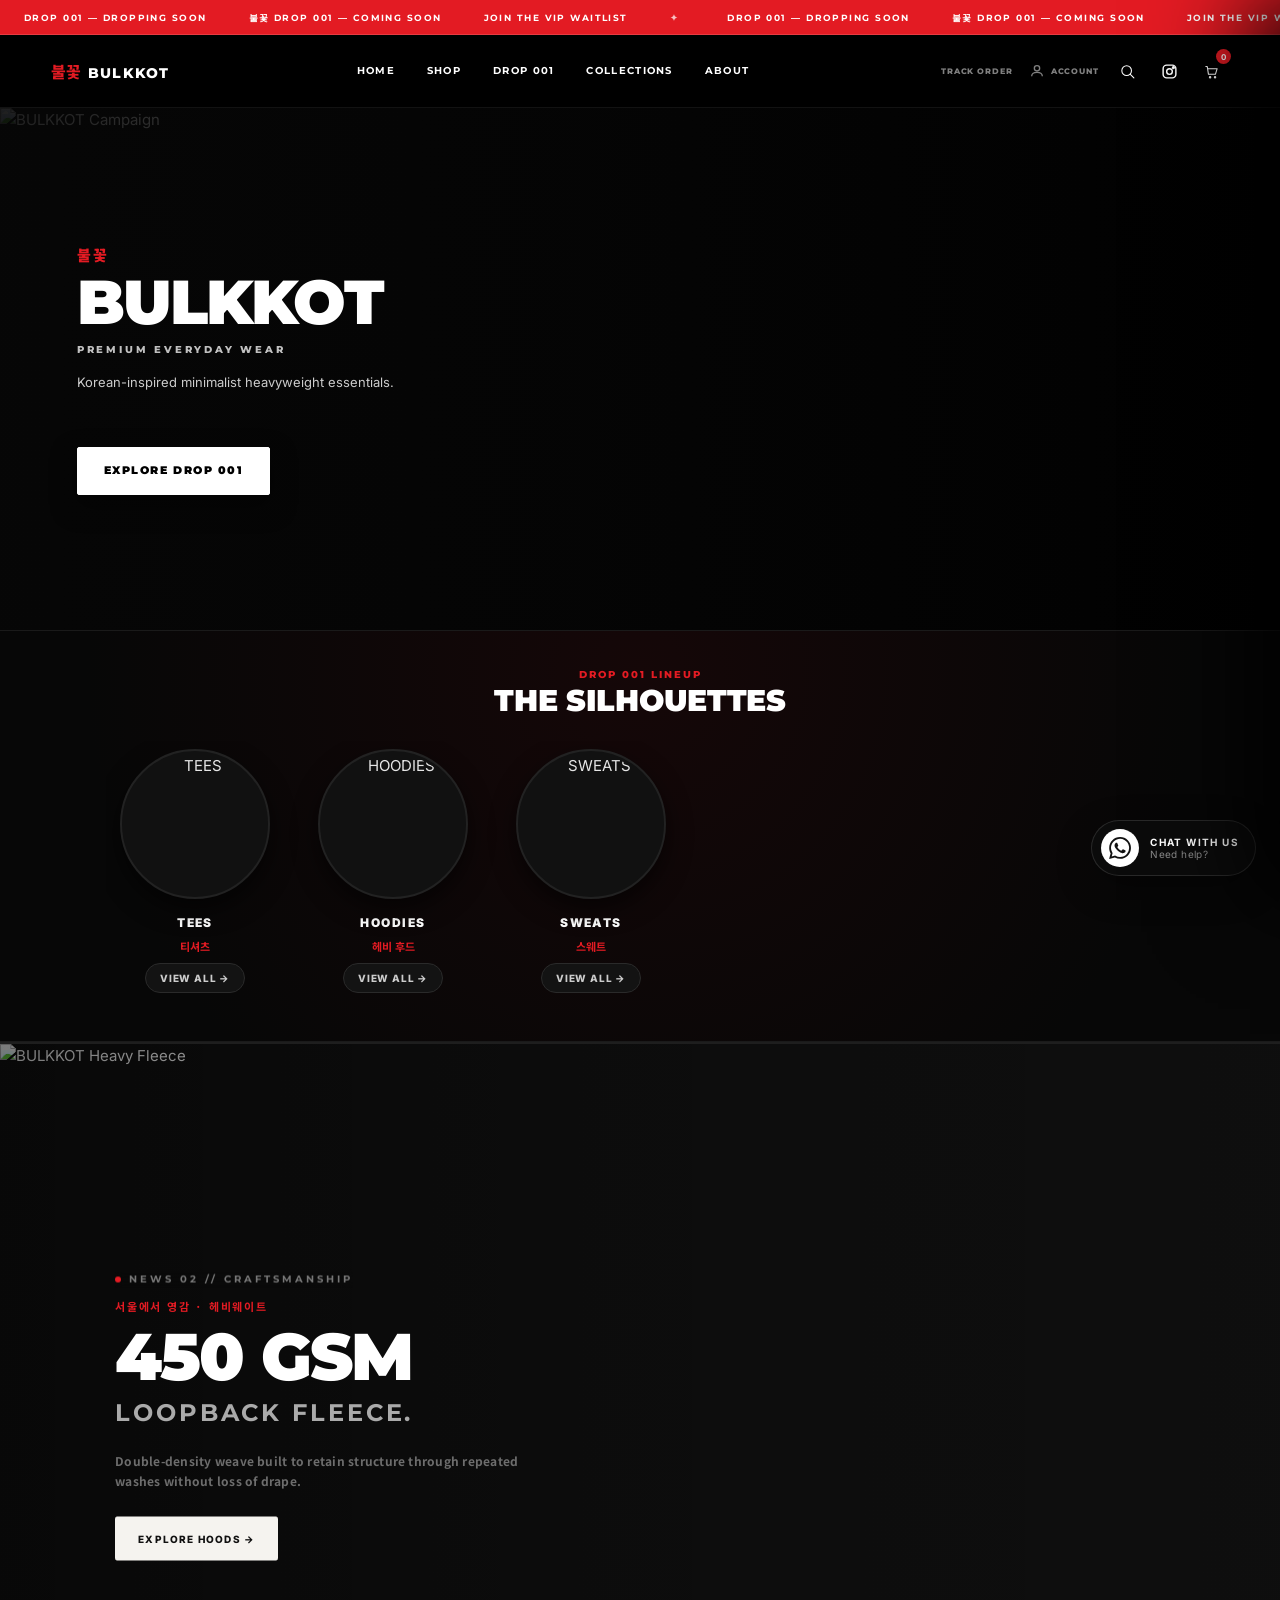
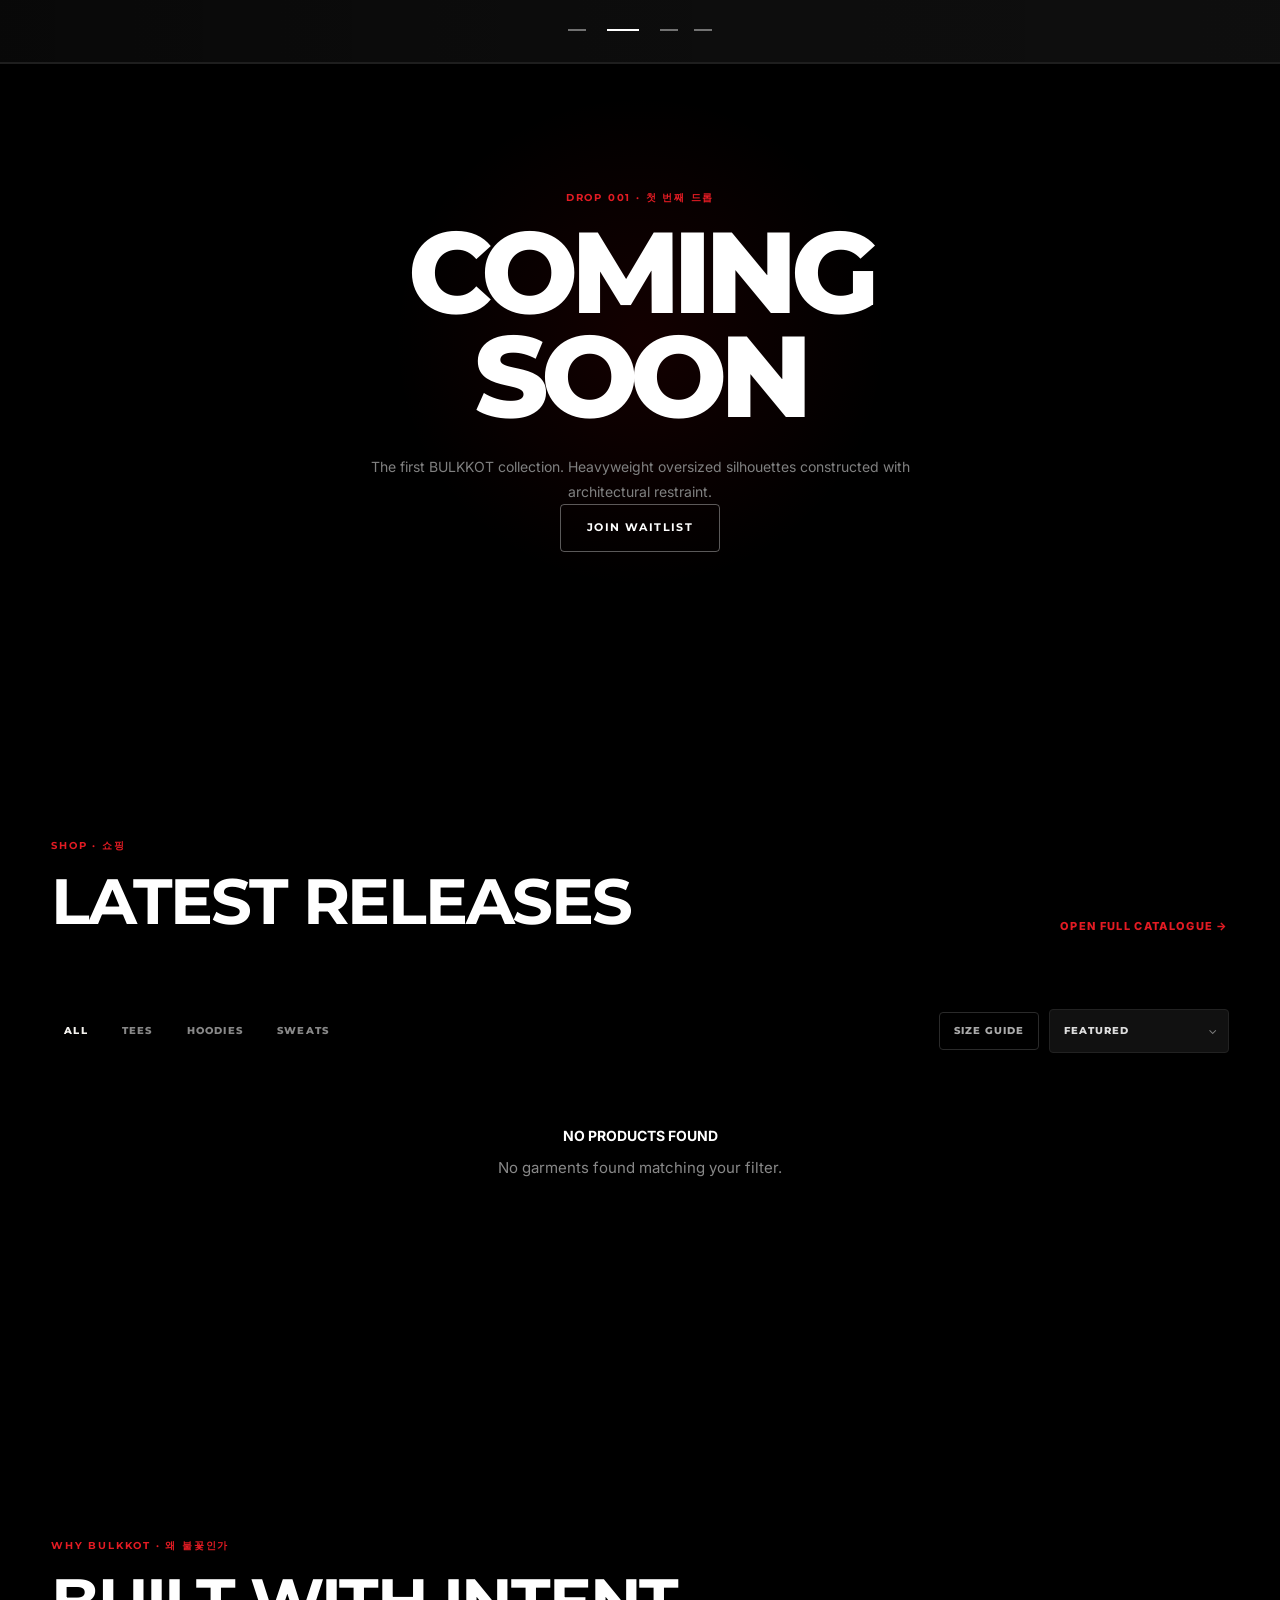
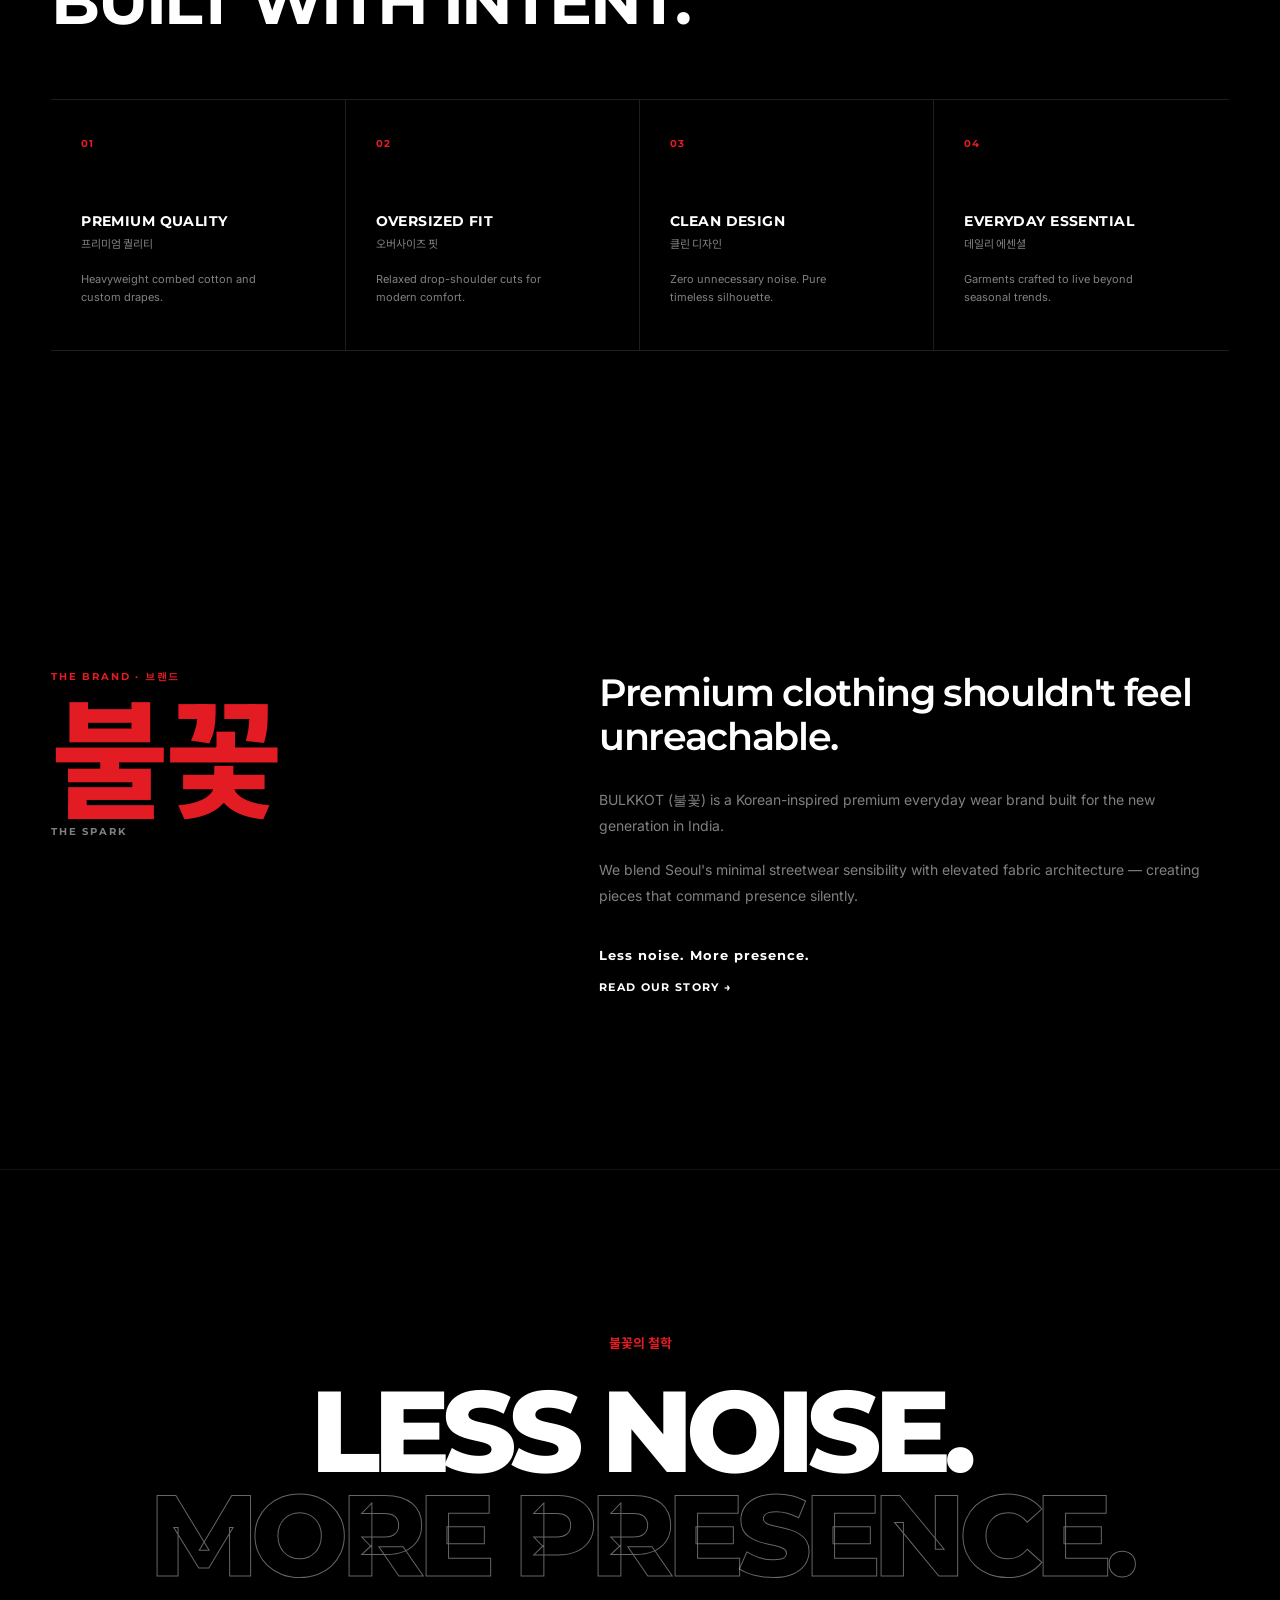
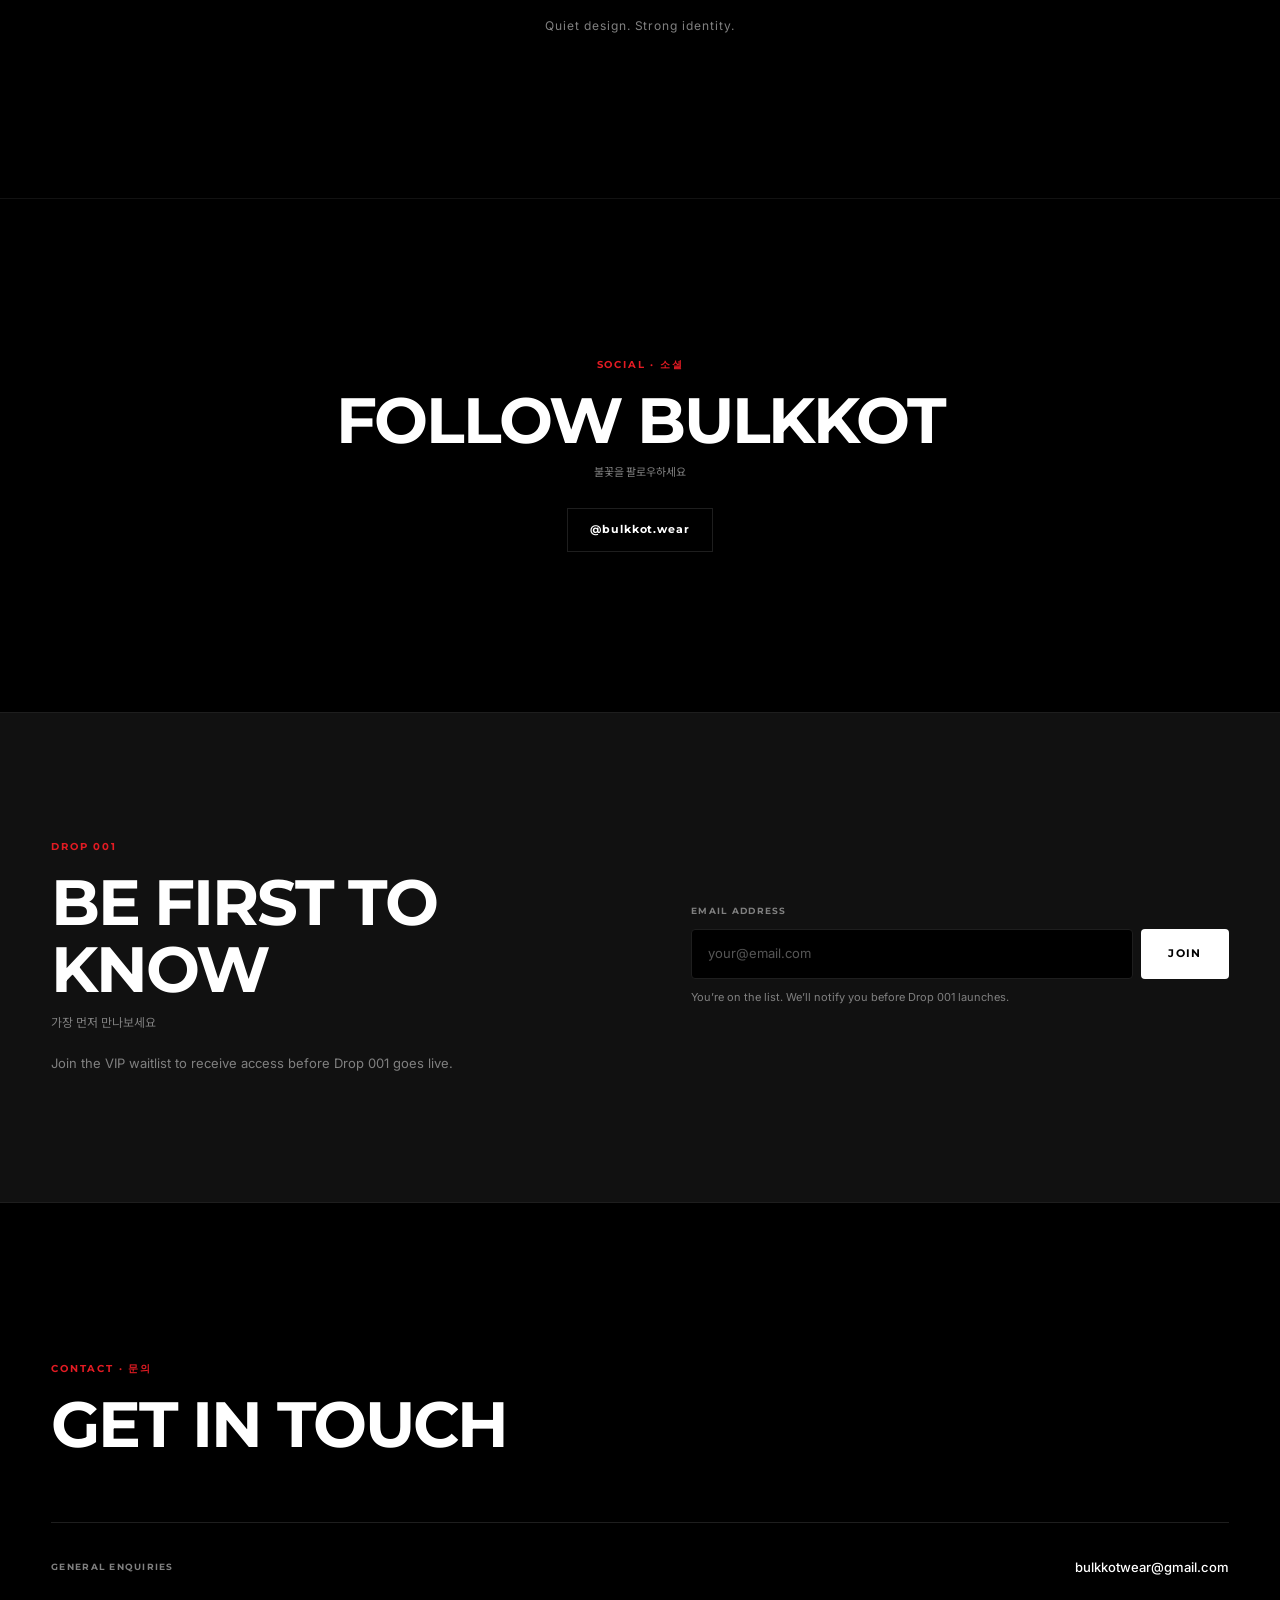
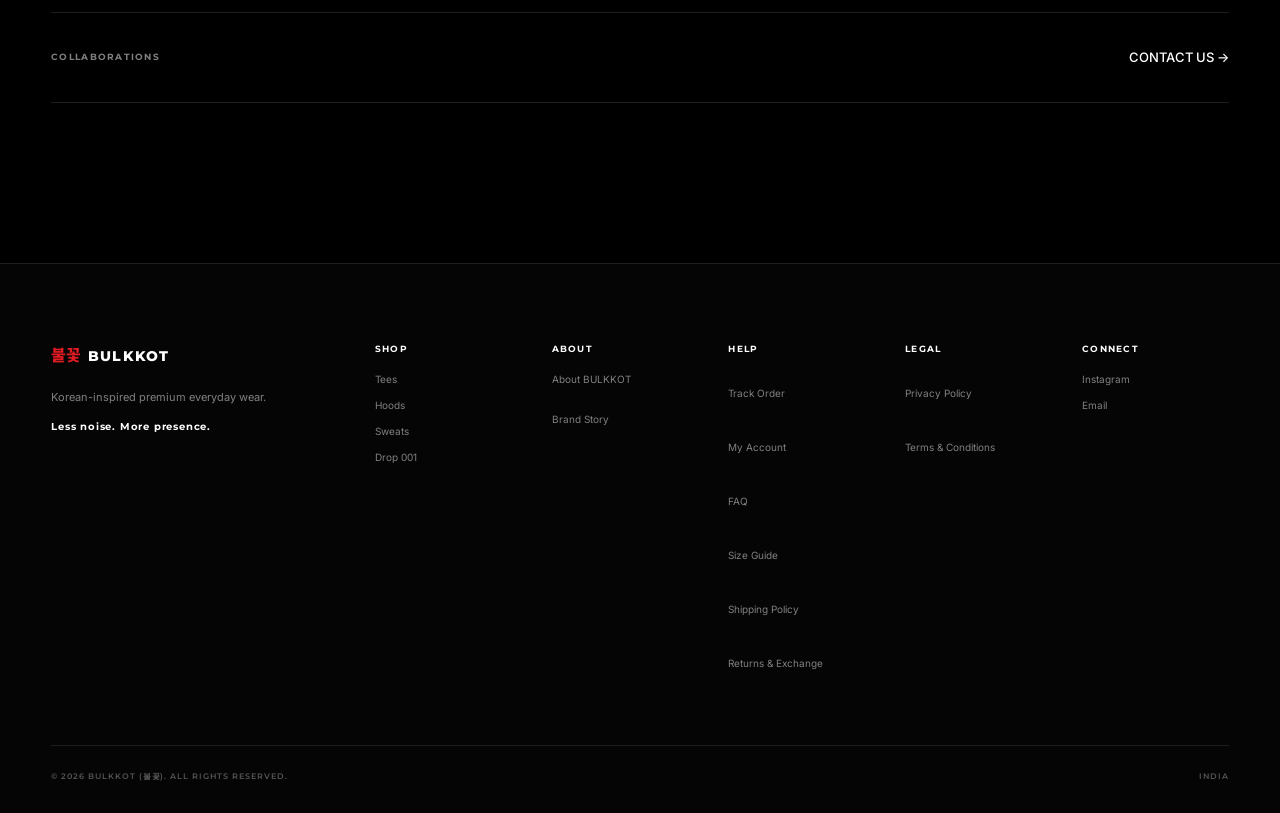
==== index.html @ c8d732d6 "Refresh storefront footer controls cache" ====
<!DOCTYPE html>
<html lang="en">
<head>
  <meta charset="UTF-8">
  <meta name="viewport" content="width=device-width, initial-scale=1.0, viewport-fit=cover">
  <meta name="description" content="BULKKOT (불꽃) — Korean-inspired premium everyday wear. Drop 001 coming soon.">
  <meta name="theme-color" content="#000000">

  <title>BULKKOT (불꽃) — Premium Everyday Wear</title>

  <link rel="icon" href="https://raw.githubusercontent.com/Bulkkotwear/bulkkot/main/logo.png">

  <!-- Google Fonts -->
  <link rel="preconnect" href="https://fonts.googleapis.com">
  <link rel="preconnect" href="https://fonts.gstatic.com" crossorigin>
  <link href="https://fonts.googleapis.com/css2?family=Inter:wght@400;500;600;700;800;900&family=Montserrat:wght@500;600;700;800&family=Noto+Sans+KR:wght@400;500;700;900&display=swap" rel="stylesheet">

  <!-- Core Styles -->
  <link rel="stylesheet" href="css/global.css">
  <link rel="stylesheet" href="css/components.css?v=20261013-slider-scrollfix3">

  <!-- Supabase CDN -->
  <script src="https://cdn.jsdelivr.net/npm/@supabase/supabase-js@2"></script>

  <style>
    /* Inline Essential Polish for Circles & Clean Mobile Alignment */
    .circle-collections-section {
      padding: 38px 0 34px !important;
      background: radial-gradient(circle at 50% 10%, #150708 0%, #070707 75%);
      border-top: 1px solid #1a1a1a;
      border-bottom: 1px solid #1a1a1a;
    }

    .circle-collections-inner {
      max-width: 1100px;
      margin: 0 auto;
      padding: 0 16px;
      text-align: center;
    }

    .circle-collections-head {
      margin-bottom: 24px;
    }

    .circle-collections-head .eyebrow {
      color: var(--bk-red, #e31b23);
      font-size: 10px;
      letter-spacing: 0.2em;
      font-weight: 800;
      margin-bottom: 4px;
      text-transform: uppercase;
    }

    .circle-collections-head h2 {
      font-size: clamp(20px, 3.5vw, 30px);
      font-weight: 900;
      letter-spacing: -0.01em;
      margin: 0;
      color: #fff;
    }

    .circle-items-row.is-loading { visibility: hidden; }
    .circle-items-row.is-ready { visibility: visible; }

    .circle-items-row {
      display: flex;
      justify-content: flex-start;
      align-items: stretch;
      gap: 28px;
      margin-top: 10px;
      overflow-x: auto;
      overflow-y: hidden;
      padding: 8px 4px 14px;
      scroll-snap-type: x mandatory;
      overscroll-behavior-x: contain;
      -webkit-overflow-scrolling: touch;
      scrollbar-width: thin;
      scrollbar-color: #383838 transparent;
    }
    .circle-items-row::-webkit-scrollbar { height: 4px; }
    .circle-items-row::-webkit-scrollbar-thumb { background: #383838; border-radius: 999px; }
    .circle-items-row .collection-circle-card { flex: 0 0 170px; scroll-snap-align: start; }

    .collection-circle-card {
      display: flex;
      flex-direction: column;
      align-items: center;
      text-decoration: none;
      group: focus;
      width: 170px;
      transition: transform 0.25s ease;
    }

    .collection-circle-card:hover {
      transform: translateY(-4px);
    }

    .circle-frame {
      width: 150px;
      height: 150px;
      border-radius: 50%;
      overflow: hidden;
      border: 2px solid #222;
      background: #111;
      padding: 3px;
      position: relative;
      box-shadow: 0 10px 25px rgba(0,0,0,0.6);
      transition: all 0.25s ease;
    }

    .circle-frame img {
      width: 100%;
      height: 100%;
      object-fit: cover;
      border-radius: 50%;
      display: block;
      transition: transform 0.4s ease, filter 0.3s ease;
      filter: brightness(0.9);
    }

    .collection-circle-card:hover .circle-frame {
      border-color: var(--bk-red, #e31b23);
      box-shadow: 0 0 20px rgba(227, 27, 35, 0.35);
    }

    .collection-circle-card:hover .circle-frame img {
      transform: scale(1.08);
      filter: brightness(1.05);
    }

    .circle-meta {
      margin-top: 14px;
      display: flex;
      flex-direction: column;
      align-items: center;
      gap: 6px;
      width: 100%;
    }

    .circle-label {
      font-size: 12px;
      font-weight: 900;
      color: #fff;
      letter-spacing: 0.12em;
      text-transform: uppercase;
    }

    .circle-korean {
      font-size: 11px;
      font-weight: 700;
      color: var(--bk-red, #e31b23);
      font-family: 'Noto Sans KR', sans-serif;
    }

    .circle-action-btn {
      background: #131313;
      border: 1px solid #2a2a2a;
      color: #ccc;
      font-size: 10px;
      font-weight: 800;
      letter-spacing: 0.08em;
      padding: 6px 14px;
      border-radius: 999px;
      transition: all 0.2s;
      margin-top: 2px;
    }

    .collection-circle-card:hover .circle-action-btn {
      background: #fff;
      color: #000;
      border-color: #fff;
    }

    @media (max-width: 768px) {
      .circle-collections-section {
        padding: 26px 0 22px !important;
      }

      .circle-items-row {
        gap: 14px !important;
        justify-content: flex-start !important;
        margin-left: -2px;
        margin-right: -2px;
        padding: 6px 2px 12px;
      }

      .circle-items-row .collection-circle-card,
      .collection-circle-card {
        width: 105px !important;
        flex: 0 0 105px !important;
      }

      .circle-frame {
        width: 88px !important;
        height: 88px !important;
        padding: 2px !important;
      }

      .circle-label {
        font-size: 10px !important;
        letter-spacing: 0.06em !important;
      }

      .circle-korean {
        font-size: 9px !important;
      }

      .circle-action-btn {
        font-size: 8px !important;
        padding: 4px 8px !important;
      }
    }

  </style>

  <!-- ACCOUNT MODAL VISUAL THEME ONLY -->
  <style>
    /* These rules only change the appearance of the existing My Profile modal. */
    .account-modal .account-panel {
      width: min(92vw, 540px) !important;
      max-height: 88vh !important;
      overflow-y: auto !important;
      background: #090909 !important;
      border: 1px solid #242424 !important;
      border-radius: 16px !important;
      box-shadow: 0 28px 90px rgba(0,0,0,.72) !important;
      padding: 0 !important;
    }

    .account-modal .account-backdrop {
      background: rgba(0,0,0,.78) !important;
      backdrop-filter: blur(7px);
      -webkit-backdrop-filter: blur(7px);
    }

    .account-modal .account-user-view {
      padding: 28px !important;
    }

    .account-modal .account-close {
      top: 16px !important;
      right: 16px !important;
      width: 34px !important;
      height: 34px !important;
      border: 1px solid #2b2b2b !important;
      border-radius: 50% !important;
      background: #111 !important;
      color: #aaa !important;
      z-index: 5;
      transition: .2s ease;
    }

    .account-modal .account-close:hover {
      color: #fff !important;
      border-color: #555 !important;
      background: #181818 !important;
    }

    .account-modal .account-header {
      padding: 2px 44px 22px 2px !important;
      margin-bottom: 22px !important;
      border-bottom: 1px solid #202020 !important;
    }

    .account-modal .account-header .eyebrow {
      color: #e31b23 !important;
      letter-spacing: .18em !important;
      font-size: 9px !important;
    }

    .account-modal .account-header h2 {
      font-family: 'Montserrat', 'Inter', sans-serif !important;
      font-size: 25px !important;
      font-weight: 800 !important;
      letter-spacing: -.03em !important;
      color: #fff !important;
    }

    .account-modal .account-header p[data-account-user-email] {
      color: #777 !important;
      margin-top: 6px !important;
    }

    .account-modal .account-section {
      background: #0d0d0d !important;
      border: 1px solid #1d1d1d !important;
      border-radius: 12px !important;
      padding: 20px !important;
      margin-bottom: 14px !important;
    }

    .account-modal .account-section-head {
      padding-bottom: 13px !important;
      border-bottom: 1px solid #1d1d1d !important;
    }

    .account-modal .account-section-head .eyebrow {
      color: #666 !important;
      letter-spacing: .16em !important;
    }

    .account-modal .account-section-head h3 {
      color: #f4f4f4 !important;
      font-family: 'Montserrat', 'Inter', sans-serif !important;
      font-weight: 800 !important;
      letter-spacing: -.01em !important;
    }

    .account-modal .account-profile-form {
      padding-top: 3px;
    }

    .account-modal .account-profile-form .bk-input,
    .account-modal .account-profile-form textarea.bk-input {
      width: 100% !important;
      box-sizing: border-box !important;
      background: #111 !important;
      border: 1px solid #252525 !important;
      border-radius: 8px !important;
      color: #f2f2f2 !important;
      outline: none !important;
      transition: border-color .2s ease, background .2s ease, box-shadow .2s ease !important;
    }

    .account-modal .account-profile-form .bk-input::placeholder {
      color: #555 !important;
    }

    .account-modal .account-profile-form .bk-input:focus {
      background: #141414 !important;
      border-color: #555 !important;
      box-shadow: 0 0 0 2px rgba(227,27,35,.08) !important;
    }

    .account-modal .account-profile-form .bk-input-group {
      margin-bottom: 10px !important;
    }

    .account-modal .account-profile-form > div[style*="grid-template-columns"] {
      margin-top: 0 !important;
    }

    .account-modal .account-profile-form > div[style*="grid-template-columns"] .bk-input {
      min-width: 0 !important;
    }

    .account-modal .account-profile-form .bk-btn-primary {
      min-height: 48px !important;
      border: 1px solid #e31b23 !important;
      border-radius: 8px !important;
      background: #e31b23 !important;
      color: #fff !important;
      font-family: 'Montserrat', 'Inter', sans-serif !important;
      font-size: 11px !important;
      font-weight: 800 !important;
      letter-spacing: .1em !important;
      transition: .2s ease !important;
    }

    .account-modal .account-profile-form .bk-btn-primary:hover {
      background: #ff2a32 !important;
      border-color: #ff2a32 !important;
      transform: translateY(-1px);
    }

    .account-modal .account-orders {
      padding-top: 3px;
    }

    .account-modal .account-orders > * {
      border-color: #242424 !important;
    }

    .account-modal .account-orders-loading {
      padding: 18px 4px !important;
      color: #666 !important;
      text-align: center !important;
    }

    .account-modal .account-signout {
      height: 46px !important;
      padding: 0 14px !important;
      margin-top: 18px !important;
      border: 1px solid #292929 !important;
      border-radius: 8px !important;
      background: transparent !important;
      color: #777 !important;
      letter-spacing: .12em !important;
      transition: .2s ease !important;
    }

    .account-modal .account-signout:hover {
      color: #fff !important;
      border-color: #e31b23 !important;
      background: rgba(227,27,35,.06) !important;
    }

    @media (max-width: 600px) {
      .account-modal .account-panel {
        width: calc(100vw - 24px) !important;
        max-height: 90vh !important;
        border-radius: 14px !important;
      }

      .account-modal .account-user-view {
        padding: 20px 14px !important;
      }

      .account-modal .account-header {
        padding: 4px 42px 18px 2px !important;
      }

      .account-modal .account-header h2 {
        font-size: 22px !important;
      }

      .account-modal .account-section {
        padding: 15px !important;
        border-radius: 10px !important;
      }

      .account-modal .account-profile-form > div[style*="grid-template-columns"] {
        grid-template-columns: 1fr 1fr 1fr !important;
        gap: 6px !important;
      }

      .account-modal .account-profile-form > div[style*="grid-template-columns"] .bk-input {
        padding-left: 10px !important;
        padding-right: 8px !important;
        font-size: 12px !important;
      }
    }
  </style>
</head>

<body>

  <!-- ANNOUNCEMENT TICKER -->
  <div class="announcement-bar" aria-label="Announcement">
    <div class="announcement-track">
      <div class="announcement-content">
        <span data-cms-key="announcement_1">DROP 001 — DROPPING SOON</span>
        <span data-cms-key="announcement_2">불꽃 DROP 001 — COMING SOON</span>
        <span data-cms-key="announcement_3">JOIN THE VIP WAITLIST</span>
      </div>
      <div class="announcement-content" aria-hidden="true">
        <span data-cms-key="announcement_1">DROP 001 — DROPPING SOON</span>
        <span data-cms-key="announcement_2">불꽃 DROP 001 — COMING SOON</span>
        <span data-cms-key="announcement_3">JOIN THE VIP WAITLIST</span>
      </div>
    </div>
  </div>

  <!-- HEADER -->
  <header class="site-header" style="position: relative;">
    <div class="header-inner">
      <button class="header-menu" type="button" aria-label="Open menu" aria-controls="mobile-drawer" data-open-drawer>
        <span></span>
        <span></span>
      </button>

      <a href="#top" class="brand" aria-label="BULKKOT home">
        <img src="https://raw.githubusercontent.com/Bulkkotwear/bulkkot/main/logo.png" alt="BULKKOT logo" class="brand-logo" onerror="this.style.display='none'">
        <span class="brand-name">
          <span class="brand-korean" data-cms-key="footer_brand_korean">불꽃</span>
          <span class="brand-english" data-cms-key="footer_brand_name">BULKKOT</span>
        </span>
      </a>

      <nav class="desktop-navigation" aria-label="Primary navigation">
        <a href="#top">HOME</a>
        <a href="shop.html">SHOP</a>
        <a href="#drop-001">DROP 001</a>
        <a href="#collections">COLLECTIONS</a>
        <a href="#about">ABOUT</a>
      </nav>

      <div class="header-actions">
        <button type="button" class="header-track-order" data-open-track-order aria-label="Track your order">TRACK ORDER</button>

        <button type="button" class="header-account" data-open-account aria-label="Open account" style="display:inline-flex; align-items:center; gap:6px;">
          <svg viewBox="0 0 24 24" width="16" height="16" fill="none" stroke="currentColor" stroke-width="2" aria-hidden="true">
            <circle cx="12" cy="8" r="4"/>
            <path d="M4 20c0-4 4-6 8-6s8 2 8 6"/>
          </svg>
          <span data-account-label>ACCOUNT</span>
        </button>

        <button type="button" class="header-action" aria-label="Search" id="headerSearchToggle">
          <svg viewBox="0 0 24 24" aria-hidden="true"><circle cx="10.8" cy="10.8" r="6.8"/><path d="M16 16L21 21"/></svg>
        </button>

        <a href="https://www.instagram.com/bulkkot.wear/" data-cms-href="instagram" target="_blank" rel="noopener noreferrer" class="header-action instagram-action" aria-label="BULKKOT Instagram">
          <svg viewBox="0 0 24 24" aria-hidden="true"><rect x="3" y="3" width="18" height="18" rx="5" fill="none" stroke="currentColor" stroke-width="2"/><path d="M12 8a4 4 0 1 0 0 8 4 4 0 0 0 0-8z" fill="none" stroke="currentColor" stroke-width="2"/><circle cx="17.5" cy="6.5" r="1.5" fill="currentColor"/></svg>
        </a>

        <button type="button" class="header-action cart-action" aria-label="Open cart" data-open-cart>
          <svg viewBox="0 0 24 24" aria-hidden="true"><path d="M4 5h2l1.7 11h9.8L20 8H7"/><circle cx="10" cy="20" r="1"/><circle cx="17" cy="20" r="1"/></svg>
          <span class="cart-count" data-cart-count hidden>0</span>
        </button>
      </div>
    </div>

    <div class="header-search-bar" id="headerSearchBar">
      <div class="header-search-input-wrap">
        <svg viewBox="0 0 24 24" width="18" height="18" fill="none" stroke="#777" stroke-width="2"><circle cx="10.8" cy="10.8" r="6.8"/><path d="M16 16L21 21"/></svg>
        <input type="text" id="liveSearchInput" placeholder="SEARCH HEAVYWEIGHT TEES, HOODIES, SILHOUETTES..." autocomplete="off">
        <button type="button" class="header-search-close" id="headerSearchClose" aria-label="Close search">×</button>
      </div>
      <div class="search-trending-tags">
        <span>TRENDING:</span>
        <button type="button" class="search-tag-btn" data-search-tag="OVERSIZED">OVERSIZED</button>
        <button type="button" class="search-tag-btn" data-search-tag="HEAVYWEIGHT">HEAVYWEIGHT</button>
        <button type="button" class="search-tag-btn" data-search-tag="TEE">TEES</button>
        <button type="button" class="search-tag-btn" data-search-tag="HOOD">HOODIES</button>
      </div>
    </div>
  </header>

  <!-- MOBILE DRAWER BACKDROP & PANEL -->
  <div class="drawer-overlay" data-mobile-overlay></div>

  <aside class="mobile-drawer" id="mobile-drawer" data-mobile-drawer aria-hidden="true">
    <div class="mobile-drawer__header">
      <a href="#top" class="brand">
        <span class="brand-name">
          <span class="brand-korean">불꽃</span>
          <span class="brand-english">BULKKOT</span>
        </span>
      </a>
      <button type="button" class="drawer-close" aria-label="Close menu" data-close-drawer>×</button>
    </div>

    <nav class="mobile-navigation" aria-label="Mobile navigation">
      <a href="#top" data-close-drawer><span>HOME</span><small>홈</small></a>
      <a href="shop.html" data-close-drawer><span>SHOP</span><small>쇼핑</small></a>
      <a href="#drop-001" data-close-drawer><span>DROP 001</span><small>첫 번째 드롭</small></a>
      <a href="#collections" data-close-drawer><span>COLLECTIONS</span><small>컬렉션</small></a>
      <a href="#about" data-close-drawer><span>ABOUT</span><small>브랜드 소개</small></a>
      <button type="button" class="mobile-nav-track" data-size-guide-open data-close-drawer><span>SIZE GUIDE</span><small>사이즈 가이드</small></button>
      <button type="button" class="mobile-nav-track" data-open-track-order data-close-drawer><span>TRACK ORDER</span><small>주문 배송 조회</small></button>
      <button type="button" class="mobile-nav-track" data-open-account data-close-drawer><span>ACCOUNT</span><small>계정 및 로그인</small></button>
      <a href="#contact" data-close-drawer><span>CONTACT</span><small>문의</small></a>
    </nav>

    <div class="mobile-drawer__footer">
      <a href="https://www.instagram.com/bulkkot.wear/" data-cms-href="instagram" target="_blank" rel="noopener noreferrer">@bulkkot.wear</a>
      <a href="mailto:bulkkotwear@gmail.com">bulkkotwear@gmail.com</a>
    </div>
  </aside>

  <main id="top">

<section class="hero" data-cms-section="hero">
      <div class="hero-media">
        <img src="https://raw.githubusercontent.com/Bulkkotwear/bulkkot/main/13575.png" alt="BULKKOT Campaign" class="hero-image" data-cms-key="hero_image">
      </div>
      <div class="hero-overlay"></div>

      <div class="hero-content">
        <p class="hero-korean" data-cms-key="hero_korean">불꽃</p>
        <h1 data-cms-key="hero_title">BULKKOT</h1>
        <p class="hero-label" data-cms-key="hero_label">PREMIUM EVERYDAY WEAR</p>
        <p class="hero-description" data-cms-key="hero_subtitle">Korean-inspired minimalist heavyweight essentials.</p>
        <a href="#drop-001" class="button button--primary" data-cms-key="hero_button_text" data-cms-href="hero_button_url">EXPLORE DROP 001</a>
      </div>
    </section>

<section class="circle-collections-section" id="collections" data-cms-section="collections">
      <div class="circle-collections-inner">
        <div class="circle-collections-head">
          <p class="eyebrow" data-cms-key="collections_eyebrow">DROP 001 LINEUP</p>
          <h2 data-cms-key="collections_title">THE SILHOUETTES</h2>
        </div>

        <div class="circle-items-row is-loading" id="homeCategoryCarousel" aria-label="Shop categories"></div>
      </div>
    </section>

<section class="editorial-section" aria-label="Latest News & Editorial" data-cms-section="editorial">
      <div class="editorial-carousel" data-carousel id="editorialCarousel">
        <div class="editorial-track" data-carousel-track>

          <article class="editorial-slide is-active" data-slide="0">
            <img src="https://raw.githubusercontent.com/Bulkkotwear/bulkkot/main/13575.png" alt="BULKKOT Drop 001 Editorial" loading="lazy">
            <div class="editorial-slide__overlay"></div>
            <div class="editorial-slide__content">
              <span class="slide-badge">NEWS 01 // DROP 001</span>
              <p class="slide-korean">불꽃 · 001</p>
              <h2>LESS NOISE.</h2>
              <span class="slide-sub">MORE PRESENCE.</span>
              <p class="slide-desc">Architectural drop shoulders with pure matte combed yarn. Engineered for elevated movement.</p>
              <a href="#drop-001" class="slide-cta">DISCOVER DROP 001 →</a>
            </div>
          </article>

          <article class="editorial-slide" data-slide="1">
            <img src="https://raw.githubusercontent.com/Bulkkotwear/bulkkot/main/13579.png" alt="BULKKOT Heavy Fleece" loading="lazy">
            <div class="editorial-slide__overlay"></div>
            <div class="editorial-slide__content">
              <span class="slide-badge">NEWS 02 // CRAFTSMANSHIP</span>
              <p class="slide-korean">서울에서 영감 · 헤비웨이트</p>
              <h2>450 GSM</h2>
              <span class="slide-sub">LOOPBACK FLEECE.</span>
              <p class="slide-desc">Double-density weave built to retain structure through repeated washes without loss of drape.</p>
              <a href="shop.html?category=hoods" class="slide-cta">EXPLORE HOODS →</a>
            </div>
          </article>

          <article class="editorial-slide" data-slide="2">
            <img src="https://raw.githubusercontent.com/Bulkkotwear/bulkkot/main/13577.png" alt="BULKKOT Silhouette" loading="lazy">
            <div class="editorial-slide__overlay"></div>
            <div class="editorial-slide__content">
              <span class="slide-badge">NEWS 03 // SILHOUETTES</span>
              <p class="slide-korean">디자인 미학 · SEOUL TO WORLD</p>
              <h2>QUIETLY</h2>
              <span class="slide-sub">DISTINCT.</span>
              <p class="slide-desc">No loud exterior billboards. The garment commands attention through silhouette and proportion.</p>
              <a href="shop.html?category=sweats" class="slide-cta">EXPLORE SWEATS →</a>
            </div>
          </article>

          <article class="editorial-slide" data-slide="3">
            <img src="https://raw.githubusercontent.com/Bulkkotwear/bulkkot/main/13581.png" alt="BULKKOT Limited Tees" loading="lazy">
            <div class="editorial-slide__overlay"></div>
            <div class="editorial-slide__content">
              <span class="slide-badge">NEWS 04 // LIMITED SUPPLY</span>
              <p class="slide-korean">한정판 수량 · 150 PCS</p>
              <h2>STRICTLY 150</h2>
              <span class="slide-sub">PIECES PER CUT.</span>
              <p class="slide-desc">Zero mass-production restocking. Every unit serialized and dispatched in custom matte black boxing.</p>
              <a href="shop.html?category=tees" class="slide-cta">EXPLORE TEES →</a>
            </div>
          </article>

        </div>

        <div class="carousel-indicators" role="tablist" aria-label="Slider Indicators">
          <button type="button" class="carousel-indicator is-active" data-slide-indicator="0" aria-label="Slide 1"><span class="indicator-bar"></span></button>
          <button type="button" class="carousel-indicator" data-slide-indicator="1" aria-label="Slide 2"><span class="indicator-bar"></span></button>
          <button type="button" class="carousel-indicator" data-slide-indicator="2" aria-label="Slide 3"><span class="indicator-bar"></span></button>
          <button type="button" class="carousel-indicator" data-slide-indicator="3" aria-label="Slide 4"><span class="indicator-bar"></span></button>
        </div>
      </div>
    </section>

<section class="drop-section" id="drop-001" data-cms-section="drop">
      <div class="drop-content">
        <p class="eyebrow" data-cms-key="drop_eyebrow">DROP 001 · 첫 번째 드롭</p>
        <h2 data-cms-key="drop_title">COMING SOON</h2>
        <p data-cms-key="drop_description">The first BULKKOT collection. Heavyweight oversized silhouettes constructed with architectural restraint.</p>
        <a href="#waitlist" class="button button--outline" data-cms-key="drop_button_text" data-cms-href="drop_button_url">JOIN WAITLIST</a>
      </div>
    </section>

<section class="shop-section" id="shop" data-cms-latest-release data-cms-section="latest_release">
      <div class="section-heading section-heading--split">
        <div>
          <p class="eyebrow" data-cms-key="latest_release_eyebrow">SHOP · 쇼핑</p>
          <h2 id="homeProductsHeading" data-cms-key="latest_release_title">LATEST RELEASES</h2>
        </div>
        <a href="shop.html" class="section-status" data-cms-key="latest_release_link_text" data-cms-href="latest_release_link_url" style="color:var(--bk-red); text-decoration:none; font-weight:800;">OPEN FULL CATALOGUE →</a>
      </div>

      <div class="shop-toolbar">
        <div class="shop-filters" role="group" aria-label="Product categories">
          <button type="button" class="shop-filter is-active" data-shop-category="all">ALL</button>
          <button type="button" class="shop-filter" data-shop-category="tees">TEES</button>
          <button type="button" class="shop-filter" data-shop-category="hoods">HOODS</button>
          <button type="button" class="shop-filter" data-shop-category="sweats">SWEATS</button>
        </div>

        <div class="shop-toolbar__actions">
          <button type="button" class="size-guide-trigger" data-size-guide-open>SIZE GUIDE</button>

          <label class="shop-sort">
            <span class="sr-only">Sort products</span>
            <select id="shop-sort" aria-label="Sort products">
              <option value="featured">FEATURED</option>
              <option value="newest">NEWEST</option>
              <option value="price-low">PRICE: LOW TO HIGH</option>
              <option value="price-high">PRICE: HIGH TO LOW</option>
            </select>
          </label>
        </div>
      </div>

      <div class="product-grid" id="products-grid" aria-live="polite">
        <p class="catalog-message">Loading catalog...</p>
      </div>
    </section>

<section class="values-section" data-cms-section="why_bulkkot">
      <div class="section-heading">
        <p class="eyebrow" data-cms-key="why_eyebrow">WHY BULKKOT · 왜 불꽃인가</p>
        <h2 data-cms-key="why_title">BUILT WITH INTENT.</h2>
      </div>

      <div class="values-grid">
        <article class="value-block">
          <span>01</span>
          <h3 data-cms-key="why_1_title">PREMIUM QUALITY</h3>
          <p data-cms-key="why_1_korean">프리미엄 퀄리티</p>
          <small data-cms-key="why_1_description">Heavyweight combed cotton and custom drapes.</small>
        </article>

        <article class="value-block">
          <span>02</span>
          <h3 data-cms-key="why_2_title">OVERSIZED FIT</h3>
          <p data-cms-key="why_2_korean">오버사이즈 핏</p>
          <small data-cms-key="why_2_description">Relaxed drop-shoulder cuts for modern comfort.</small>
        </article>

        <article class="value-block">
          <span>03</span>
          <h3 data-cms-key="why_3_title">CLEAN DESIGN</h3>
          <p data-cms-key="why_3_korean">클린 디자인</p>
          <small data-cms-key="why_3_description">Zero unnecessary noise. Pure timeless silhouette.</small>
        </article>

        <article class="value-block">
          <span>04</span>
          <h3 data-cms-key="why_4_title">EVERYDAY ESSENTIAL</h3>
          <p data-cms-key="why_4_korean">데일리 에센셜</p>
          <small data-cms-key="why_4_description">Garments crafted to live beyond seasonal trends.</small>
        </article>
      </div>
    </section>

<section class="about-section" id="about" data-cms-section="about">
      <div class="about-grid">
        <div class="about-intro">
          <p class="eyebrow" data-cms-key="about_eyebrow">THE BRAND · 브랜드</p>
          <h2 data-cms-key="about_title">불꽃</h2>
          <span data-cms-key="about_subtitle">THE SPARK</span>
        </div>

        <div class="about-copy">
          <p class="about-lead" data-cms-key="about_text">Premium clothing shouldn't feel unreachable.</p>
          <p data-cms-key="about_paragraph_1">BULKKOT (불꽃) is a Korean-inspired premium everyday wear brand built for the new generation in India.</p>
          <p data-cms-key="about_paragraph_2">We blend Seoul's minimal streetwear sensibility with elevated fabric architecture — creating pieces that command presence silently.</p>
          <p class="about-signature" data-cms-key="about_signature">Less noise. More presence.</p>
          <button type="button" class="text-button" data-open-about data-cms-key="story_button_text">READ OUR STORY →</button>
        </div>
      </div>
    </section>

<section class="philosophy-section" data-cms-section="philosophy">
      <p class="philosophy-korean" data-cms-key="philosophy_korean">불꽃의 철학</p>
      <h2 data-cms-key="philosophy_title">LESS NOISE.</h2>
      <h3 data-cms-key="philosophy_subtitle">MORE PRESENCE.</h3>
      <p data-cms-key="philosophy_description">Quiet design. Strong identity.</p>
    </section>

<section class="instagram-section" data-cms-section="instagram">
      <div class="section-heading section-heading--center">
        <p class="eyebrow" data-cms-key="instagram_eyebrow">SOCIAL · 소셜</p>
        <h2 data-cms-key="instagram_title">FOLLOW BULKKOT</h2>
        <span data-cms-key="instagram_subtitle">불꽃을 팔로우하세요</span>
      </div>

      <a href="https://www.instagram.com/bulkkot.wear/" data-cms-href="instagram" target="_blank" rel="noopener noreferrer" class="instagram-handle" data-cms-key="instagram_handle">@bulkkot.wear</a>
    </section>

<section class="waitlist-section" id="waitlist" data-cms-waitlist data-cms-section="waitlist">
      <div class="waitlist-inner">
        <div class="waitlist-copy">
          <p class="eyebrow" data-cms-key="waitlist_eyebrow">DROP 001</p>
          <h2 data-cms-key="waitlist_title">BE FIRST TO KNOW</h2>
          <span data-cms-key="waitlist_korean">가장 먼저 만나보세요</span>
          <p data-cms-key="waitlist_description">Join the VIP waitlist to receive access before Drop 001 goes live.</p>
        </div>

        <form class="waitlist-form" data-waitlist-form novalidate>
          <label for="waitlist-email" data-cms-key="waitlist_label">EMAIL ADDRESS</label>

          <div class="waitlist-input-row">
            <input id="waitlist-email" name="email" type="email" autocomplete="email" placeholder="your@email.com" data-cms-placeholder="waitlist_placeholder" required>
            <button type="submit" class="button button--primary" data-cms-key="waitlist_button">JOIN</button>
          </div>

          <div class="waitlist-message" data-waitlist-message aria-live="polite" data-cms-key="waitlist_success">You’re on the list. We’ll notify you before Drop 001 launches.</div>
        </form>
      </div>
    </section>

<section class="contact-section" id="contact" data-cms-section="contact">
      <div class="section-heading">
        <p class="eyebrow" data-cms-key="contact_eyebrow">CONTACT · 문의</p>
        <h2 data-cms-key="contact_title">GET IN TOUCH</h2>
      </div>

      <div class="contact-list">
        <a href="mailto:bulkkotwear@gmail.com" class="contact-item">
          <span data-cms-key="contact_general_label">GENERAL ENQUIRIES</span>
          <strong data-cms-key="contact_email">bulkkotwear@gmail.com</strong>
        </a>

        <a href="mailto:bulkkotwear@gmail.com?subject=BULKKOT%20Collaboration" class="contact-item">
          <span data-cms-key="contact_collab_label">COLLABORATIONS</span>
          <strong data-cms-key="contact_collab_text">CONTACT US →</strong>
        </a>
      </div>
    </section>

</main>

  <!-- FOOTER -->
  <footer class="site-footer">
    <div class="footer-brand">
      <a href="#top" class="brand">
        <span class="brand-name">
          <span class="brand-korean">불꽃</span>
          <span class="brand-english">BULKKOT</span>
        </span>
      </a>

      <p data-cms-key="footer_text">Korean-inspired premium everyday wear.</p>
      <p class="footer-tagline" data-cms-key="tagline">Less noise. More presence.</p>
    </div>

    <div class="footer-column">
      <h3 data-cms-key="footer_shop_heading">SHOP</h3>
      <a href="shop.html?category=tees" data-cms-key="footer_shop_tees" data-cms-href="footer_shop_tees_url">Tees</a>
      <a href="shop.html?category=hoods" data-cms-key="footer_shop_hoods" data-cms-href="footer_shop_hoods_url">Hoods</a>
      <a href="shop.html?category=sweats" data-cms-key="footer_shop_sweats" data-cms-href="footer_shop_sweats_url">Sweats</a>
      <a href="#drop-001" data-cms-key="footer_shop_drop" data-cms-href="footer_shop_drop_url">Drop 001</a>
    </div>

    <div class="footer-column">
      <h3 data-cms-key="footer_about_heading">ABOUT</h3>
      <a href="#about" data-cms-key="footer_about_link" data-cms-href="footer_about_url">About BULKKOT</a>
      <button type="button" data-open-about data-cms-key="footer_story_link">Brand Story</button>
    </div>

    <div class="footer-column">
      <h3 data-cms-key="footer_help_heading">HELP</h3>
      <button type="button" data-open-track-order data-cms-key="footer_track_order">Track Order</button>
      <button type="button" data-open-account data-cms-key="footer_account">My Account</button>
      <button type="button" data-open-policy="faq" data-cms-key="footer_faq">FAQ</button>
      <button type="button" data-size-guide-open data-cms-key="footer_size_guide">Size Guide</button>
      <button type="button" data-open-policy="shipping" data-cms-key="footer_shipping">Shipping Policy</button>
      <button type="button" data-open-policy="returns" data-cms-key="footer_returns">Returns & Exchange</button>
    </div>

    <div class="footer-column">
      <h3 data-cms-key="footer_legal_heading">LEGAL</h3>
      <button type="button" data-open-policy="privacy" data-cms-key="footer_privacy">Privacy Policy</button>
      <button type="button" data-open-policy="terms" data-cms-key="footer_terms">Terms & Conditions</button>
    </div>

    <div class="footer-column">
      <h3 data-cms-key="footer_connect_heading">CONNECT</h3>
      <a href="https://www.instagram.com/bulkkot.wear/" data-cms-key="footer_instagram_text" data-cms-href="footer_instagram_url" target="_blank" rel="noopener noreferrer">Instagram</a>
      <a href="mailto:bulkkotwear@gmail.com" data-cms-key="footer_email_text" data-cms-href="footer_email_url">Email</a>
    </div>

    <div class="footer-bottom">
      <span data-cms-key="footer_copyright">© 2026 BULKKOT (불꽃). ALL RIGHTS RESERVED.</span>
      <span data-cms-key="footer_location">INDIA</span>
    </div>
  </footer>

  <!-- WHATSAPP FLOAT BUTTON -->
  <a href="https://wa.me/919876543210" class="whatsapp-float" target="_blank" rel="noopener noreferrer" aria-label="Chat with BULKKOT on WhatsApp">
    <span class="whatsapp-float__icon" aria-hidden="true">
      <svg viewBox="0 0 24 24" fill="none">
        <path d="M20.52 3.48A11.85 11.85 0 0 0 12.08 0C5.53 0 .2 5.32.2 11.88c0 2.1.55 4.15 1.6 5.96L.1 24l6.3-1.65a11.87 11.87 0 0 0 5.67 1.44h.01c6.55 0 11.88-5.33 11.88-11.89 0-3.17-1.23-6.15-3.44-8.42ZM12.08 21.76h-.01a9.85 9.85 0 0 1-5.02-1.37l-.36-.21-3.74.98 1-3.65-.23-.37a9.86 9.86 0 1 1 8.36 4.62Zm5.41-7.39c-.3-.15-1.76-.87-2.03-.97-.27-.1-.47-.15-.67.15-.2.3-.77.97-.94 1.17-.17.2-.35.22-.65.07-.3-.15-1.25-.46-2.38-1.47-.88-.78-1.48-1.75-1.65-2.05-.17-.3-.02-.46.13-.61.13-.13.3-.35.45-.52.15-.17.2-.3.3-.5.1-.2.05-.37-.02-.52-.07-.15-.67-1.61-.92-2.21-.24-.58-.49-.5-.67-.51h-.57c-.2 0-.52.07-.79.37-.27.3-1.04 1.02-1.04 2.48 0 1.46 1.07 2.87 1.22 3.07.15.2 2.1 3.21 5.08 4.5.71.31 1.26.49 1.69.63.71.23 1.35.2 1.86.12.57-.08 1.76-.72 2.01-1.41.25-.69.25-1.28.17-1.41-.07-.12-.27-.2-.57-.35Z" fill="currentColor"/>
      </svg>
    </span>

    <span class="whatsapp-float__text">
      <strong>CHAT WITH US</strong>
      <small>Need help?</small>
    </span>
  </a>

  <!-- FIRST-VISIT WELCOME POP-UP -->
  <div class="welcome-popup-modal" id="welcomePopupModal" aria-hidden="true">
    <div class="welcome-card">
      <button type="button" class="welcome-close" id="welcomePopupClose">×</button>

      <p class="eyebrow" style="color:var(--bk-red, #e31b23); margin-bottom:8px;">
        불꽃 · EXCLUSIVE ACCESS
      </p>

      <h2 style="font-size:22px; font-weight:900; margin:0 0 10px; color:#fff;">
        WELCOME TO BULKKOT
      </h2>

      <p style="font-size:12px; color:#aaa; line-height:1.6; margin:0 0 20px;">
        Sign in to save shipping addresses, track drop shipments in real time, and unlock Drop 001.
      </p>

      <a href="signin.html" class="button button--primary" style="width:100%; min-height:52px; box-sizing:border-box; margin-bottom:10px; display:flex; align-items:center; justify-content:center; padding:14px 18px; line-height:1.3; white-space:normal; text-align:center; text-decoration:none;" id="welcomeEmailBtn">
        SIGN IN / CREATE ACCOUNT
      </a>
    </div>
  </div>

  <!-- PRODUCT DETAIL MODAL -->
  <div class="pdp-modal" id="pdpModal" aria-hidden="true">
    <div class="pdp-backdrop" data-pdp-close></div>

    <div class="pdp-container" role="dialog" aria-modal="true">
      <button type="button" class="pdp-close-btn" data-pdp-close aria-label="Close product view">×</button>
      <div id="pdpContent"></div>
    </div>
  </div>

  <!-- CART DRAWER -->
  <div class="drawer-overlay" data-cart-overlay></div>

  <aside class="cart-drawer" id="cart-drawer" data-cart-drawer aria-hidden="true">
    <div class="cart-drawer__header">
      <div>
        <p class="eyebrow">BULKKOT</p>
        <h2>YOUR CART</h2>
      </div>

      <button type="button" class="drawer-close" data-close-cart aria-label="Close cart">×</button>
    </div>

    <div class="drawer__body" id="cart-content"></div>
  </aside>

  <!-- CUSTOMER ACCOUNT DASHBOARD MODAL -->
  <div class="account-modal" data-account-modal aria-hidden="true">
    <div class="account-backdrop" data-account-close></div>

    <section class="account-panel" role="dialog" aria-modal="true" aria-labelledby="account-title">
      <button type="button" class="account-close" data-account-close aria-label="Close account">×</button>

      <div class="account-user-view" data-account-user>
        <div class="account-header" style="margin-bottom:24px;">
          <p data-footer-text="footer_account_eyebrow" class="eyebrow" style="color:var(--bk-red); font-size:10px; margin:0 0 4px;">
            AUTHENTICATED
          </p>

          <h2 data-footer-text="footer_account_title" style="font-size:24px; margin:0 0 4px;">
            MY PROFILE
          </h2>

          <p data-account-user-email style="color:#888; font-size:12px; margin:0;">
            —
          </p>
        </div>

        <section class="account-section" style="margin-bottom:32px;">
          <div class="account-section-head" style="margin-bottom:16px;">
            <div>
              <span class="eyebrow" style="color:#888; font-size:10px;">SAVED DETAILS</span>
              <h3 style="font-size:14px; margin:2px 0 0;">SHIPPING ADDRESS</h3>
            </div>
          </div>

          <form class="account-profile-form" data-account-profile-form>
            <div class="bk-input-group">
              <input id="account-name" name="full_name" type="text" class="bk-input" autocomplete="name" placeholder="Full Name">
            </div>

            <div class="bk-input-group">
              <input id="account-phone" name="phone" type="tel" class="bk-input" autocomplete="tel" placeholder="Phone Number">
            </div>

            <div class="bk-input-group">
              <textarea id="account-address" name="shipping_address" class="bk-input" autocomplete="street-address" placeholder="House / street / area" rows="3"></textarea>
            </div>

            <div style="display:grid; grid-template-columns:1fr 1fr 1fr; gap:8px;">
              <input id="account-city" name="shipping_city" type="text" class="bk-input" autocomplete="address-level2" placeholder="City">
              <input id="account-state" name="shipping_state" type="text" class="bk-input" autocomplete="address-level1" placeholder="State">
              <input id="account-pincode" name="shipping_pincode" type="text" class="bk-input" inputmode="numeric" autocomplete="postal-code" placeholder="Pincode">
            </div>

            <button type="submit" class="bk-btn-primary" style="margin-top:16px;">
              SAVE PROFILE
            </button>

            <p class="account-message" data-profile-message aria-live="polite" style="color:#31c48d; font-size:11px; margin-top:8px; text-align:center; min-height:16px;"></p>
          </form>
        </section>

        <section class="account-section">
          <div class="account-section-head" style="margin-bottom:16px;"><div><span class="eyebrow" style="color:#888; font-size:10px;">LOG</span><h3 style="font-size:14px; margin:2px 0 0;">PAST ORDERS</h3></div></div>
          <div class="account-orders" data-account-orders><div class="account-orders-loading" style="color:#666; font-size:11px;">Loading orders...</div></div>
        </section>

        <button type="button" class="account-signout" data-account-signout style="width:100%; padding:14px; background:none; border:1px solid #333; color:#888; border-radius:4px; font-size:11px; font-weight:800; cursor:pointer; margin-top:32px; transition:all 0.2s;">SIGN OUT</button>
      </div>
    </section>
  </div>

  <!-- GUEST ORDER TRACKING MODAL -->
  <div class="track-order-modal" data-track-order-modal aria-hidden="true">
    <div class="track-order-backdrop" data-track-order-close></div>

    <section class="track-order-panel" role="dialog" aria-modal="true" aria-labelledby="track-order-title">
      <button type="button" class="track-order-close" data-track-order-close aria-label="Close order tracking">×</button>

      <div class="track-order-header">
        <p class="eyebrow">BULKKOT · FULFILMENT TRACKING</p>
        <h2 id="track-order-title" data-footer-text="footer_track_title">TRACK YOUR ORDER</h2>
        <p data-footer-text="footer_track_description">Enter your Order Number and phone provided at checkout.</p>
      </div>

      <form class="track-order-form" data-track-order-form novalidate>
        <div class="track-order-field">
          <label for="track-order-number" data-footer-text="footer_track_order_number_label">ORDER NUMBER</label>
          <input id="track-order-number" name="order_number" type="text" autocomplete="off" placeholder="e.g. BK-260909-A1B2" data-footer-placeholder="footer_track_order_number_placeholder" maxlength="24" required>
        </div>

        <div class="track-order-field">
          <label for="track-order-phone" data-footer-text="footer_track_phone_label">PHONE NUMBER</label>
          <input id="track-order-phone" name="phone" type="tel" autocomplete="tel" placeholder="10-digit mobile number" data-footer-placeholder="footer_track_phone_placeholder" maxlength="15" required>
        </div>

        <button type="submit" class="button button--primary track-order-submit">
          <span data-footer-text="footer_track_submit_text">LOOKUP SHIPMENT</span>
        </button>

        <p class="track-order-message" data-track-order-message aria-live="polite"></p>
      </form>

      <div class="track-order-result" data-track-order-result hidden>
        <div class="track-order-result-head">
          <div>
            <p class="eyebrow">ORDER REFERENCE</p>
            <strong data-track-result-number>—</strong>
          </div>

          <span class="track-order-status-badge" data-track-result-status>
            PLACED
          </span>
        </div>

        <div class="track-progress">
          <div class="track-progress-line" aria-hidden="true">
            <span data-track-progress-line></span>
          </div>

          <div class="track-progress-steps">
            <div class="track-step" data-track-step="PLACED"><span class="track-step-dot"></span><strong>PLACED</strong></div>
            <div class="track-step" data-track-step="PACKED"><span class="track-step-dot"></span><strong>PACKED</strong></div>
            <div class="track-step" data-track-step="SHIPPED"><span class="track-step-dot"></span><strong>SHIPPED</strong></div>
            <div class="track-step" data-track-step="OUT FOR DELIVERY"><span class="track-step-dot"></span><strong>OUT FOR DELIVERY</strong></div>
            <div class="track-step" data-track-step="DELIVERED"><span class="track-step-dot"></span><strong>DELIVERED</strong></div>
          </div>
        </div>

        <div class="track-shipping-card">
          <div class="track-info-row">
            <span>PAYMENT METHOD</span>
            <strong data-track-result-payment>CASH ON DELIVERY</strong>
          </div>

          <div class="track-info-row">
            <span>COURIER PARTNER</span>
            <strong data-track-result-courier>In Preparation</strong>
          </div>

          <div class="track-info-row">
            <span>AWB / TRACKING NO.</span>
            <strong data-track-result-tracking>Will update on dispatch</strong>
          </div>
        </div>

        <div class="track-order-footer">
          <button type="button" class="button button--outline" data-track-again>
            LOOKUP ANOTHER ORDER
          </button>
        </div>
      </div>
    </section>
  </div>

  <!-- ABOUT STORY MODAL -->
  <div class="content-modal" data-about-modal aria-hidden="true">
    <div class="content-modal__panel">
      <button type="button" class="drawer-close" data-close-about aria-label="Close story">×</button>

      <p class="eyebrow" data-cms-key="story_eyebrow">BULKKOT · 불꽃</p>
      <h2 data-cms-key="story_title">OUR STORY</h2>

      <div class="modal-copy">
        <p data-cms-key="story_paragraph_1">BULKKOT (불꽃) is a Korean-inspired premium everyday wear brand built for the new generation in India.</p>
        <p data-cms-key="story_paragraph_2">We believe premium clothing should not feel unreachable or overpriced. Our focus is clean design, heavy fabric weights, and oversized fits that stay timeless.</p>
        <p class="modal-signature" data-cms-key="story_signature">Less noise. More presence.</p>
      </div>
    </div>
  </div>

  <!-- POLICY MODAL -->
  <div class="content-modal" data-policy-modal aria-hidden="true">
    <div class="content-modal__panel content-modal__panel--large">
      <button type="button" class="drawer-close" data-close-policy aria-label="Close information">×</button>

      <p class="eyebrow" data-policy-eyebrow>BULKKOT</p>
      <h2 data-policy-title>INFORMATION</h2>

      <div class="modal-copy" data-policy-content></div>
    </div>
  </div>

  <!-- SIZE GUIDE MODAL -->
  <div class="size-guide-modal" data-size-guide-modal aria-hidden="true">
    <div class="size-guide-backdrop" data-size-guide-close></div>

    <div class="size-guide-panel" role="dialog" aria-modal="true" aria-labelledby="size-guide-title">
      <button type="button" class="size-guide-close" data-size-guide-close aria-label="Close size guide">×</button>

      <div class="size-guide-header">
        <span class="size-guide-eyebrow">BULKKOT / ARCHITECTURAL FIT</span>
        <h2 id="size-guide-title">SIZE GUIDE</h2>
        <p>Exact garment measurements in inches. Designed with an oversized drop-shoulder cut.</p>
      </div>

      <div class="size-guide-tabs" role="tablist" aria-label="Size categories">
        <button type="button" class="size-guide-tab is-active" data-size-tab="tees" role="tab" aria-selected="true">
          TEES
        </button>

        <button type="button" class="size-guide-tab" data-size-tab="hoodies" role="tab" aria-selected="false">
          HOODS & SWEATS
        </button>
      </div>

      <div class="size-guide-table-wrap is-active" data-size-panel="tees">
        <div class="size-guide-table-scroll">
          <table class="size-guide-table">
            <thead>
              <tr>
                <th>SIZE</th>
                <th>CHEST</th>
                <th>LENGTH</th>
                <th>SHOULDER</th>
                <th>SLEEVE</th>
              </tr>
            </thead>

            <tbody>
              <tr><th>S</th><td>42"</td><td>28.5"</td><td>20.5"</td><td>8.5"</td></tr>
              <tr><th>M</th><td>44"</td><td>29.5"</td><td>21.5"</td><td>9.0"</td></tr>
              <tr><th>L</th><td>46"</td><td>30.5"</td><td>22.5"</td><td>9.5"</td></tr>
              <tr><th>XL</th><td>48"</td><td>31.5"</td><td>23.5"</td><td>10.0"</td></tr>
            </tbody>
          </table>
        </div>
      </div>

      <div class="size-guide-table-wrap" data-size-panel="hoodies" hidden>
        <div class="size-guide-table-scroll">
          <table class="size-guide-table">
            <thead>
              <tr>
                <th>SIZE</th>
                <th>CHEST</th>
                <th>LENGTH</th>
                <th>SHOULDER</th>
                <th>SLEEVE</th>
              </tr>
            </thead>

            <tbody>
              <tr><th>S</th><td>44"</td><td>27.5"</td><td>22.0"</td><td>23.5"</td></tr>
              <tr><th>M</th><td>46"</td><td>28.5"</td><td>23.0"</td><td>24.0"</td></tr>
              <tr><th>L</th><td>48"</td><td>29.5"</td><td>24.0"</td><td>24.5"</td></tr>
              <tr><th>XL</th><td>50"</td><td>30.5"</td><td>25.0"</td><td>25.0"</td></tr>
            </tbody>
          </table>
        </div>
      </div>
    </div>
  </div>

  <!-- Core Scripts -->
  <script src="js/cart.js?v=20261009-variants" defer></script>
  <script src="js/main.js?v=20261015-footer-controls2" defer></script>

  <!-- BULKKOT AUTH/PROFILE BRIDGE -->
  <script>
    (function () {
      'use strict';

      const BULKKOT_SUPABASE_URL =
        'https://pgubjluqgqvrybvehzeh.supabase.co';

      const BULKKOT_SUPABASE_ANON_KEY =
        'sb_publishable_JczzlCxDhkDctBeTuGhEjg_mkOtJIyP';

      function startAccountBridge() {
        if (
          !window.supabase ||
          typeof window.supabase.createClient !== 'function'
        ) {
          return;
        }

        const client =
          window.bulkkotSupabase ||
          window.supabase.createClient(
            BULKKOT_SUPABASE_URL,
            BULKKOT_SUPABASE_ANON_KEY
          );

        window.bulkkotSupabase = client;

        const profileForm =
          document.querySelector('[data-account-profile-form]');

        const profileMessage =
          document.querySelector('[data-profile-message]');

        async function getCurrentUser() {
          const { data, error } = await client.auth.getUser();

          if (error) return null;

          return data?.user || null;
        }

        async function loadOwnProfile(user) {
          if (!user || !profileForm) return null;

          const { data, error } = await client
            .from('customer_profiles')
            .select(
              'auth_user_id, full_name, phone, shipping_address, shipping_city, shipping_state, shipping_pincode, email'
            )
            .eq('auth_user_id', user.id)
            .maybeSingle();

          if (error || !data) return null;

          const set = (selector, value) => {
            const element = profileForm.querySelector(selector);

            if (element) {
              element.value = value || '';
            }
          };

          set('#account-name', data.full_name);
          set('#account-phone', data.phone);
          set('#account-address', data.shipping_address);
          set('#account-city', data.shipping_city);
          set('#account-state', data.shipping_state);
          set('#account-pincode', data.shipping_pincode);

          const emailElement =
            document.querySelector('[data-account-user-email]');

          if (emailElement) {
            emailElement.textContent =
              user.email || data.email || '—';
          }

          const accountLabel =
            document.querySelector('[data-account-label]');

          const name =
            String(
              data.full_name ||
              user.user_metadata?.full_name ||
              ''
            ).trim();

          if (accountLabel) {
            accountLabel.textContent =
              name ? name.toUpperCase() : 'ACCOUNT';
          }

          return data;
        }

        async function refreshAccountProfile() {
          const user = await getCurrentUser();

          if (!user) return;

          await loadOwnProfile(user);
        }

        refreshAccountProfile();

        client.auth.onAuthStateChange((event, session) => {
          if (session?.user) {
            setTimeout(() => {
              loadOwnProfile(session.user);
            }, 0);
          }
        });

        profileForm?.addEventListener(
          'submit',
          async function (event) {
            event.preventDefault();
            event.stopImmediatePropagation();

            const user = await getCurrentUser();

            if (!user) {
              window.location.href = 'signin.html';
              return;
            }

            const value = (selector) => {
              return (
                profileForm
                  .querySelector(selector)
                  ?.value
                  .trim() || ''
              );
            };

            const fullName = value('#account-name');
            const phone = value('#account-phone');

            if (!fullName) {
              if (profileMessage) {
                profileMessage.style.color = '#ff7777';
                profileMessage.textContent =
                  'Please enter your full name.';
              }

              return;
            }

            const button =
              profileForm.querySelector(
                'button[type="submit"]'
              );

            if (button) {
              button.disabled = true;
              button.textContent = 'SAVING...';
            }

            if (profileMessage) {
              profileMessage.textContent = '';
            }

            try {
              const profile = {
                auth_user_id: user.id,
                email: user.email || '',
                full_name: fullName,
                phone: phone,
                shipping_address:
                  value('#account-address'),
                shipping_city:
                  value('#account-city'),
                shipping_state:
                  value('#account-state'),
                shipping_pincode:
                  value('#account-pincode'),
                updated_at:
                  new Date().toISOString()
              };

              const {
                error: profileError
              } = await client
                .from('customer_profiles')
                .upsert(
                  profile,
                  {
                    onConflict: 'auth_user_id'
                  }
                );

              if (profileError) {
                throw profileError;
              }

              const {
                error: authError
              } = await client.auth.updateUser({
                data: {
                  full_name: fullName,
                  phone: phone
                }
              });

              if (authError) {
                throw authError;
              }

              if (profileMessage) {
                profileMessage.style.color = '#31c48d';
                profileMessage.textContent =
                  'Profile saved successfully!';
              }

              const accountLabel =
                document.querySelector(
                  '[data-account-label]'
                );

              if (accountLabel) {
                accountLabel.textContent =
                  fullName.toUpperCase();
              }

              setTimeout(() => {
                if (profileMessage) {
                  profileMessage.textContent = '';
                }
              }, 3000);

            } catch (error) {
              if (profileMessage) {
                profileMessage.style.color = '#ff7777';
                profileMessage.textContent =
                  error?.message ||
                  'Failed to save profile.';
              }

            } finally {
              if (button) {
                button.disabled = false;
                button.textContent = 'SAVE PROFILE';
              }
            }
          },
          true
        );

        document
          .querySelectorAll('[data-open-account]')
          .forEach((button) => {
            button.addEventListener('click', () => {
              setTimeout(
                refreshAccountProfile,
                100
              );
            });
          });
      }

      if (document.readyState === 'complete') {
        startAccountBridge();
      } else {
        window.addEventListener(
          'load',
          startAccountBridge,
          { once: true }
        );
      }
    })();

      /* Category rendering is handled by js/main.js only to avoid duplicate async renders. */
  </script>


  <!-- BULKKOT_WAITLIST_HANDLER -->
  <script>
    (function () {
      'use strict';

      const form = document.querySelector('[data-waitlist-form]');
      if (!form) return;

      const emailInput = form.querySelector('input[name="email"]');
      const message = form.querySelector('[data-waitlist-message]');
      const submitButton = form.querySelector('button[type="submit"]');

      function showMessage(text, success) {
        if (!message) return;
        message.textContent = text;
        message.style.color = success ? '#31c48d' : '#ff7777';
      }

      function getSupabaseClient() {
        if (window.bulkkotSupabase) return window.bulkkotSupabase;
        if (window.supabase && typeof window.supabase.createClient === 'function') {
          window.bulkkotSupabase = window.supabase.createClient(
            'https://pgubjluqgqvrybvehzeh.supabase.co',
            'sb_publishable_JczzlCxDhkDctBeTuGhEjg_mkOtJIyP'
          );
          return window.bulkkotSupabase;
        }
        return null;
      }

      form.addEventListener('submit', async function (event) {
        event.preventDefault();

        const email = String(emailInput?.value || '').trim().toLowerCase();
        if (!email || !/^[^\s@]+@[^\s@]+\.[^\s@]+$/.test(email)) {
          showMessage('Please enter a valid email address.', false);
          emailInput?.focus();
          return;
        }

        const client = getSupabaseClient();
        if (!client) {
          showMessage('Connection is unavailable right now. Please try again.', false);
          return;
        }

        if (submitButton) {
          submitButton.disabled = true;
          submitButton.dataset.originalText = submitButton.textContent;
          submitButton.textContent = 'JOINING...';
        }
        showMessage('', false);

        try {
          const { error } = await client
            .from('newsletter')
            .insert([{ email: email, source: 'homepage_waitlist' }]);

          if (error) {
            const details = String(error.message || '').toLowerCase();
            if (error.code === '23505' || details.includes('duplicate') || details.includes('already exists')) {
              showMessage("You're already on the waitlist — we'll be in touch!", true);
            } else {
              console.error('BULKKOT waitlist submission failed:', error);
              showMessage('Could not join the waitlist right now. Please try again later.', false);
            }
            return;
          }

          showMessage("You're on the list. We'll notify you before Drop 001 launches.", true);
          form.reset();
        } catch (error) {
          console.error('BULKKOT waitlist submission failed:', error);
          showMessage('Could not join the waitlist right now. Please try again later.', false);
        } finally {
          if (submitButton) {
            submitButton.disabled = false;
            submitButton.textContent = submitButton.dataset.originalText || 'JOIN';
          }
        }
      });
    })();
  </script>

  <script>
    // Editorial carousel: initialize the built-in slides immediately, then replace
    // them with admin-managed slides when Supabase data is available.
    (function () {
      const SUPABASE_URL = "https://pgubjluqgqvrybvehzeh.supabase.co";
      const SUPABASE_KEY = "sb_publishable_JczzlCxDhkDctBeTuGhEjg_mkOtJIyP";
      const escHtml = value => String(value == null ? "" : value).replace(/[&<>"']/g, ch => ({"&":"&amp;","<":"&lt;",">":"&gt;",'"':"&quot;","'":"&#39;"}[ch]));
      const safeHref = value => { const url=String(value||"").trim(); return !url||/^javascript:/i.test(url)||/^data:/i.test(url) ? "#" : url; };

      function readBuiltInSlides(root) {
        const track = root.querySelector("[data-carousel-track]");
        if (!track) return [];
        return Array.from(track.querySelectorAll(".editorial-slide")).map(slide => {
          const img=slide.querySelector("img"), content=slide.querySelector(".editorial-slide__content");
          const text=selector => content?.querySelector(selector)?.textContent?.trim() || "";
          const cta=content?.querySelector(".slide-cta");
          return {
            image: img?.getAttribute("src") || "", alt: img?.getAttribute("alt") || "BULKKOT editorial slide",
            badge: text(".slide-badge"), korean: text(".slide-korean"), heading: text("h2"),
            subtitle: text(".slide-sub"), description: text(".slide-desc"),
            buttonText: cta?.textContent?.trim() || "", buttonUrl: cta?.getAttribute("href") || "#",
            imageX: 50, imageY: 25, overlayOpacity: 100, enabled: true
          };
        }).filter(slide => slide.image);
      }

      function setupCarousel(root, slides, settings = {}) {
        const track = root.querySelector("[data-carousel-track]");
        const indicators = root.querySelector(".carousel-indicators");
        if (!track || !indicators || !Array.isArray(slides) || slides.length < 2) return;
        if (root.__editorialCleanup) root.__editorialCleanup();

        const controller = new AbortController();
        const signal = controller.signal;
        const intervalMs = 5000; // Keep homepage autoplay fixed at five seconds.

        // Use the site's original stacked/fade layout. Only one slide is visible;
        // this avoids the legacy CSS positioning rules fighting horizontal scrolling.
        root.style.setProperty("position", "relative", "important");
        root.style.setProperty("overflow", "hidden", "important");
        track.style.setProperty("position", "relative", "important");
        track.style.setProperty("display", "block", "important");
        track.style.setProperty("width", "100%", "important");
        track.style.setProperty("height", "100%", "important");
        track.style.setProperty("overflow", "hidden", "important");
        track.style.setProperty("transform", "none", "important");
        track.style.setProperty("transition", "none", "important");

        track.innerHTML = slides.map((s, n) =>
          '<article class="editorial-slide' + (n === 0 ? ' is-active' : '') + '" data-slide="' + n + '">' +
          '<img src="' + escHtml(s.image) + '" alt="' + escHtml(s.alt || "BULKKOT editorial slide") + '" loading="' + (n === 0 ? 'eager' : 'lazy') + '">' +
          '<div class="editorial-slide__overlay"></div><div class="editorial-slide__content">' +
          (s.badge ? '<span class="slide-badge">' + escHtml(s.badge) + '</span>' : '') +
          (s.korean ? '<p class="slide-korean">' + escHtml(s.korean) + '</p>' : '') +
          (s.heading ? '<h2>' + escHtml(s.heading) + '</h2>' : '') +
          (s.subtitle ? '<span class="slide-sub">' + escHtml(s.subtitle) + '</span>' : '') +
          (s.description ? '<p class="slide-desc">' + escHtml(s.description) + '</p>' : '') +
          (s.buttonText ? '<a href="' + escHtml(safeHref(s.buttonUrl)) + '" class="slide-cta">' + escHtml(s.buttonText) + '</a>' : '') +
          '</div></article>'
        ).join("");
        indicators.innerHTML = slides.map((_, n) =>
          '<button type="button" class="carousel-indicator' + (n === 0 ? ' is-active' : '') +
          '" data-slide-indicator="' + n + '" aria-label="Slide ' + (n + 1) + '">' +
          '<span class="indicator-bar"></span></button>'
        ).join("");

        const slideEls = Array.from(track.querySelectorAll(".editorial-slide"));
        slideEls.forEach((el, j) => {
          el.style.setProperty("position", "absolute", "important");
          el.style.setProperty("inset", "0", "important");
          el.style.setProperty("width", "100%", "important");
          el.style.setProperty("height", "100%", "important");
          el.style.setProperty("min-height", "0", "important");
          el.style.setProperty("transition", "opacity 700ms cubic-bezier(0.16, 1, 0.3, 1)", "important");
          el.style.setProperty("z-index", j === 0 ? "2" : "1", "important");
          el.style.setProperty("opacity", j === 0 ? "1" : "0", "important");
          el.style.setProperty("visibility", j === 0 ? "visible" : "hidden", "important");
          el.style.setProperty("pointer-events", j === 0 ? "auto" : "none", "important");
          const img = el.querySelector("img");
          const overlay = el.querySelector(".editorial-slide__overlay");
          const slide = slides[j];
          if (img) img.style.setProperty("object-position", Number(slide.imageX ?? 50) + "% " + Number(slide.imageY ?? 25) + "%", "important");
          if (overlay) overlay.style.setProperty("opacity", String(Math.min(100, Math.max(0, Number(slide.overlayOpacity ?? 100))) / 100), "important");
        });

        let active = 0, autoTimer = null, touchStartX = 0, touchStartY = 0, pointerStartX = null;
        const show = n => {
          active = (n + slideEls.length) % slideEls.length;
          slideEls.forEach((el, j) => {
            const selected = j === active;
            el.classList.toggle("is-active", selected);
            el.setAttribute("aria-hidden", selected ? "false" : "true");
            el.style.setProperty("opacity", selected ? "1" : "0", "important");
            el.style.setProperty("visibility", selected ? "visible" : "hidden", "important");
            el.style.setProperty("pointer-events", selected ? "auto" : "none", "important");
            el.style.setProperty("z-index", selected ? "2" : "1", "important");
          });
          indicators.querySelectorAll("[data-slide-indicator]").forEach((el, j) => {
            el.classList.toggle("is-active", j === active);
            el.setAttribute("aria-current", j === active ? "true" : "false");
          });
        };
        const stopAuto = () => {
          if (autoTimer !== null) { window.clearInterval(autoTimer); autoTimer = null; }
        };
        const startAuto = () => {
          stopAuto();
          if (slideEls.length < 2 || signal.aborted) return;
          // Autoplay must continue even when the pointer is over the hero slider.
          autoTimer = window.setInterval(() => {
            if (!signal.aborted) show(active + 1);
          }, intervalMs);
        };

        indicators.addEventListener("click", event => {
          const button = event.target.closest("[data-slide-indicator]");
          if (button) { show(Number(button.dataset.slideIndicator)); startAuto(); }
        }, { signal });
        root.addEventListener("touchstart", event => {
          const t = event.changedTouches[0]; touchStartX = t.clientX; touchStartY = t.clientY;
        }, { passive: true, signal });
        root.addEventListener("touchend", event => {
          const t = event.changedTouches[0], dx = t.clientX - touchStartX, dy = t.clientY - touchStartY;
          if (Math.abs(dx) > 45 && Math.abs(dx) > Math.abs(dy) * 1.25) {
            show(active + (dx < 0 ? 1 : -1)); startAuto();
          }
        }, { passive: true, signal });
        root.addEventListener("pointerdown", event => {
          if (event.pointerType === "mouse") pointerStartX = event.clientX;
        }, { signal });
        root.addEventListener("pointerup", event => {
          if (pointerStartX === null || event.pointerType !== "mouse") return;
          const dx = event.clientX - pointerStartX; pointerStartX = null;
          if (Math.abs(dx) > 65) { show(active + (dx < 0 ? 1 : -1)); startAuto(); }
        }, { signal });
        document.addEventListener("visibilitychange", () => {
          if (!document.hidden) startAuto();
        }, { signal });
        indicators.hidden = settings.showIndicators === false;
        root.__editorialCleanup = () => { stopAuto(); controller.abort(); };
        show(0);
        startAuto();
      }

      async function loadAdminSlides(root) {
        if(!window.supabase||typeof window.supabase.createClient!=="function")return;
        try {
          const client=window.bulkkotSupabase||window.supabase.createClient(SUPABASE_URL,SUPABASE_KEY);
          window.bulkkotSupabase=client;
          const result=await client.from("site_content").select("*");
          if(result.error)throw result.error;
          const rows=result.data||[];
          const settingsRow=rows.find(r=>String(r.content_key??r.key??"")==="editorial_slider_settings");
          let settings={};try{settings=JSON.parse(settingsRow?.content_value??settingsRow?.value??"{}")||{};}catch(e){}
          const row=rows.find(r=>String(r.content_key??r.key??"")==="editorial_slides");
          if(!row){if(settingsRow)setupCarousel(root,readBuiltInSlides(root),settings);return;}
          const parsed=JSON.parse(row.content_value??row.value??"[]");
          if(!Array.isArray(parsed))throw new Error("Saved slider data is not a list");
          const enabled=parsed.filter(s=>s&&s.enabled!==false&&String(s.image||"").trim());
          // A carousel needs at least two valid slides to auto-advance. If the
          // admin data is empty/half-saved, keep the working built-in carousel.
          if(enabled.length>=2) {
            setupCarousel(root,enabled,settings);
          } else {
            console.warn("Editorial slider: fewer than two enabled admin slides; using built-in slides for autoplay.");
            const fallback=readBuiltInSlides(root);
            if(fallback.length)setupCarousel(root,fallback,settings);
          }
        } catch(error) {
          console.warn("Editorial slider: keeping built-in autoplay slides because admin settings could not be loaded.",error);
        }
      }

      function initEditorialCarousel() {
        const root=document.getElementById("editorialCarousel");
        if(!root)return;
        const builtIn=readBuiltInSlides(root);
        if(builtIn.length)setupCarousel(root,builtIn,{});
        loadAdminSlides(root);
      }
      if(document.readyState==="loading")document.addEventListener("DOMContentLoaded",initEditorialCarousel,{once:true});
      else initEditorialCarousel();
    })();
  </script>




</body>
</html>
---- css/global.css ----
/* =========================================================
   BULKKOT (불꽃)
   GLOBAL FOUNDATION
   Luxury Korean-Inspired Everyday Wear
========================================================= */


/* =========================================================
   ROOT VARIABLES
========================================================= */

:root {

  /* Core Colors */
  --bk-black: #000000;
  --bk-black-soft: #0a0a0a;
  --bk-black-light: #111111;

  --bk-white: #ffffff;
  --bk-white-soft: #f5f5f5;

  --bk-muted: #8e8e93;
  --bk-muted-light: #b5b5b8;

  --bk-red: #d60000;
  --bk-red-dark: #a90000;

  --bk-border: rgba(255, 255, 255, 0.12);
  --bk-border-soft: rgba(255, 255, 255, 0.07);

  --bk-overlay: rgba(0, 0, 0, 0.72);

  /* Typography */
  --bk-heading: "Montserrat", sans-serif;
  --bk-body: "Inter", sans-serif;
  --bk-korean: "Noto Sans KR", sans-serif;

  /* Layout */
  --container: 1440px;
  --container-wide: 1600px;

  --page-padding: clamp(20px, 4vw, 64px);

  /* Spacing */
  --space-1: 8px;
  --space-2: 12px;
  --space-3: 16px;
  --space-4: 24px;
  --space-5: 32px;
  --space-6: 48px;
  --space-7: 64px;
  --space-8: 96px;
  --space-9: 128px;
  --space-10: 160px;

  /* Radius */
  --radius-small: 4px;
  --radius-medium: 8px;
  --radius-large: 14px;
  --radius-round: 999px;

  /* Motion */
  --ease-luxury: cubic-bezier(0.22, 1, 0.36, 1);
  --ease-smooth: cubic-bezier(0.4, 0, 0.2, 1);

  --transition-fast: 180ms var(--ease-smooth);
  --transition-normal: 320ms var(--ease-luxury);
  --transition-slow: 600ms var(--ease-luxury);

}


/* =========================================================
   RESET
========================================================= */

*,
*::before,
*::after {
  box-sizing: border-box;
}


html {
  margin: 0;
  padding: 0;

  background: var(--bk-black);

  color-scheme: dark;

  scroll-behavior: smooth;

  scroll-padding-top: 90px;

  -webkit-text-size-adjust: 100%;
}


body {
  margin: 0;
  padding: 0;

  min-width: 320px;

  background: var(--bk-black);

  color: var(--bk-white);

  font-family: var(--bk-body);

  font-size: 15px;

  line-height: 1.6;

  font-weight: 400;

  -webkit-font-smoothing: antialiased;
  -moz-osx-font-smoothing: grayscale;

  overflow-x: hidden;
}


body.modal-open,
body.drawer-open {
  overflow: hidden;
}


img,
picture,
video,
canvas,
svg {
  display: block;

  max-width: 100%;
}


img {
  height: auto;
}


button,
input,
textarea,
select {
  font: inherit;
}


button {
  border: 0;

  margin: 0;

  padding: 0;

  background: none;

  color: inherit;

  cursor: pointer;
}


a {
  color: inherit;

  text-decoration: none;
}


ul,
ol {
  margin: 0;
  padding: 0;

  list-style: none;
}


h1,
h2,
h3,
h4,
h5,
h6,
p {
  margin: 0;
}


h1,
h2,
h3,
h4,
h5,
h6 {
  font-family: var(--bk-heading);

  font-weight: 700;

  line-height: 1.05;

  letter-spacing: -0.035em;
}


p {
  color: var(--bk-muted);
}


/* =========================================================
   ACCESSIBILITY
========================================================= */

:focus-visible {
  outline: 2px solid var(--bk-red);

  outline-offset: 4px;
}


.sr-only {
  position: absolute;

  width: 1px;
  height: 1px;

  padding: 0;
  margin: -1px;

  overflow: hidden;

  clip: rect(0, 0, 0, 0);

  white-space: nowrap;

  border: 0;
}


/* =========================================================
   SELECTION
========================================================= */

::selection {
  background: var(--bk-red);

  color: var(--bk-white);
}


/* =========================================================
   SCROLLBAR
========================================================= */

::-webkit-scrollbar {
  width: 7px;
}


::-webkit-scrollbar-track {
  background: var(--bk-black);
}


::-webkit-scrollbar-thumb {
  background: #2a2a2a;

  border-radius: var(--radius-round);
}


::-webkit-scrollbar-thumb:hover {
  background: #444444;
}


/* =========================================================
   GLOBAL CONTAINERS
========================================================= */

.container {
  width: min(
    calc(100% - (var(--page-padding) * 2)),
    var(--container)
  );

  margin-inline: auto;
}


.container--wide {
  width: min(
    calc(100% - (var(--page-padding) * 2)),
    var(--container-wide)
  );

  margin-inline: auto;
}


.full-width {
  width: 100%;
}


/* =========================================================
   SECTION FOUNDATION
========================================================= */

section {
  position: relative;

  width: 100%;

  background: var(--bk-black);
}


.section-heading {
  width: 100%;

  margin-bottom: var(--space-7);
}


.section-heading--center {
  text-align: center;
}


.section-heading--split {
  display: flex;

  align-items: flex-end;

  justify-content: space-between;

  gap: var(--space-5);
}


.eyebrow {
  margin-bottom: var(--space-3);

  color: var(--bk-red);

  font-family: var(--bk-heading);

  font-size: 10px;

  font-weight: 700;

  line-height: 1.2;

  letter-spacing: 0.18em;

  text-transform: uppercase;
}


.section-heading h2 {
  color: var(--bk-white);

  font-size: clamp(
    32px,
    5vw,
    68px
  );

  text-transform: uppercase;
}


.section-status {
  color: var(--bk-muted);

  font-size: 11px;

  font-weight: 600;

  letter-spacing: 0.12em;

  text-transform: uppercase;
}


/* =========================================================
   TYPOGRAPHY
========================================================= */

.display-xl {
  font-family: var(--bk-heading);

  font-size: clamp(
    52px,
    10vw,
    150px
  );

  font-weight: 800;

  line-height: 0.9;

  letter-spacing: -0.065em;
}


.display-lg {
  font-family: var(--bk-heading);

  font-size: clamp(
    44px,
    7vw,
    100px
  );

  font-weight: 800;

  line-height: 0.92;

  letter-spacing: -0.055em;
}


.display-md {
  font-family: var(--bk-heading);

  font-size: clamp(
    36px,
    5vw,
    72px
  );

  font-weight: 700;

  line-height: 0.95;

  letter-spacing: -0.045em;
}


.text-lg {
  font-size: clamp(
    18px,
    2vw,
    24px
  );

  line-height: 1.55;
}


.text-md {
  font-size: 16px;

  line-height: 1.7;
}


.text-sm {
  font-size: 13px;

  line-height: 1.6;
}


.korean {
  font-family: var(--bk-korean);

  letter-spacing: -0.025em;
}


/* =========================================================
   BUTTON FOUNDATION
========================================================= */

.button {
  display: inline-flex;

  align-items: center;

  justify-content: center;

  min-height: 48px;

  padding: 0 26px;

  border: 1px solid transparent;

  border-radius: var(--radius-small);

  font-family: var(--bk-heading);

  font-size: 11px;

  font-weight: 700;

  letter-spacing: 0.13em;

  text-transform: uppercase;

  white-space: nowrap;

  transition:
    background var(--transition-normal),
    border-color var(--transition-normal),
    color var(--transition-normal),
    transform var(--transition-normal);
}


.button:hover {
  transform: translateY(-2px);
}


.button--primary {
  background: var(--bk-white);

  color: var(--bk-black);
}


.button--primary:hover {
  background: var(--bk-red);

  color: var(--bk-white);
}


.button--outline {
  border-color: rgba(255, 255, 255, 0.35);

  background: transparent;

  color: var(--bk-white);
}


.button--outline:hover {
  border-color: var(--bk-white);

  background: var(--bk-white);

  color: var(--bk-black);
}


/* =========================================================
   TEXT BUTTON
========================================================= */

.text-button {
  display: inline-flex;

  align-items: center;

  gap: 10px;

  color: var(--bk-white);

  font-family: var(--bk-heading);

  font-size: 11px;

  font-weight: 700;

  letter-spacing: 0.12em;

  text-transform: uppercase;

  transition: color var(--transition-fast);
}


.text-button:hover {
  color: var(--bk-red);
}


/* =========================================================
   HEADER FOUNDATION
========================================================= */

.site-header {
  position: sticky;

  top: 0;

  z-index: 1000;

  width: 100%;

  background: rgba(0, 0, 0, 0.78);

  border-bottom: 1px solid var(--bk-border-soft);

  backdrop-filter: blur(18px);

  -webkit-backdrop-filter: blur(18px);
}


.header-inner {
  width: min(
    calc(100% - (var(--page-padding) * 2)),
    var(--container-wide)
  );

  min-height: 72px;

  margin-inline: auto;

  display: grid;

  grid-template-columns: auto 1fr auto;

  align-items: center;

  gap: var(--space-5);
}


/* =========================================================
   BRAND
========================================================= */

.brand {
  display: inline-flex;

  align-items: center;

  gap: 9px;

  width: fit-content;
}


.brand-logo {
  width: 28px;

  height: 28px;

  object-fit: contain;
}


.brand-name {
  display: flex;

  align-items: baseline;

  gap: 7px;

  white-space: nowrap;
}


.brand-korean {
  color: var(--bk-red);

  font-family: var(--bk-korean);

  font-size: 16px;

  font-weight: 800;

  line-height: 1;
}


.brand-english {
  color: var(--bk-white);

  font-family: var(--bk-heading);

  font-size: 14px;

  font-weight: 800;

  line-height: 1;

  letter-spacing: 0.08em;
}


/* =========================================================
   HEADER NAV
========================================================= */

.desktop-navigation {
  display: flex;

  align-items: center;

  justify-content: center;

  gap: clamp(
    18px,
    2.5vw,
    42px
  );
}


.desktop-navigation a {
  position: relative;

  padding: 6px 0;

  color: var(--bk-white);

  font-family: var(--bk-heading);

  font-size: 10px;

  font-weight: 700;

  letter-spacing: 0.13em;

  transition: color var(--transition-fast);
}


.desktop-navigation a::after {
  content: "";

  position: absolute;

  left: 0;

  bottom: 0;

  width: 0;

  height: 1px;

  background: var(--bk-red);

  transition: width var(--transition-normal);
}


.desktop-navigation a:hover {
  color: var(--bk-red);
}


.desktop-navigation a:hover::after {
  width: 100%;
}


/* =========================================================
   HEADER ACTIONS
========================================================= */

.header-actions {
  display: flex;

  align-items: center;

  justify-content: flex-end;

  gap: 8px;
}


.header-action {
  position: relative;

  width: 34px;

  height: 34px;

  display: grid;

  place-items: center;

  color: var(--bk-white);

  transition:
    color var(--transition-fast),
    background var(--transition-fast);
}


.header-action:hover {
  color: var(--bk-red);
}


.header-action svg {
  width: 17px;

  height: 17px;

  fill: none;

  stroke: currentColor;

  stroke-width: 1.5;

  stroke-linecap: round;

  stroke-linejoin: round;
}


.cart-count {
  position: absolute;

  top: 0;

  right: -2px;

  min-width: 15px;

  height: 15px;

  padding: 0 4px;

  display: grid;

  place-items: center;

  border-radius: var(--radius-round);

  background: var(--bk-red);

  color: var(--bk-white);

  font-size: 8px;

  font-weight: 700;

  line-height: 1;
}


.header-menu {
  display: none;
}


/* =========================================================
   HERO FOUNDATION
========================================================= */

.hero {
  position: relative;

  min-height: calc(100svh - 72px);

  overflow: hidden;

  background: var(--bk-black);
}


.hero-media,
.hero-image,
.hero-overlay {
  position: absolute;

  inset: 0;

  width: 100%;

  height: 100%;
}


.hero-image {
  object-fit: cover;

  object-position: center center;
}


.hero-overlay {
  background:
    linear-gradient(
      90deg,
      rgba(0, 0, 0, 0.76) 0%,
      rgba(0, 0, 0, 0.38) 42%,
      rgba(0, 0, 0, 0.18) 100%
    );
}


.hero-content {
  position: relative;

  z-index: 2;

  min-height: inherit;

  width: min(
    calc(100% - (var(--page-padding) * 2)),
    var(--container)
  );

  margin-inline: auto;

  display: flex;

  flex-direction: column;

  align-items: flex-start;

  justify-content: center;

  padding-block: var(--space-9);
}


.hero-korean {
  margin-bottom: 8px;

  color: var(--bk-red);

  font-family: var(--bk-korean);

  font-size: clamp(
    18px,
    2vw,
    28px
  );

  font-weight: 800;
}


.hero-content h1 {
  color: var(--bk-white);

  font-size: clamp(
    56px,
    10vw,
    150px
  );

  font-weight: 800;

  letter-spacing: -0.065em;
}


.hero-label {
  margin-top: 18px;

  color: var(--bk-white);

  font-family: var(--bk-heading);

  font-size: 11px;

  font-weight: 700;

  letter-spacing: 0.22em;
}


.hero-description {
  max-width: 430px;

  margin-top: 18px;

  color: rgba(255, 255, 255, 0.72);

  font-size: clamp(
    15px,
    1.5vw,
    19px
  );

  line-height: 1.6;
}


.hero-content .button {
  margin-top: 30px;
}


.hero-scroll {
  position: absolute;

  z-index: 3;

  right: var(--page-padding);

  bottom: 32px;

  display: flex;

  align-items: center;

  gap: 12px;

  color: rgba(255, 255, 255, 0.55);

  font-size: 9px;

  font-weight: 700;

  letter-spacing: 0.18em;
}


.hero-scroll i {
  display: block;

  width: 42px;

  height: 1px;

  background: rgba(255, 255, 255, 0.35);
}


/* =========================================================
   CATEGORY FOUNDATION
========================================================= */

.category-section,
.shop-section,
.values-section,
.about-section,
.instagram-section,
.contact-section {
  padding-block: var(--space-10);
}


.category-section {
  width: min(
    calc(100% - (var(--page-padding) * 2)),
    var(--container)
  );

  margin-inline: auto;
}


.category-row {
  display: grid;

  grid-template-columns: repeat(3, minmax(0, 1fr));

  align-items: start;

  gap: clamp(
    18px,
    5vw,
    72px
  );

  width: min(
    100%,
    760px
  );

  margin-inline: auto;
}


.category-card {
  display: flex;

  flex-direction: column;

  align-items: center;

  text-align: center;
}


.category-image {
  position: relative;

  width: clamp(
    90px,
    17vw,
    210px
  );

  aspect-ratio: 1;

  overflow: hidden;

  border-radius: 50%;

  background: var(--bk-black-light);

  border: 1px solid var(--bk-border);
}


.category-image img {
  width: 100%;

  height: 100%;

  object-fit: cover;

  transition:
    transform var(--transition-slow),
    filter var(--transition-slow);
}


.category-card:hover .category-image img {
  transform: scale(1.06);

  filter: brightness(1.08);
}


.category-name {
  margin-top: 16px;

  display: flex;

  flex-direction: column;

  gap: 3px;
}


.category-name strong {
  color: var(--bk-white);

  font-family: var(--bk-heading);

  font-size: 11px;

  font-weight: 700;

  letter-spacing: 0.12em;
}


.category-name span {
  color: var(--bk-muted);

  font-family: var(--bk-korean);

  font-size: 11px;

  font-weight: 500;
}


/* =========================================================
   PRODUCT FOUNDATION
========================================================= */

.shop-section {
  width: min(
    calc(100% - (var(--page-padding) * 2)),
    var(--container)
  );

  margin-inline: auto;
}


.product-grid {
  display: grid;

  grid-template-columns: repeat(4, minmax(0, 1fr));

  gap: 18px;
}


.product-card {
  min-width: 0;
}


.product-image {
  position: relative;

  aspect-ratio: 3 / 4;

  overflow: hidden;

  background: var(--bk-black-light);

  border: 1px solid var(--bk-border-soft);
}


.product-image img {
  width: 100%;

  height: 100%;

  object-fit: cover;

  transition:
    transform var(--transition-slow),
    opacity var(--transition-normal);
}


.product-card:hover .product-image img {
  transform: scale(1.035);
}


.product-status {
  position: absolute;

  top: 12px;

  left: 12px;

  padding: 6px 9px;

  background: rgba(0, 0, 0, 0.76);

  border: 1px solid var(--bk-border);

  color: var(--bk-white);

  font-family: var(--bk-heading);

  font-size: 8px;

  font-weight: 700;

  letter-spacing: 0.12em;
}


.product-information {
  display: flex;

  align-items: flex-start;

  justify-content: space-between;

  gap: 12px;

  padding-top: 14px;
}


.product-information h3 {
  color: var(--bk-white);

  font-size: 11px;

  font-weight: 700;

  letter-spacing: 0.05em;
}


.product-information p {
  margin-top: 4px;

  font-family: var(--bk-korean);

  font-size: 10px;
}


.product-information > span {
  color: var(--bk-muted);

  font-size: 9px;

  letter-spacing: 0.08em;

  white-space: nowrap;
}


/* =========================================================
   VALUES
========================================================= */

.values-section {
  width: min(
    calc(100% - (var(--page-padding) * 2)),
    var(--container)
  );

  margin-inline: auto;
}


.values-grid {
  display: grid;

  grid-template-columns: repeat(4, minmax(0, 1fr));

  border-top: 1px solid var(--bk-border);

  border-bottom: 1px solid var(--bk-border);
}


.value-block {
  min-height: 250px;

  padding: 30px;

  border-right: 1px solid var(--bk-border);
}


.value-block:last-child {
  border-right: 0;
}


.value-block > span {
  color: var(--bk-red);

  font-family: var(--bk-heading);

  font-size: 10px;

  font-weight: 700;

  letter-spacing: 0.1em;
}


.value-block h3 {
  margin-top: 60px;

  color: var(--bk-white);

  font-size: 14px;

  letter-spacing: 0.03em;
}


.value-block p {
  margin-top: 7px;

  font-family: var(--bk-korean);

  font-size: 11px;
}


.value-block small {
  display: block;

  max-width: 190px;

  margin-top: 18px;

  color: var(--bk-muted);

  font-size: 11px;

  line-height: 1.6;
}


/* =========================================================
   ABOUT
========================================================= */

.about-section {
  width: min(
    calc(100% - (var(--page-padding) * 2)),
    var(--container)
  );

  margin-inline: auto;
}


.about-grid {
  display: grid;

  grid-template-columns: 0.8fr 1.2fr;

  gap: clamp(
    50px,
    10vw,
    180px
  );
}


.about-intro h2 {
  color: var(--bk-red);

  font-family: var(--bk-korean);

  font-size: clamp(
    70px,
    10vw,
    150px
  );

  font-weight: 800;

  line-height: 0.85;
}


.about-intro span {
  display: block;

  margin-top: 16px;

  color: var(--bk-muted);

  font-family: var(--bk-heading);

  font-size: 10px;

  font-weight: 700;

  letter-spacing: 0.18em;
}


.about-copy {
  max-width: 650px;
}


.about-lead {
  margin-bottom: 28px;

  color: var(--bk-white);

  font-family: var(--bk-heading);

  font-size: clamp(
    24px,
    3vw,
    40px
  );

  font-weight: 600;

  line-height: 1.15;

  letter-spacing: -0.035em;
}


.about-copy > p:not(.about-lead):not(.about-signature) {
  margin-bottom: 18px;

  font-size: 14px;

  line-height: 1.85;
}


.about-signature {
  margin-top: 36px;

  color: var(--bk-white);

  font-family: var(--bk-heading);

  font-size: 13px;

  font-weight: 700;

  letter-spacing: 0.08em;
}


/* =========================================================
   PHILOSOPHY
========================================================= */

.philosophy-section {
  min-height: 70vh;

  padding: var(--space-10) var(--page-padding);

  display: flex;

  flex-direction: column;

  align-items: center;

  justify-content: center;

  text-align: center;

  border-top: 1px solid var(--bk-border-soft);

  border-bottom: 1px solid var(--bk-border-soft);
}


.philosophy-korean {
  margin-bottom: 25px;

  color: var(--bk-red);

  font-family: var(--bk-korean);

  font-size: 13px;

  font-weight: 700;
}


.philosophy-section h2,
.philosophy-section h3 {
  color: var(--bk-white);

  font-size: clamp(
    48px,
    9vw,
    130px
  );

  font-weight: 800;

  line-height: 0.9;

  letter-spacing: -0.065em;
}


.philosophy-section h3 {
  color: transparent;

  -webkit-text-stroke: 1px rgba(255, 255, 255, 0.4);
}


.philosophy-section > p:last-child {
  margin-top: 30px;

  font-size: 12px;

  letter-spacing: 0.08em;
}


/* =========================================================
   INSTAGRAM
========================================================= */

.instagram-section {
  width: min(
    calc(100% - (var(--page-padding) * 2)),
    var(--container)
  );

  margin-inline: auto;

  text-align: center;
}


.instagram-section .section-heading {
  margin-bottom: 28px;
}


.instagram-section .section-heading span {
  display: block;

  margin-top: 8px;

  color: var(--bk-muted);

  font-family: var(--bk-korean);

  font-size: 11px;
}


.instagram-handle {
  display: inline-flex;

  align-items: center;

  justify-content: center;

  min-height: 44px;

  padding-inline: 22px;

  border: 1px solid var(--bk-border);

  color: var(--bk-white);

  font-family: var(--bk-heading);

  font-size: 11px;

  font-weight: 700;

  letter-spacing: 0.08em;

  transition:
    background var(--transition-normal),
    border-color var(--transition-normal);
}


.instagram-handle:hover {
  border-color: var(--bk-red);

  background: var(--bk-red);
}


/* =========================================================
   WAITLIST
========================================================= */

.waitlist-section {
  padding: var(--space-9) var(--page-padding);

  background: var(--bk-black-light);

  border-top: 1px solid var(--bk-border);

  border-bottom: 1px solid var(--bk-border);
}


.waitlist-inner {
  width: min(
    100%,
    var(--container)
  );

  margin-inline: auto;

  display: grid;

  grid-template-columns: 1fr 1fr;

  gap: clamp(
    40px,
    8vw,
    130px
  );

  align-items: center;
}


.waitlist-copy h2 {
  color: var(--bk-white);

  font-size: clamp(
    36px,
    5vw,
    68px
  );
}


.waitlist-copy > span {
  display: block;

  margin-top: 8px;

  color: var(--bk-muted);

  font-family: var(--bk-korean);

  font-size: 12px;
}


.waitlist-copy > p:last-child {
  max-width: 450px;

  margin-top: 22px;

  font-size: 13px;
}


.waitlist-form label {
  display: block;

  margin-bottom: 10px;

  color: var(--bk-muted);

  font-family: var(--bk-heading);

  font-size: 9px;

  font-weight: 700;

  letter-spacing: 0.14em;
}


.waitlist-input-row {
  display: grid;

  grid-template-columns: 1fr auto;

  gap: 8px;
}


.waitlist-form input {
  width: 100%;

  min-height: 50px;

  padding-inline: 16px;

  border: 1px solid var(--bk-border);

  border-radius: var(--radius-small);

  outline: none;

  background: var(--bk-black);

  color: var(--bk-white);

  font-size: 13px;

  transition: border-color var(--transition-fast);
}


.waitlist-form input::placeholder {
  color: #555555;
}


.waitlist-form input:focus {
  border-color: var(--bk-red);
}


.waitlist-message {
  min-height: 22px;

  margin-top: 10px;

  color: var(--bk-muted);

  font-size: 11px;
}


/* =========================================================
   CONTACT
========================================================= */

.contact-section {
  width: min(
    calc(100% - (var(--page-padding) * 2)),
    var(--container)
  );

  margin-inline: auto;
}


.contact-list {
  border-top: 1px solid var(--bk-border);
}


.contact-item {
  min-height: 90px;

  display: flex;

  align-items: center;

  justify-content: space-between;

  gap: 20px;

  padding-block: 20px;

  border-bottom: 1px solid var(--bk-border);

  transition: padding var(--transition-normal);
}


.contact-item:hover {
  padding-inline: 12px;
}


.contact-item span {
  color: var(--bk-muted);

  font-family: var(--bk-heading);

  font-size: 9px;

  font-weight: 700;

  letter-spacing: 0.14em;
}


.contact-item strong {
  color: var(--bk-white);

  font-size: 13px;

  font-weight: 500;
}


.contact-item:hover strong {
  color: var(--bk-red);
}


/* =========================================================
   FOOTER
========================================================= */

.site-footer {
  padding:
    80px
    var(--page-padding)
    30px;

  background: #050505;

  border-top: 1px solid var(--bk-border);

  display: grid;

  grid-template-columns:
    2fr
    repeat(5, 1fr);

  column-gap: 30px;

  row-gap: 60px;
}


.footer-brand {
  padding-right: 30px;
}


.footer-brand > p {
  max-width: 230px;

  margin-top: 20px;

  font-size: 11px;

  line-height: 1.7;
}


.footer-brand .footer-tagline {
  margin-top: 12px;

  color: var(--bk-white);

  font-family: var(--bk-heading);

  font-size: 10px;

  font-weight: 700;

  letter-spacing: 0.08em;
}


.footer-column {
  display: flex;

  flex-direction: column;

  align-items: flex-start;

  gap: 10px;
}


.footer-column h3 {
  margin-bottom: 8px;

  color: var(--bk-white);

  font-size: 9px;

  letter-spacing: 0.14em;
}


.footer-column a,
.footer-column button {
  color: var(--bk-muted);

  font-size: 10px;

  text-align: left;

  transition: color var(--transition-fast);
}


.footer-column a:hover,
.footer-column button:hover {
  color: var(--bk-white);
}


.footer-bottom {
  grid-column: 1 / -1;

  padding-top: 24px;

  border-top: 1px solid var(--bk-border);

  display: flex;

  justify-content: space-between;

  gap: 20px;

  color: #555555;

  font-family: var(--bk-heading);

  font-size: 8px;

  font-weight: 600;

  letter-spacing: 0.12em;
}


/* =========================================================
   MOBILE DRAWER FOUNDATION
========================================================= */

.mobile-drawer {
  position: fixed;

  z-index: 2000;

  top: 0;

  left: 0;

  width: min(
    88vw,
    390px
  );

  height: 100svh;

  padding: 24px;

  background: var(--bk-black);

  border-right: 1px solid var(--bk-border);

  transform: translateX(-100%);

  visibility: hidden;

  transition:
    transform var(--transition-normal),
    visibility var(--transition-normal);

  display: flex;

  flex-direction: column;
}


.mobile-drawer.is-open {
  transform: translateX(0);

  visibility: visible;
}


.mobile-drawer__header {
  display: flex;

  align-items: center;

  justify-content: space-between;

  padding-bottom: 25px;

  border-bottom: 1px solid var(--bk-border);
}


.drawer-close {
  width: 38px;

  height: 38px;

  display: grid;

  place-items: center;

  color: var(--bk-white);

  font-size: 26px;

  line-height: 1;

  transition: color var(--transition-fast);
}


.drawer-close:hover {
  color: var(--bk-red);
}


.mobile-navigation {
  display: flex;

  flex-direction: column;

  margin-top: 25px;
}


.mobile-navigation a {
  display: flex;

  align-items: center;

  justify-content: space-between;

  padding: 17px 0;

  border-bottom: 1px solid var(--bk-border-soft);

  color: var(--bk-white);

  font-family: var(--bk-heading);

  font-size: 14px;

  font-weight: 700;

  letter-spacing: 0.06em;
}


.mobile-navigation a small {
  color: var(--bk-muted);

  font-family: var(--bk-korean);

  font-size: 10px;

  font-weight: 500;
}


.mobile-drawer__footer {
  margin-top: auto;

  padding-top: 25px;

  border-top: 1px solid var(--bk-border);

  display: flex;

  flex-direction: column;

  gap: 8px;
}


.mobile-drawer__footer a {
  color: var(--bk-muted);

  font-size: 10px;
}


.drawer-overlay {
  position: fixed;

  z-index: 1500;

  inset: 0;

  background: rgba(0, 0, 0, 0.72);

  opacity: 0;

  visibility: hidden;

  transition:
    opacity var(--transition-normal),
    visibility var(--transition-normal);
}


.drawer-overlay.is-visible {
  opacity: 1;

  visibility: visible;
}


/* =========================================================
   RESPONSIVE — TABLET
========================================================= */

@media (max-width: 1000px) {

  .desktop-navigation {
    display: none;
  }


  .header-inner {
    grid-template-columns: auto 1fr auto;
  }


  .header-menu {
    width: 34px;

    height: 34px;

    display: flex;

    flex-direction: column;

    justify-content: center;

    gap: 5px;
  }


  .header-menu span {
    display: block;

    width: 18px;

    height: 1px;

    background: var(--bk-white);
  }


  .header-menu span:last-child {
    width: 12px;
  }


  .brand {
    justify-self: center;
  }


  .header-actions {
    gap: 2px;
  }


  .product-grid {
    grid-template-columns: repeat(2, minmax(0, 1fr));
  }


  .values-grid {
    grid-template-columns: repeat(2, minmax(0, 1fr));
  }


  .value-block:nth-child(2) {
    border-right: 0;
  }


  .value-block:nth-child(-n + 2) {
    border-bottom: 1px solid var(--bk-border);
  }


  .about-grid {
    grid-template-columns: 1fr 1.5fr;

    gap: 60px;
  }


  .site-footer {
    grid-template-columns:
      repeat(3, 1fr);
  }


  .footer-brand {
    grid-column: 1 / -1;
  }

}


/* =========================================================
   RESPONSIVE — MOBILE
========================================================= */

@media (max-width: 640px) {

  :root {
    --page-padding: 16px;

    --space-8: 72px;
    --space-9: 90px;
    --space-10: 100px;
  }


  html {
    scroll-padding-top: 64px;
  }


  body {
    font-size: 14px;
  }


  /* Header */

  .site-header {
    background: rgba(0, 0, 0, 0.92);

    backdrop-filter: blur(20px);

    -webkit-backdrop-filter: blur(20px);
  }


  .header-inner {
    min-height: 64px;

    width: calc(100% - 24px);

    gap: 4px;
  }


  .brand-logo {
    width: 24px;

    height: 24px;
  }


  .brand-name {
    gap: 5px;
  }


  .brand-korean {
    font-size: 13px;
  }


  .brand-english {
    font-size: 11px;
  }


  .header-action {
    width: 30px;

    height: 30px;
  }


  .header-action svg {
    width: 16px;

    height: 16px;
  }


  /* Instagram MUST remain visible */

  .instagram-action {
    display: grid;
  }


  .header-account {
    display: none;
  }


  /* Hero */

  .hero {
    min-height: calc(100svh - 64px);
  }


  .hero-overlay {
    background:
      linear-gradient(
        180deg,
        rgba(0, 0, 0, 0.18) 0%,
        rgba(0, 0, 0, 0.36) 42%,
        rgba(0, 0, 0, 0.88) 100%
      );
  }


  .hero-image {
    object-position: 62% center;
  }


  .hero-content {
    justify-content: flex-end;

    padding-bottom: 90px;
  }


  .hero-content h1 {
    font-size: clamp(
      48px,
      16vw,
      78px
    );
  }


  .hero-label {
    font-size: 9px;

    letter-spacing: 0.16em;
  }


  .hero-description {
    max-width: 300px;

    font-size: 14px;
  }


  .hero-content .button {
    width: 100%;

    margin-top: 24px;
  }


  .hero-scroll {
    display: none;
  }


  /* Section headings */

  .section-heading {
    margin-bottom: 38px;
  }


  .section-heading--split {
    display: block;
  }


  .section-status {
    display: block;

    margin-top: 12px;
  }


  .section-heading h2 {
    font-size: 36px;
  }


  /* Categories */

  .category-section,
  .shop-section,
  .values-section,
  .about-section,
  .instagram-section,
  .contact-section {
    padding-block: 80px;
  }


  .category-row {
    width: 100%;

    gap: 10px;
  }


  .category-image {
    width: clamp(
      82px,
      27vw,
      115px
    );
  }


  .category-name {
    margin-top: 11px;
  }


  .category-name strong {
    font-size: 9px;
  }


  .category-name span {
    font-size: 9px;
  }


  /* Products */

  .product-grid {
    grid-template-columns: repeat(2, minmax(0, 1fr));

    gap: 12px;
  }


  .product-information {
    display: block;

    padding-top: 11px;
  }


  .product-information > span {
    display: block;

    margin-top: 5px;
  }


  .product-information h3 {
    font-size: 9px;
  }


  .product-information p {
    font-size: 9px;
  }


  /* Values */

  .values-grid {
    grid-template-columns: 1fr;
  }


  .value-block {
    min-height: auto;

    padding: 25px 0;

    border-right: 0;

    border-bottom: 1px solid var(--bk-border);
  }


  .value-block:last-child {
    border-bottom: 0;
  }


  .value-block h3 {
    margin-top: 35px;
  }


  /* About */

  .about-grid {
    grid-template-columns: 1fr;

    gap: 45px;
  }


  .about-intro h2 {
    font-size: 90px;
  }


  .about-copy > p:not(.about-lead):not(.about-signature) {
    font-size: 13px;

    line-height: 1.8;
  }


  /* Philosophy */

  .philosophy-section {
    min-height: 60vh;

    padding-block: 90px;
  }


  .philosophy-section h2,
  .philosophy-section h3 {
    font-size: clamp(
      44px,
      13vw,
      72px
    );
  }


  /* Waitlist */

  .waitlist-section {
    padding-block: 75px;
  }


  .waitlist-inner {
    grid-template-columns: 1fr;

    gap: 40px;
  }


  .waitlist-copy h2 {
    font-size: 38px;
  }


  .waitlist-input-row {
    grid-template-columns: 1fr;
  }


  .waitlist-form .button {
    width: 100%;
  }


  /* Contact */

  .contact-item {
    min-height: 75px;

    align-items: flex-start;

    flex-direction: column;

    justify-content: center;

    gap: 5px;
  }


  .contact-item strong {
    font-size: 12px;
  }


  /* Footer */

  .site-footer {
    padding-top: 65px;

    grid-template-columns:
      repeat(2, 1fr);

    row-gap: 45px;
  }


  .footer-brand {
    grid-column: 1 / -1;

    padding-right: 0;
  }


  .footer-bottom {
    flex-direction: column;

    gap: 8px;
  }

}


/* =========================================================
   RESPONSIVE — VERY SMALL DEVICES
========================================================= */

@media (max-width: 380px) {

  .header-actions {
    gap: 0;
  }


  .header-action {
    width: 27px;

    height: 27px;
  }


  .brand-name {
    gap: 3px;
  }


  .brand-korean {
    font-size: 12px;
  }


  .brand-english {
    font-size: 10px;
  }


  .category-row {
    gap: 5px;
  }


  .category-image {
    width: 80px;
  }


  .category-name strong,
  .category-name span {
    font-size: 8px;
  }

}


/* =========================================================
   REDUCED MOTION
========================================================= */

@media (prefers-reduced-motion: reduce) {

  html {
    scroll-behavior: auto;
  }


  *,
  *::before,
  *::after {
    animation-duration: 0.01ms !important;

    animation-iteration-count: 1 !important;

    transition-duration: 0.01ms !important;

    scroll-behavior: auto !important;
  }

}
/* =========================================================
   BULKKOT — MOBILE HEADER DE-CLUTTER & POLISH
   ========================================================= */

@media (max-width: 768px) {
  .site-header {
    height: 60px;
    padding: 0 14px;
  }

  .header-inner {
    display: flex;
    align-items: center;
    justify-content: space-between;
    gap: 8px;
  }

  /* Hide long text buttons on small mobile bar to prevent crowding */
  .header-track-order {
    display: none !important;
  }

  /* Compact Account icon only, hide text label */
  .header-account span {
    display: none !important;
  }

  .header-account svg {
    width: 20px;
    height: 20px;
  }

  /* Instagram can live inside mobile drawer footer */
  .instagram-action {
    display: none !important;
  }

  .header-actions {
    display: flex;
    align-items: center;
    gap: 12px;
  }

  .header-action svg {
    width: 20px;
    height: 20px;
  }

  .brand-name .brand-english {
    font-size: 14px;
    letter-spacing: 0.15em;
  }
}

/* Luxury Touch Target Size Standards */
button, a, input {
  -webkit-tap-highlight-color: transparent;
}
---- css/components.css ----
/* =========================================================
   BULKKOT (불꽃) — COMPONENTS
   Production UI Layer
   Works with: css/global.css
========================================================= */

/* =========================================================
   01. ANNOUNCEMENT / TICKER
========================================================= */
.announcement-bar {
  position: relative;
  z-index: 1100;
  width: 100%;
  overflow: hidden;
  background: var(--bk-red);
  color: var(--bk-white);
  border-bottom: 1px solid rgba(255, 255, 255, 0.14);
}

.announcement-track {
  display: flex;
  width: max-content;
  min-width: 100%;
  animation: bkTicker 24s linear infinite;
  will-change: transform;
}

.announcement-content {
  display: flex;
  align-items: center;
  flex-shrink: 0;
  gap: 42px;
  min-height: 34px;
  padding-inline: 24px;
  font-family: var(--bk-heading);
  font-size: 9px;
  font-weight: 700;
  letter-spacing: 0.16em;
  line-height: 1;
  text-transform: uppercase;
  white-space: nowrap;
}

.announcement-content::after {
  content: "✦";
  opacity: 0.72;
}

.announcement-bar:hover .announcement-track {
  animation-play-state: paused;
}

@keyframes bkTicker {
  from { transform: translate3d(0, 0, 0); }
  to { transform: translate3d(-50%, 0, 0); }
}

/* =========================================================
   02. EDITORIAL CAROUSEL
========================================================= */
.editorial-section {
  position: relative;
  width: 100%;
  padding-block: 0;
  background: var(--bk-black);
}

.editorial-carousel {
  position: relative;
  width: 100%;
  overflow: hidden;
  background: var(--bk-black-light);
  border-top: 1px solid var(--bk-border);
  border-bottom: 1px solid var(--bk-border);
}

.editorial-track {
  display: flex;
  width: 100%;
  transition: transform 700ms var(--ease-luxury);
  will-change: transform;
}

.editorial-slide {
  position: relative;
  flex: 0 0 100%;
  width: 100%;
  min-height: min(72vh, 820px);
  overflow: hidden;
  background: var(--bk-black-light);
}

.editorial-slide > img {
  position: absolute;
  inset: 0;
  width: 100%;
  height: 100%;
  object-fit: cover;
  filter: brightness(0.72) contrast(1.04);
  transform: scale(1.01);
  transition: transform 1.2s var(--ease-luxury), filter 700ms var(--ease-luxury);
}

.editorial-slide__overlay {
  position: absolute;
  inset: 0;
  background:
    linear-gradient(90deg, rgba(0, 0, 0, 0.78) 0%, rgba(0, 0, 0, 0.40) 42%, rgba(0, 0, 0, 0.12) 100%),
    linear-gradient(0deg, rgba(0, 0, 0, 0.52) 0%, transparent 55%);
  pointer-events: none;
}

.editorial-slide__content {
  position: absolute;
  z-index: 2;
  left: var(--page-padding);
  bottom: clamp(72px, 10vw, 130px);
  max-width: 760px;
  color: var(--bk-white);
}

.editorial-slide__content p {
  margin-bottom: 15px;
  color: var(--bk-red);
  font-family: var(--bk-korean);
  font-size: 11px;
  font-weight: 700;
  letter-spacing: 0.08em;
}

.editorial-slide__content h2 {
  color: var(--bk-white);
  font-family: var(--bk-heading);
  font-size: clamp(52px, 9vw, 128px);
  font-weight: 800;
  line-height: 0.88;
  letter-spacing: -0.065em;
  text-transform: uppercase;
}

.editorial-slide__content span {
  display: block;
  margin-top: 9px;
  color: rgba(255, 255, 255, 0.76);
  font-family: var(--bk-heading);
  font-size: clamp(14px, 2vw, 23px);
  font-weight: 700;
  letter-spacing: 0.15em;
  text-transform: uppercase;
}

.carousel-control {
  position: absolute;
  z-index: 5;
  top: 50%;
  transform: translateY(-50%);
  width: 52px;
  height: 52px;
  display: grid;
  place-items: center;
  border: 1px solid rgba(255, 255, 255, 0.32);
  border-radius: 50%;
  background: rgba(0, 0, 0, 0.30);
  color: var(--bk-white);
  font-family: var(--bk-heading);
  font-size: 18px;
  backdrop-filter: blur(8px);
  -webkit-backdrop-filter: blur(8px);
  transition: all var(--transition-normal);
}

.carousel-control:hover {
  background: var(--bk-white);
  border-color: var(--bk-white);
  color: var(--bk-black);
}

.carousel-control--prev { left: clamp(18px, 3vw, 48px); }
.carousel-control--next { right: clamp(18px, 3vw, 48px); }

.carousel-indicators {
  position: absolute;
  z-index: 5;
  left: 50%;
  bottom: 28px;
  display: flex;
  align-items: center;
  gap: 8px;
  transform: translateX(-50%);
}

.carousel-indicators button {
  width: 28px;
  height: 2px;
  background: rgba(255, 255, 255, 0.32);
  transition: all var(--transition-normal);
}

.carousel-indicators button.is-active {
  width: 52px;
  background: var(--bk-white);
}

/* =========================================================
   03. DROP SECTION
========================================================= */
.drop-section {
  position: relative;
  min-height: 520px;
  padding: clamp(80px, 10vw, 150px) var(--page-padding);
  display: grid;
  place-items: center;
  overflow: hidden;
  background: radial-gradient(circle at 50% 45%, rgba(214, 0, 0, 0.09), transparent 34%), var(--bk-black);
}

.drop-content {
  position: relative;
  z-index: 2;
  width: min(100%, 760px);
  text-align: center;
}

.drop-content h2 {
  margin-top: 8px;
  color: var(--bk-white);
  font-size: clamp(50px, 9vw, 120px);
  font-weight: 800;
  line-height: 0.9;
  letter-spacing: -0.065em;
}

.drop-content > p:not(.eyebrow) {
  width: min(100%, 540px);
  margin: 26px auto 0;
  color: var(--bk-muted);
  font-size: 14px;
  line-height: 1.8;
}

/* =========================================================
   04. SHOP TOOLBAR & SIZE GUIDE TRIGGER
========================================================= */
.shop-toolbar {
  display: flex;
  align-items: center;
  justify-content: space-between;
  gap: 24px;
  margin-bottom: 28px;
  padding-block: 16px;
  border-top: 1px solid var(--bk-border);
  border-bottom: 1px solid var(--bk-border);
}

.shop-filters {
  display: flex;
  align-items: center;
  flex-wrap: wrap;
  gap: 8px;
}

.shop-filter {
  min-height: 36px;
  padding: 0 14px;
  border: 1px solid transparent;
  color: var(--bk-muted);
  font-family: var(--bk-heading);
  font-size: 9px;
  font-weight: 700;
  letter-spacing: 0.13em;
  text-transform: uppercase;
  transition: all var(--transition-fast);
}

.shop-filter:hover {
  color: var(--bk-white);
  border-color: var(--bk-border);
}

.shop-filter.is-active {
  color: var(--bk-white);
  background: var(--bk-red);
  border-color: var(--bk-red);
}

.shop-toolbar__actions {
  display: flex;
  align-items: center;
  gap: 12px;
}

.size-guide-trigger {
  min-height: 38px;
  padding: 0 14px;
  border: 1px solid var(--bk-border);
  background: transparent;
  color: var(--bk-muted);
  font-family: var(--bk-heading);
  font-size: 9px;
  font-weight: 800;
  letter-spacing: 0.12em;
  cursor: pointer;
  transition: all var(--transition-fast);
}

.size-guide-trigger:hover {
  border-color: var(--bk-white);
  color: var(--bk-white);
}

.shop-sort {
  position: relative;
}

.shop-sort::after {
  content: "⌄";
  position: absolute;
  right: 12px;
  top: 50%;
  color: var(--bk-muted);
  font-size: 12px;
  pointer-events: none;
  transform: translateY(-58%);
}

.shop-sort select {
  appearance: none;
  min-width: 180px;
  height: 38px;
  padding: 0 36px 0 14px;
  border: 1px solid var(--bk-border);
  background: var(--bk-black-light);
  color: var(--bk-white);
  font-family: var(--bk-heading);
  font-size: 9px;
  font-weight: 700;
  letter-spacing: 0.10em;
  text-transform: uppercase;
  cursor: pointer;
}

/* =========================================================
   05. PRODUCT CARDS & LOW STOCK INDICATORS
========================================================= */
.product-grid {
  display: grid;
  grid-template-columns: repeat(auto-fill, minmax(280px, 1fr));
  gap: 24px;
  width: 100%;
}

.product-card {
  position: relative;
  display: flex;
  flex-direction: column;
  background: #090909;
  border: 1px solid var(--bk-border-soft);
  transition: border-color 0.2s ease;
}

.product-card:hover {
  border-color: #333;
}

.product-card__thumb {
  position: relative;
  width: 100%;
  aspect-ratio: 3 / 4;
  overflow: hidden;
  background: var(--bk-black-light);
}

.product-card__thumb img {
  width: 100%;
  height: 100%;
  object-fit: cover;
  transition: transform 0.6s var(--ease-luxury);
}

.product-card:hover .product-card__thumb img {
  transform: scale(1.03);
}

.product-information {
  display: flex;
  flex-direction: column;
  gap: 12px;
  padding: 16px;
}

.product-information__header {
  display: flex;
  align-items: flex-start;
  justify-content: space-between;
  gap: 12px;
}

.product-information h3 {
  color: var(--bk-white);
  font-family: var(--bk-heading);
  font-size: 11px;
  font-weight: 700;
  letter-spacing: 0.04em;
  text-transform: uppercase;
}

.product-category {
  margin-top: 4px;
  color: var(--bk-muted);
  font-family: var(--bk-korean);
  font-size: 9px;
}

.product-price {
  color: var(--bk-white);
  font-family: var(--bk-heading);
  font-size: 11px;
  font-weight: 800;
}

.product-sizes-row {
  display: flex;
  align-items: center;
  justify-content: space-between;
  gap: 10px;
  margin: 2px 0;
}

.product-sizes {
  display: flex;
  gap: 5px;
}

.product-size-btn {
  min-width: 32px;
  height: 28px;
  border: 1px solid var(--bk-border);
  background: transparent;
  color: var(--bk-muted);
  font-family: var(--bk-heading);
  font-size: 8px;
  font-weight: 800;
  cursor: pointer;
  transition: all var(--transition-fast);
}

.product-size-btn:hover:not(:disabled) {
  border-color: var(--bk-white);
  color: var(--bk-white);
}

.product-size-btn.is-selected {
  border-color: var(--bk-white);
  background: var(--bk-white);
  color: var(--bk-black);
}

.product-size-btn.is-disabled {
  opacity: 0.25;
  cursor: not-allowed;
  text-decoration: line-through;
}

.product-stock {
  font-family: var(--bk-heading);
  font-size: 8px;
  font-weight: 800;
  letter-spacing: 0.12em;
  text-transform: uppercase;
}

.product-stock.is-low { color: var(--bk-red); }
.product-stock.is-sold-out { color: #666; }

.product-add-button {
  width: 100%;
  min-height: 40px;
  font-size: 9px;
}

/* =========================================================
   06. MODAL SYSTEM (GENERAL)
========================================================= */
.content-modal,
.search-modal {
  position: fixed !important;
  inset: 0 !important;
  z-index: 5000 !important;
  display: flex;
  align-items: center !important;
  justify-content: center !important;
  padding: 24px;
  background: rgba(0, 0, 0, 0.85);
  visibility: hidden;
  opacity: 0;
  pointer-events: none;
  backdrop-filter: blur(14px);
  -webkit-backdrop-filter: blur(14px);
  transition: all 300ms ease;
}

.content-modal.is-open,
.search-modal.is-open {
  visibility: visible;
  opacity: 1;
  pointer-events: auto;
}

.content-modal__panel {
  position: relative;
  width: min(92vw, 620px);
  max-height: min(88svh, 820px);
  overflow: auto;
  padding: clamp(24px, 4vw, 42px);
  border: 1px solid var(--bk-border);
  background: #090909;
  box-shadow: 0 35px 100px rgba(0, 0, 0, 0.8);
}

.product-modal-box {
  width: min(94vw, 920px);
  padding: 0 !important;
  overflow: hidden;
}

.product-modal-grid {
  display: grid;
  grid-template-columns: 1fr 1fr;
  min-height: 520px;
}

.product-modal-img { background: #121212; height: 100%; }
.product-modal-img img { width: 100%; height: 100%; object-fit: cover; }
.product-modal-details { padding: 40px 34px; display: flex; flex-direction: column; justify-content: center; }
.product-modal-details h2 { font-size: clamp(28px, 4vw, 42px); font-weight: 800; letter-spacing: -0.04em; margin: 8px 0 12px; }
.product-modal-price { font-size: 15px; font-weight: 800; color: var(--bk-red); }
.product-modal-desc { color: var(--bk-muted); font-size: 12px; line-height: 1.8; margin-top: 14px; }

/* =========================================================
   07. CHECKOUT MODAL & FORMS
========================================================= */
.checkout-panel {
  width: min(94vw, 560px) !important;
  max-height: min(90vh, 800px) !important;
  overflow-y: auto !important;
  padding: 34px 28px !important;
}

.checkout-panel h2 { font-size: clamp(22px, 4vw, 32px); margin-top: 6px; margin-bottom: 20px; }
.checkout-form { display: flex !important; flex-direction: column !important; gap: 16px !important; width: 100% !important; }
.checkout-field { display: flex !important; flex-direction: column !important; align-items: stretch !important; width: 100% !important; gap: 6px !important; }
.checkout-field label, .checkout-section-label { display: block !important; width: 100% !important; color: var(--bk-muted) !important; font-family: var(--bk-heading) !important; font-size: 8px !important; font-weight: 800 !important; letter-spacing: 0.14em !important; text-transform: uppercase !important; }

.checkout-field input, .checkout-field textarea {
  display: block !important;
  width: 100% !important;
  box-sizing: border-box !important;
  border: 1px solid var(--bk-border) !important;
  border-radius: 2px !important;
  background: #050505 !important;
  color: var(--bk-white) !important;
  font-family: var(--bk-body, sans-serif) !important;
  font-size: 13px !important;
  padding: 10px 14px !important;
  outline: none !important;
  transition: border-color var(--transition-fast), background var(--transition-fast) !important;
}

.checkout-field input { height: 42px !important; }
.checkout-field textarea { min-height: 76px !important; resize: vertical !important; }
.checkout-field input:focus, .checkout-field textarea:focus { border-color: var(--bk-white) !important; background: #0d0d0d !important; }

.checkout-grid { display: grid !important; grid-template-columns: 1fr 1fr !important; gap: 12px !important; width: 100% !important; }
@media (max-width: 520px) { .checkout-grid { grid-template-columns: 1fr !important; } }

/* =========================================================
   08. BULKKOT SIZE GUIDE (DARK LUXURY THEME)
========================================================= */
.size-guide-modal {
  position: fixed;
  inset: 0;
  z-index: 9999;
  display: none;
  align-items: center;
  justify-content: center;
  padding: 24px;
}

.size-guide-modal.is-open { display: flex; }
.size-guide-backdrop { position: absolute; inset: 0; background: rgba(0, 0, 0, 0.82); backdrop-filter: blur(12px); -webkit-backdrop-filter: blur(12px); }
.size-guide-panel { position: relative; z-index: 2; width: min(850px, 94vw); max-height: min(88vh, 760px); overflow-y: auto; background: #0d0d0d; color: var(--bk-white); border: 1px solid var(--bk-border); padding: 40px; box-shadow: 0 30px 100px rgba(0, 0, 0, 0.8); }
.size-guide-close { position: absolute; top: 18px; right: 20px; width: 36px; height: 36px; border: 0; background: transparent; color: var(--bk-muted); font-size: 28px; line-height: 1; cursor: pointer; transition: color var(--transition-fast); }
.size-guide-close:hover { color: var(--bk-white); }
.size-guide-header { margin-bottom: 24px; }
.size-guide-eyebrow { display: block; margin-bottom: 6px; font-size: 9px; font-weight: 800; letter-spacing: 0.16em; color: var(--bk-red); }
.size-guide-header h2 { font-size: clamp(28px, 4vw, 44px); font-weight: 800; letter-spacing: -0.04em; margin: 0 0 8px; }
.size-guide-header p { color: var(--bk-muted); font-size: 12px; margin: 0; }

.size-guide-tabs { display: flex; gap: 10px; border-bottom: 1px solid var(--bk-border); margin-bottom: 20px; }
.size-guide-tab { border: 0; background: transparent; padding: 12px 16px; color: var(--bk-muted); font-family: var(--bk-heading); font-size: 10px; font-weight: 800; letter-spacing: 0.12em; cursor: pointer; position: relative; transition: color var(--transition-fast); }
.size-guide-tab.is-active { color: var(--bk-white); }
.size-guide-tab.is-active::after { content: ""; position: absolute; left: 0; right: 0; bottom: -1px; height: 2px; background: var(--bk-red); }

.size-guide-table-wrap { display: none; }
.size-guide-table-wrap.is-active { display: block; }
.size-guide-table-scroll { width: 100%; overflow-x: auto; }
.size-guide-table { width: 100%; border-collapse: collapse; font-size: 12px; }
.size-guide-table th, .size-guide-table td { padding: 14px 16px; text-align: left; border-bottom: 1px solid var(--bk-border-soft); }
.size-guide-table thead th { background: #141414; color: var(--bk-muted); font-family: var(--bk-heading); font-size: 9px; font-weight: 800; letter-spacing: 0.12em; }
.size-guide-table tbody th { font-family: var(--bk-heading); font-weight: 800; color: var(--bk-white); }
.size-guide-table tbody td { color: #bbb; }
.size-guide-table tbody tr:hover { background: #121212; }

.size-guide-fabric { display: flex; justify-content: space-between; margin-top: 16px; padding: 12px 14px; background: #121212; border: 1px solid var(--bk-border-soft); font-size: 10px; }
.size-guide-fabric strong { color: var(--bk-white); }
.size-guide-fabric span { color: var(--bk-muted); }
.size-guide-fit { margin-top: 24px; padding-top: 16px; border-top: 1px solid var(--bk-border); display: flex; gap: 16px; font-size: 11px; color: var(--bk-muted); line-height: 1.6; }
.size-guide-fit-label { color: var(--bk-white); font-weight: 800; }

/* =========================================================
   09. CART DRAWER & OVERLAY
========================================================= */
.drawer-overlay {
  position: fixed !important;
  inset: 0 !important;
  background: rgba(0, 0, 0, 0.75) !important;
  backdrop-filter: blur(6px);
  z-index: 9998 !important;
  display: none !important;
}

.drawer-overlay.is-open { display: block !important; }

.cart-drawer {
  position: fixed !important;
  top: 0; right: 0; bottom: 0;
  width: min(460px, 100vw) !important;
  height: 100vh !important;
  background: #080808 !important;
  border-left: 1px solid var(--bk-border) !important;
  z-index: 9999 !important;
  transform: translateX(100%) !important;
  transition: transform 0.35s cubic-bezier(0.16, 1, 0.3, 1) !important;
  display: flex !important;
  flex-direction: column !important;
}

.cart-drawer.is-open { transform: translateX(0) !important; }
.cart-drawer__header { padding: 24px 20px; border-bottom: 1px solid var(--bk-border); display: flex; justify-content: space-between; align-items: center; }

.cart-item { display: grid; grid-template-columns: 74px 1fr; gap: 14px; padding: 16px 0; border-bottom: 1px solid var(--bk-border-soft); }
.cart-item__image { width: 74px; height: 92px; object-fit: cover; background: #141414; }
.cart-item__content { display: flex; flex-direction: column; justify-content: space-between; }
.cart-item__top { display: flex; justify-content: space-between; align-items: flex-start; gap: 10px; }
.cart-item__name { font-size: 11px; font-weight: 800; color: var(--bk-white); text-transform: uppercase; }
.cart-item__price { font-size: 11px; font-weight: 800; color: var(--bk-white); }
.cart-item__meta { color: var(--bk-muted); font-size: 9px; margin-top: 4px; }
.cart-item__controls { display: flex; align-items: center; gap: 8px; margin-top: 10px; }
.cart-qty-btn { width: 26px; height: 26px; background: transparent; border: 1px solid var(--bk-border); color: var(--bk-white); cursor: pointer; }
.cart-item__quantity { font-size: 10px; font-weight: 800; min-width: 16px; text-align: center; }
.cart-remove-btn { background: transparent; border: 0; color: #666; font-size: 8px; font-weight: 800; letter-spacing: 0.1em; cursor: pointer; margin-left: auto; }
.cart-remove-btn:hover { color: var(--bk-red); }

/* =========================================================
   10. SEARCH & POLICY MODALS
========================================================= */
.search-modal__inner { width: min(92vw, 720px); background: #090909; border: 1px solid var(--bk-border); padding: 36px 30px; }
.search-form { display: grid; grid-template-columns: 1fr auto; gap: 10px; margin-top: 24px; }
.search-form input { height: 48px; padding: 0 16px; background: #000; border: 1px solid var(--bk-border); color: #fff; }
.modal-copy { display: flex; flex-direction: column; gap: 16px; margin-top: 20px; color: var(--bk-muted); font-size: 13px; line-height: 1.8; }

/* =========================================================
   11. ORDER SUCCESS
========================================================= */
.order-success { display: flex; flex-direction: column; align-items: center; text-align: center; padding: 30px 10px; }
.order-success__number { color: var(--bk-red); font-family: var(--bk-heading); font-size: 12px; font-weight: 800; margin-top: 12px; }

/* =========================================================
   12. BULKKOT GUEST ORDER TRACKING
========================================================= */
.track-order-modal {
  position: fixed;
  inset: 0;
  z-index: 10050;
  display: flex;
  align-items: center;
  justify-content: center;
  padding: 20px;
  visibility: hidden;
  opacity: 0;
  pointer-events: none;
  transition: opacity 0.25s ease, visibility 0.25s ease;
}

.track-order-modal.is-open { visibility: visible; opacity: 1; pointer-events: auto; }
.track-order-backdrop { position: absolute; inset: 0; background: rgba(0, 0, 0, 0.86); backdrop-filter: blur(14px); -webkit-backdrop-filter: blur(14px); }
.track-order-panel {
  position: relative;
  z-index: 2;
  width: min(94vw, 620px);
  max-height: min(90vh, 820px);
  overflow-y: auto;
  background: #090909;
  border: 1px solid var(--bk-border);
  box-shadow: 0 35px 120px rgba(0, 0, 0, 0.85);
  padding: clamp(26px, 5vw, 44px);
}

.track-order-close {
  position: absolute;
  top: 14px;
  right: 16px;
  width: 36px;
  height: 36px;
  border: 0;
  background: transparent;
  color: var(--bk-muted);
  font-size: 28px;
  line-height: 1;
  cursor: pointer;
}

.track-order-close:hover { color: var(--bk-white); }
.track-order-header { padding-right: 40px; margin-bottom: 28px; }
.track-order-header h2 { margin: 5px 0 9px; font-size: clamp(28px, 5vw, 42px); font-weight: 800; letter-spacing: -0.045em; }
.track-order-header p:last-child { margin: 0; color: var(--bk-muted); font-size: 12px; line-height: 1.7; }

.track-order-form { display: flex; flex-direction: column; gap: 14px; }
.track-order-field { display: flex; flex-direction: column; gap: 6px; }
.track-order-field label { color: var(--bk-muted); font-family: var(--bk-heading); font-size: 8px; font-weight: 800; letter-spacing: 0.15em; text-transform: uppercase; }
.track-order-field input {
  width: 100%;
  height: 46px;
  box-sizing: border-box;
  padding: 0 14px;
  background: #030303;
  border: 1px solid var(--bk-border);
  border-radius: 2px;
  color: var(--bk-white);
  font-family: var(--bk-body, sans-serif);
  font-size: 13px;
  outline: none;
  transition: border-color 0.2s ease, background 0.2s ease;
}

.track-order-field input::placeholder { color: #555; }
.track-order-field input:focus { border-color: var(--bk-white); background: #0d0d0d; }
.track-order-submit { width: 100%; margin-top: 4px; }
.track-order-submit:disabled { opacity: 0.55; cursor: wait; }

.track-order-message { min-height: 16px; margin: 0; text-align: center; color: var(--bk-muted); font-size: 10px; line-height: 1.5; }
.track-order-message.is-error { color: #ff5a5a; }
.track-order-message.is-loading { color: var(--bk-white); }

.track-order-result { margin-top: 30px; }
.track-order-result[hidden] { display: none; }

.track-order-result-head {
  display: flex;
  justify-content: space-between;
  align-items: center;
  gap: 16px;
  padding-bottom: 20px;
  border-bottom: 1px solid var(--bk-border);
}

.track-order-result-head strong {
  display: block;
  margin-top: 5px;
  color: var(--bk-white);
  font-family: var(--bk-heading);
  font-size: 14px;
  letter-spacing: 0.08em;
}

.track-order-status-badge {
  flex: 0 0 auto;
  padding: 7px 10px;
  border: 1px solid var(--bk-border);
  color: var(--bk-muted);
  font-family: var(--bk-heading);
  font-size: 8px;
  font-weight: 800;
  letter-spacing: 0.1em;
  text-align: center;
}

.track-order-status-badge.is-active { border-color: rgba(214, 0, 0, 0.55); color: var(--bk-red); }
.track-order-status-badge.is-delivered { border-color: rgba(255, 255, 255, 0.3); color: var(--bk-white); }
.track-order-status-badge.is-cancelled { border-color: rgba(255, 80, 80, 0.4); color: #ff5a5a; }

.track-progress { position: relative; padding: 34px 0 10px; }
.track-progress-line { position: absolute; top: 43px; left: 7px; right: 7px; height: 1px; background: #292929; overflow: hidden; }
.track-progress-line span { display: block; width: 0; height: 100%; background: var(--bk-red); transition: width 0.4s ease; }
.track-progress-steps { position: relative; z-index: 2; display: grid; grid-template-columns: repeat(6, 1fr); gap: 4px; }

.track-step { min-width: 0; display: flex; flex-direction: column; align-items: center; gap: 9px; text-align: center; }
.track-step-dot {
  width: 14px;
  height: 14px;
  box-sizing: border-box;
  border-radius: 50%;
  background: #111;
  border: 1px solid #3a3a3a;
  transition: background 0.25s ease, border-color 0.25s ease, box-shadow 0.25s ease;
}

.track-step strong { color: #555; font-family: var(--bk-heading); font-size: 6px; font-weight: 800; line-height: 1.35; letter-spacing: 0.06em; }
.track-step.is-complete .track-step-dot, .track-step.is-current .track-step-dot { background: var(--bk-red); border-color: var(--bk-red); }
.track-step.is-current .track-step-dot { box-shadow: 0 0 0 4px rgba(214, 0, 0, 0.12); }
.track-step.is-complete strong, .track-step.is-current strong { color: var(--bk-white); }
.track-step.is-cancelled .track-step-dot { background: #171717; border-color: #444; }

.track-cancelled { display: flex; flex-direction: column; gap: 5px; margin-top: 22px; padding: 14px; border: 1px solid rgba(255, 80, 80, 0.3); background: rgba(255, 40, 40, 0.04); }
.track-cancelled strong { color: #ff5a5a; font-family: var(--bk-heading); font-size: 9px; letter-spacing: 0.1em; }
.track-cancelled span { color: var(--bk-muted); font-size: 10px; }

.track-shipping-card { margin-top: 26px; border-top: 1px solid var(--bk-border); border-bottom: 1px solid var(--bk-border); }
.track-info-row { display: flex; justify-content: space-between; align-items: center; gap: 20px; padding: 13px 0; border-bottom: 1px solid var(--bk-border-soft); }
.track-info-row:last-child { border-bottom: 0; }
.track-info-row span { color: var(--bk-muted); font-family: var(--bk-heading); font-size: 8px; font-weight: 800; letter-spacing: 0.12em; }
.track-info-row strong { color: var(--bk-white); font-family: var(--bk-heading); font-size: 9px; font-weight: 800; letter-spacing: 0.05em; text-align: right; word-break: break-word; }

.track-order-footer { display: flex; justify-content: center; margin-top: 24px; }
.track-order-footer .button { width: 100%; }

.header-track-order {
  border: 0;
  background: transparent;
  color: var(--bk-muted);
  padding: 8px 4px;
  font-family: var(--bk-heading);
  font-size: 8px;
  font-weight: 800;
  letter-spacing: 0.11em;
  cursor: pointer;
  transition: color 0.2s ease;
}

.header-track-order:hover { color: var(--bk-white); }

.mobile-nav-track {
  display: flex;
  flex-direction: column;
  gap: 3px;
  width: 100%;
  padding: 16px 0;
  border: 0;
  border-bottom: 1px solid var(--bk-border-soft);
  background: transparent;
  color: var(--bk-white);
  text-align: left;
  cursor: pointer;
}

.mobile-nav-track span { font-family: var(--bk-heading); font-size: 11px; font-weight: 800; letter-spacing: 0.1em; }
.mobile-nav-track small { color: var(--bk-muted); font-size: 9px; }

/* =========================================================
   13. BULKKOT WHATSAPP FLOAT
========================================================= */
.whatsapp-float {
  position: fixed;
  right: 24px;
  bottom: 24px;
  z-index: 900;
  display: inline-flex;
  align-items: center;
  gap: 11px;
  min-height: 54px;
  padding: 8px 16px 8px 9px;
  border: 1px solid rgba(255, 255, 255, 0.12);
  border-radius: 999px;
  background: rgba(12, 12, 12, 0.94);
  color: #fff;
  text-decoration: none;
  box-shadow: 0 12px 36px rgba(0, 0, 0, 0.28);
  backdrop-filter: blur(14px);
  -webkit-backdrop-filter: blur(14px);
  transition: transform 180ms ease, border-color 180ms ease, box-shadow 180ms ease, background 180ms ease;
}

.whatsapp-float:hover {
  transform: translateY(-3px);
  border-color: rgba(255, 255, 255, 0.24);
  background: rgba(18, 18, 18, 0.98);
  box-shadow: 0 16px 42px rgba(0, 0, 0, 0.36);
}

.whatsapp-float__icon {
  width: 38px;
  height: 38px;
  flex: 0 0 38px;
  display: grid;
  place-items: center;
  border-radius: 50%;
  background: #fff;
  color: #111;
}

.whatsapp-float__icon svg { width: 22px; height: 22px; display: block; }
.whatsapp-float__text { display: flex; flex-direction: column; gap: 2px; line-height: 1; }
.whatsapp-float__text strong { font-size: 10px; letter-spacing: 0.14em; font-weight: 700; }
.whatsapp-float__text small { font-size: 10px; color: rgba(255, 255, 255, 0.52); letter-spacing: 0.04em; }

/* =========================================================
   14. BULKKOT CUSTOMER ACCOUNT MODAL
========================================================= */
.header-account {
  appearance: none;
  border: 0;
  background: transparent;
  color: var(--bk-muted);
  padding: 8px 4px;
  cursor: pointer;
  font-family: var(--bk-heading);
  font-size: 8px;
  font-weight: 800;
  letter-spacing: 0.11em;
  transition: color 0.2s ease;
}

.header-account:hover { color: var(--bk-white); }

.account-modal { position: fixed; inset: 0; z-index: 12000; display: none; }
.account-modal.is-open { display: block; }

.account-backdrop {
  position: absolute;
  inset: 0;
  background: rgba(0, 0, 0, 0.78);
  backdrop-filter: blur(10px);
  -webkit-backdrop-filter: blur(10px);
}

.account-panel {
  position: absolute;
  top: 0; right: 0;
  width: min(520px, 100%);
  height: 100%;
  overflow-y: auto;
  padding: 42px 34px 36px;
  background: #0c0c0c;
  color: #fff;
  border-left: 1px solid rgba(255, 255, 255, 0.1);
  box-shadow: -20px 0 70px rgba(0, 0, 0, 0.4);
  animation: bulkAccountIn 220ms ease;
}

@keyframes bulkAccountIn {
  from { transform: translateX(30px); opacity: 0; }
  to { transform: translateX(0); opacity: 1; }
}

.account-close {
  position: absolute;
  top: 20px; right: 22px;
  width: 38px; height: 38px;
  border: 1px solid rgba(255, 255, 255, 0.12);
  border-radius: 50%;
  background: transparent;
  color: #fff;
  font-size: 24px;
  line-height: 1;
  cursor: pointer;
}

.account-header { padding-right: 48px; margin-bottom: 30px; }
.account-header h2 { margin: 7px 0 8px; font-size: 28px; font-weight: 800; }
.account-header p:last-child { color: rgba(255, 255, 255, 0.52); line-height: 1.6; font-size: 12px; }

.account-auth-form, .account-profile-form { display: grid; gap: 16px; }
.account-field { display: grid; gap: 7px; }
.account-field label { font-size: 10px; letter-spacing: 0.14em; font-weight: 700; color: rgba(255, 255, 255, 0.64); }
.account-field input, .account-field textarea {
  width: 100%;
  box-sizing: border-box;
  border: 1px solid rgba(255, 255, 255, 0.14);
  border-radius: 0;
  outline: 0;
  background: #111;
  color: #fff;
  padding: 13px 14px;
  font: inherit;
  font-size: 13px;
}
.account-field input:focus, .account-field textarea:focus { border-color: rgba(255, 255, 255, 0.45); }
.account-field textarea { resize: vertical; }

.account-submit { width: 100%; margin-top: 4px; }
.account-message { min-height: 18px; margin: 0; font-size: 12px; line-height: 1.5; color: rgba(255, 255, 255, 0.55); }
.account-message.is-error { color: #ff6b6b; }
.account-message.is-success { color: #8fe3a8; }

.account-divider { display: flex; align-items: center; gap: 12px; margin: 24px 0; color: rgba(255, 255, 255, 0.3); font-size: 10px; letter-spacing: 0.15em; }
.account-divider::before, .account-divider::after { content: ""; height: 1px; flex: 1; background: rgba(255, 255, 255, 0.1); }

.account-google {
  width: 100%;
  min-height: 48px;
  display: flex;
  align-items: center;
  justify-content: center;
  gap: 10px;
  border: 1px solid rgba(255, 255, 255, 0.16);
  background: transparent;
  color: #fff;
  cursor: pointer;
  font: inherit;
  font-size: 11px;
  font-weight: 700;
  letter-spacing: 0.1em;
}
.account-google:hover { background: rgba(255, 255, 255, 0.05); }
.account-google-icon { font-size: 16px; font-weight: 700; }

.account-auth-switch { display: flex; justify-content: center; gap: 6px; margin-top: 22px; font-size: 11px; color: rgba(255, 255, 255, 0.45); }
.account-auth-switch button { padding: 0; border: 0; background: transparent; color: #fff; cursor: pointer; font: inherit; font-weight: 700; }

.account-section { padding: 22px 0; border-top: 1px solid rgba(255, 255, 255, 0.09); }
.account-section-head { margin-bottom: 18px; }
.account-section-head h3 { margin: 5px 0 0; font-size: 17px; }

.account-profile-grid { display: grid; grid-template-columns: 1fr 1fr; gap: 14px; }
.account-profile-grid .account-field:last-child { grid-column: 1 / -1; }

.account-orders { display: grid; gap: 10px; }
.account-orders-loading, .account-orders-empty { padding: 22px; border: 1px solid rgba(255, 255, 255, 0.09); color: rgba(255, 255, 255, 0.5); font-size: 12px; line-height: 1.5; }

.account-order-card { padding: 17px; border: 1px solid rgba(255, 255, 255, 0.09); background: #111; }
.account-order-card__top { display: flex; justify-content: space-between; align-items: flex-start; gap: 15px; }
.account-order-number { font-size: 13px; font-weight: 700; letter-spacing: 0.06em; }
.account-order-date { margin-top: 5px; color: rgba(255, 255, 255, 0.42); font-size: 10px; }
.account-order-status { white-space: nowrap; padding: 5px 8px; border: 1px solid rgba(255, 255, 255, 0.14); font-size: 9px; letter-spacing: 0.08em; }
.account-order-total { margin-top: 14px; font-size: 14px; font-weight: 700; }

.account-signout {
  width: 100%;
  min-height: 46px;
  margin-top: 20px;
  border: 1px solid rgba(255, 255, 255, 0.14);
  background: transparent;
  color: rgba(255, 255, 255, 0.72);
  cursor: pointer;
  font: inherit;
  font-size: 10px;
  font-weight: 700;
  letter-spacing: 0.13em;
}
.account-signout:hover { color: #fff; border-color: rgba(255, 255, 255, 0.3); }

@media (max-width: 640px) {
  .whatsapp-float { right: 16px; bottom: 16px; width: 52px; height: 52px; min-height: 52px; padding: 0; justify-content: center; gap: 0; border-radius: 50%; }
  .whatsapp-float__icon { width: 42px; height: 42px; flex-basis: 42px; background: transparent; color: #fff; }
  .whatsapp-float__icon svg { width: 25px; height: 25px; }
  .whatsapp-float__text { display: none; }
  .account-panel { width: 100%; padding: 38px 20px 30px; }
  .account-profile-grid { grid-template-columns: 1fr; }
  .account-profile-grid .account-field:last-child { grid-column: auto; }
  .account-order-card__top { flex-direction: column; }
  .header-account { display: none; }
}
/* =========================================================
   BULKKOT — VISUAL IN-CONTEXT CMS STYLES
   ========================================================= */
body.bulkkot-cms-active [data-cms-key] {
  cursor: pointer !important;
  position: relative;
  outline: 1px dashed transparent;
  outline-offset: 4px;
  transition: outline-color 0.2s ease, background-color 0.2s ease;
}

body.bulkkot-cms-active [data-cms-key]:hover {
  outline-color: var(--bk-red, #e31b23) !important;
  background-color: rgba(227, 27, 35, 0.08) !important;
}

/* FLOATING ADMIN TOOLBAR */
[data-bulkkot-cms-toolbar] {
  position: fixed;
  left: 50%;
  bottom: 24px;
  transform: translateX(-50%);
  z-index: 999999;
  display: flex;
  align-items: center;
  gap: 16px;
  padding: 10px 18px;
  background: rgba(10, 10, 10, 0.96);
  color: #fff;
  border: 1px solid rgba(255, 255, 255, 0.2);
  border-radius: 999px;
  box-shadow: 0 16px 40px rgba(0, 0, 0, 0.7);
  font-family: Inter, sans-serif;
  font-size: 11px;
  letter-spacing: 0.08em;
  backdrop-filter: blur(16px);
}

.bulkkot-cms-brand {
  display: flex;
  align-items: center;
  gap: 8px;
  font-weight: 800;
}

.bulkkot-cms-dot {
  width: 8px;
  height: 8px;
  border-radius: 50%;
  background: #e31b23;
  box-shadow: 0 0 10px #e31b23;
}

.bulkkot-cms-status {
  color: #888;
  font-size: 10px;
}

[data-cms-exit] {
  border: 0;
  background: #fff;
  color: #000;
  padding: 6px 14px;
  border-radius: 999px;
  font-size: 10px;
  font-weight: 800;
  cursor: pointer;
}

/* POPUP FLOATING EDITOR */
[data-bulkkot-cms-editor] {
  position: fixed;
  width: min(340px, calc(100vw - 32px));
  z-index: 1000000;
  padding: 18px;
  background: #111;
  color: #fff;
  border: 1px solid #333;
  border-radius: 12px;
  box-shadow: 0 20px 60px rgba(0, 0, 0, 0.8);
  font-family: Inter, sans-serif;
}

.bulkkot-cms-editor-title {
  font-size: 10px;
  font-weight: 800;
  letter-spacing: 0.12em;
  color: #e31b23;
  margin-bottom: 4px;
}

.bulkkot-cms-editor-label {
  font-size: 12px;
  color: #aaa;
  margin-bottom: 12px;
  word-break: break-all;
}

.bulkkot-cms-input {
  display: block;
  width: 100%;
  padding: 10px 12px;
  border: 1px solid #333;
  border-radius: 6px;
  background: #000;
  color: #fff;
  font: inherit;
  font-size: 13px;
  outline: none;
  box-sizing: border-box;
}

.bulkkot-cms-input:focus {
  border-color: #e31b23;
}

.bulkkot-cms-textarea {
  min-height: 100px;
  resize: vertical;
}

.bulkkot-cms-editor-actions {
  display: flex;
  justify-content: flex-end;
  gap: 8px;
  margin-top: 14px;
}

.bulkkot-cms-editor-actions button {
  padding: 8px 14px;
  border: 1px solid #333;
  border-radius: 6px;
  background: transparent;
  color: #fff;
  cursor: pointer;
  font-size: 11px;
  font-weight: 700;
}

.bulkkot-cms-editor-actions button.primary {
  background: #e31b23;
  border-color: #e31b23;
}

.bulkkot-cms-editor-actions button:disabled {
  opacity: 0.5;
  cursor: wait;
}

/* CMS TOAST ALERT */
[data-bulkkot-cms-toast] {
  position: fixed;
  right: 24px;
  bottom: 24px;
  z-index: 1000001;
  padding: 12px 18px;
  background: #181818;
  color: #31c48d;
  border: 1px solid rgba(49, 196, 141, 0.4);
  border-radius: 8px;
  font-size: 12px;
  font-weight: 700;
  box-shadow: 0 10px 30px rgba(0, 0, 0, 0.5);
  transform: translateY(20px);
  opacity: 0;
  pointer-events: none;
  transition: opacity 0.2s ease, transform 0.2s ease;
}

[data-bulkkot-cms-toast].show {
  opacity: 1;
  transform: translateY(0);
}
/* =========================================================
   BULKKOT — PRODUCT DETAIL MODAL & RELATED PRODUCTS (FIX 2 & 3)
   ========================================================= */
.pdp-modal {
  position: fixed;
  inset: 0;
  z-index: 99999;
  display: flex;
  align-items: center;
  justify-content: center;
  padding: 16px;
  background: rgba(0, 0, 0, 0.88);
  backdrop-filter: blur(12px);
  opacity: 0;
  visibility: hidden;
  transition: opacity 0.25s ease, visibility 0.25s ease;
}

.pdp-modal.is-open {
  opacity: 1;
  visibility: visible;
}

.pdp-backdrop {
  position: absolute;
  inset: 0;
}

.pdp-container {
  position: relative;
  width: min(1060px, 100%);
  max-height: min(92vh, 92dvh);
  background: #0d0d0d;
  border: 1px solid #242424;
  border-radius: 14px;
  overflow-y: auto;
  overflow-x: hidden;
  box-shadow: 0 30px 90px rgba(0, 0, 0, 0.9);
  padding: 32px;
  z-index: 2;
}

.pdp-close-btn {
  position: absolute;
  top: 18px;
  right: 20px;
  background: rgba(255, 255, 255, 0.08);
  border: 1px solid rgba(255, 255, 255, 0.12);
  color: #fff;
  font-size: 22px;
  line-height: 1;
  width: 38px;
  height: 38px;
  border-radius: 50%;
  cursor: pointer;
  z-index: 10;
  display: flex;
  align-items: center;
  justify-content: center;
  transition: background 0.15s ease, transform 0.15s ease;
}

.pdp-close-btn:hover {
  background: var(--bk-red, #e31b23);
  transform: scale(1.05);
}

.pdp-grid {
  display: grid;
  grid-template-columns: 1fr 1fr;
  gap: 36px;
  align-items: start;
}

/* Gallery */
.pdp-gallery {
  display: flex;
  flex-direction: column;
  gap: 12px;
}

.pdp-main-image-wrap {
  position: relative;
  width: 100%;
  aspect-ratio: 1/1;
  background: #151515;
  border-radius: 10px;
  overflow: hidden;
  border: 1px solid #202020;
}

.pdp-main-image {
  width: 100%;
  height: 100%;
  object-fit: cover;
  display: block;
  transition: opacity 0.2s ease;
}

.pdp-thumbnails {
  display: flex;
  gap: 10px;
  overflow-x: auto;
  padding-bottom: 6px;
  scrollbar-width: thin;
}

.pdp-thumb {
  width: 68px;
  height: 68px;
  flex-shrink: 0;
  border-radius: 6px;
  overflow: hidden;
  border: 2px solid transparent;
  cursor: pointer;
  background: #181818;
  opacity: 0.6;
  transition: opacity 0.15s ease, border-color 0.15s ease;
}

.pdp-thumb.is-active, .pdp-thumb:hover {
  opacity: 1;
  border-color: var(--bk-red, #e31b23);
}

.pdp-thumb img {
  width: 100%;
  height: 100%;
  object-fit: cover;
}

/* Info */
.pdp-info {
  display: flex;
  flex-direction: column;
}

.pdp-korean {
  color: var(--bk-red, #e31b23);
  font-size: 11px;
  font-weight: 800;
  letter-spacing: 0.12em;
  margin-bottom: 6px;
}

.pdp-title {
  font-size: 26px;
  font-weight: 900;
  letter-spacing: -0.02em;
  margin: 0 0 10px;
  color: #fff;
  line-height: 1.15;
}

.pdp-price {
  font-size: 22px;
  font-weight: 800;
  color: #fff;
  margin-bottom: 18px;
}

.pdp-desc {
  font-size: 13px;
  line-height: 1.65;
  color: #a0a0a0;
  margin-bottom: 22px;
  border-bottom: 1px solid #1c1c1c;
  padding-bottom: 20px;
}

.pdp-option-title {
  font-size: 11px;
  font-weight: 800;
  text-transform: uppercase;
  letter-spacing: 0.08em;
  color: #ccc;
  margin-bottom: 10px;
  display: flex;
  justify-content: space-between;
}

.pdp-sizes {
  display: flex;
  gap: 10px;
  margin-bottom: 22px;
}

.pdp-size-btn {
  flex: 1;
  min-height: 44px;
  background: #141414;
  border: 1px solid #292929;
  color: #fff;
  font-weight: 700;
  font-size: 12px;
  border-radius: 6px;
  cursor: pointer;
  transition: all 0.15s ease;
}

.pdp-size-btn.is-selected {
  border-color: var(--bk-red, #e31b23);
  background: rgba(227, 27, 35, 0.15);
  color: #fff;
}

.pdp-size-btn:disabled, .pdp-size-btn.is-sold-out {
  opacity: 0.35;
  cursor: not-allowed;
  text-decoration: line-through;
}

.pdp-qty-row {
  display: flex;
  gap: 14px;
  align-items: center;
  margin-bottom: 24px;
}

.pdp-qty-box {
  display: inline-flex;
  align-items: center;
  border: 1px solid #333;
  border-radius: 6px;
  background: #111;
  min-height: 46px;
}

.pdp-qty-box button {
  background: none;
  border: none;
  color: #fff;
  font-size: 16px;
  padding: 0 16px;
  cursor: pointer;
  min-height: 44px;
}

.pdp-qty-box span {
  font-weight: 700;
  font-size: 14px;
  min-width: 24px;
  text-align: center;
}

.pdp-add-btn {
  flex: 1;
  min-height: 48px;
  font-size: 12px;
  font-weight: 800;
  letter-spacing: 0.08em;
}

/* Related Products */
.pdp-related {
  margin-top: 44px;
  padding-top: 32px;
  border-top: 1px solid #1f1f1f;
}

.pdp-related-title {
  font-size: 13px;
  font-weight: 800;
  letter-spacing: 0.1em;
  color: #888;
  margin-bottom: 18px;
  text-transform: uppercase;
}

.pdp-related-grid {
  display: grid;
  grid-template-columns: repeat(4, 1fr);
  gap: 16px;
}

.pdp-related-card {
  background: #111;
  border: 1px solid #222;
  border-radius: 8px;
  overflow: hidden;
  cursor: pointer;
  transition: transform 0.15s ease, border-color 0.15s ease;
}

.pdp-related-card:hover {
  transform: translateY(-3px);
  border-color: #444;
}

.pdp-related-card img {
  width: 100%;
  aspect-ratio: 1/1;
  object-fit: cover;
  display: block;
}

.pdp-related-meta {
  padding: 10px;
}

.pdp-related-meta strong {
  display: block;
  font-size: 12px;
  white-space: nowrap;
  overflow: hidden;
  text-overflow: ellipsis;
  color: #fff;
}

.pdp-related-meta span {
  font-size: 11px;
  color: var(--muted);
}

/* Responsiveness Pass (Fix 5) */
@media (max-width: 820px) {
  .pdp-container {
    padding: 20px 16px;
    max-height: 94dvh;
  }
  .pdp-grid {
    grid-template-columns: 1fr;
    gap: 20px;
  }
  .pdp-title {
    font-size: 20px;
  }
  .pdp-related-grid {
    grid-template-columns: repeat(2, 1fr);
    gap: 12px;
  }
}
/* Ensure cart drawer content scrolls smoothly and order button stays accessible */
.cart-drawer {
  display: flex !important;
  flex-direction: column !important;
  height: 100vh !important;
  height: 100dvh !important;
  max-height: 100dvh !important;
}

.cart-drawer .drawer__body,
#cart-content {
  flex: 1 1 auto !important;
  overflow-y: auto !important;
  -webkit-overflow-scrolling: touch !important;
  padding-bottom: 40px !important;
}
/* =========================================================
   BULKKOT — LUXURY HEADER SEARCH, AUTH POPUP & CART REDESIGN
   ========================================================= */

/* Inline Header Search Dropdown */
.header-search-bar {
  position: absolute;
  top: 100%;
  left: 0;
  right: 0;
  background: rgba(10, 10, 10, 0.98);
  border-bottom: 1px solid #222;
  backdrop-filter: blur(14px);
  padding: 16px 24px;
  display: flex;
  flex-direction: column;
  gap: 12px;
  transform: translateY(-10px);
  opacity: 0;
  pointer-events: none;
  transition: transform 0.2s ease, opacity 0.2s ease;
  z-index: 99;
}

.header-search-bar.is-active {
  transform: translateY(0);
  opacity: 1;
  pointer-events: auto;
}

.header-search-input-wrap {
  display: flex;
  align-items: center;
  gap: 12px;
  max-width: 900px;
  margin: 0 auto;
  width: 100%;
}

.header-search-input-wrap input {
  flex: 1;
  background: #141414;
  border: 1px solid #2e2e2e;
  border-radius: 6px;
  padding: 12px 16px;
  color: #fff;
  font-size: 13px;
  outline: none;
}
.header-search-input-wrap input:focus {
  border-color: #e31b23;
}

.header-search-close {
  background: none;
  border: none;
  color: #888;
  font-size: 24px;
  cursor: pointer;
  padding: 4px 8px;
}
.header-search-close:hover { color: #fff; }

.search-trending-tags {
  display: flex;
  align-items: center;
  gap: 8px;
  max-width: 900px;
  margin: 0 auto;
  width: 100%;
  font-size: 11px;
  color: #777;
  flex-wrap: wrap;
}

.search-tag-btn {
  background: #181818;
  border: 1px solid #282828;
  color: #bbb;
  padding: 4px 10px;
  border-radius: 999px;
  font-size: 10px;
  font-weight: 700;
  cursor: pointer;
}
.search-tag-btn:hover {
  background: #242424;
  color: #fff;
  border-color: #444;
}

/* Welcome Auth Pop-up (First Visit) */
.welcome-popup-modal {
  position: fixed;
  inset: 0;
  z-index: 100000;
  display: flex;
  align-items: center;
  justify-content: center;
  padding: 16px;
  background: rgba(0, 0, 0, 0.85);
  backdrop-filter: blur(10px);
  opacity: 0;
  visibility: hidden;
  transition: opacity 0.25s ease, visibility 0.25s ease;
}

.welcome-popup-modal.is-open {
  opacity: 1;
  visibility: visible;
}

.welcome-card {
  position: relative;
  width: min(440px, 100%);
  background: #0d0d0d;
  border: 1px solid #282828;
  border-radius: 14px;
  padding: 36px 28px;
  text-align: center;
  box-shadow: 0 30px 90px rgba(0,0,0,0.9);
}

.welcome-close {
  position: absolute;
  top: 14px;
  right: 16px;
  background: none;
  border: none;
  color: #777;
  font-size: 20px;
  cursor: pointer;
}
.welcome-close:hover { color: #fff; }

/* Luxury Cart Redesign */
.cart-drawer {
  background: #0a0a0a !important;
  border-left: 1px solid #1f1f1f !important;
  box-shadow: -20px 0 60px rgba(0, 0, 0, 0.9) !important;
}

.cart-item-card {
  display: flex;
  gap: 14px;
  padding: 14px;
  background: #111;
  border: 1px solid #202020;
  border-radius: 8px;
  margin-bottom: 10px;
}

.cart-item-card img {
  width: 72px;
  height: 72px;
  object-fit: cover;
  border-radius: 6px;
  background: #181818;
}

.cart-auth-lock-card {
  background: #121212;
  border: 1px dashed #333;
  border-radius: 8px;
  padding: 20px 16px;
  text-align: center;
  margin-top: 14px;
}

.cart-auth-lock-card h4 {
  font-size: 13px;
  font-weight: 800;
  color: #fff;
  margin: 0 0 6px;
}

.cart-auth-lock-card p {
  font-size: 11px;
  color: #888;
  margin: 0 0 16px;
}

/* Touch targets */
button, input, select {
  min-height: 44px;
}

@media (max-width: 600px) {
  .header-search-bar { padding: 12px 14px; }
  .welcome-card { padding: 28px 18px; }
}
/* =========================================================
   BULKKOT — LUXURY BRANDING & CART REDESIGN ENGINE
   ========================================================= */

/* Typography & Root Overrides */
:root {
  --bk-bg: #070707;
  --bk-card: #0e0e0e;
  --bk-border: #1e1e1e;
  --bk-border-focus: #444444;
  --bk-text: #f5f5f5;
  --bk-muted: #808080;
  --bk-red: #e31b23;
}

/* Luxury Cart Drawer Overhaul */
.cart-drawer {
  position: fixed !important;
  top: 0 !important;
  right: 0 !important;
  width: min(480px, 100vw) !important;
  height: 100vh !important;
  height: 100dvh !important;
  background: var(--bk-bg) !important;
  border-left: 1px solid var(--bk-border) !important;
  box-shadow: -30px 0 90px rgba(0, 0, 0, 0.95) !important;
  display: flex !important;
  flex-direction: column !important;
  z-index: 99999 !important;
  transform: translate3d(100%, 0, 0);
  transition: transform 0.35s cubic-bezier(0.16, 1, 0.3, 1) !important;
}

.cart-drawer.is-open {
  transform: translate3d(0, 0, 0) !important;
}

.cart-drawer__header {
  padding: 24px 28px 20px !important;
  border-bottom: 1px solid var(--bk-border) !important;
  display: flex;
  justify-content: space-between;
  align-items: center;
  background: #080808;
}

.cart-drawer__header h2 {
  font-size: 18px !important;
  font-weight: 900 !important;
  letter-spacing: 0.08em !important;
  margin: 4px 0 0 !important;
  color: #fff !important;
  text-transform: uppercase;
}

.cart-body-wrapper {
  flex: 1 1 auto;
  overflow-y: auto;
  overscroll-behavior: contain;
  padding: 20px 28px 30px;
}

/* Luxury Cart Item Card */
.cart-item-row {
  display: flex;
  gap: 16px;
  padding: 18px 0;
  border-bottom: 1px solid var(--bk-border);
}

.cart-item-img {
  width: 80px;
  height: 96px;
  object-fit: cover;
  background: #141414;
  border-radius: 4px;
  border: 1px solid var(--bk-border);
}

.cart-item-meta {
  flex: 1;
  display: flex;
  flex-direction: column;
  justify-content: space-between;
}

.cart-item-title-row {
  display: flex;
  justify-content: space-between;
  align-items: flex-start;
  gap: 8px;
}

.cart-item-title-row h4 {
  margin: 0;
  font-size: 13px;
  font-weight: 800;
  letter-spacing: 0.03em;
  color: #fff;
  text-transform: uppercase;
}

.cart-remove-btn {
  background: none;
  border: none;
  color: #666;
  cursor: pointer;
  padding: 2px 6px;
  font-size: 16px;
  line-height: 1;
  transition: color 0.15s ease;
}
.cart-remove-btn:hover { color: var(--bk-red); }

.cart-size-label {
  font-size: 11px;
  color: var(--bk-muted);
  margin: 4px 0 0;
  letter-spacing: 0.05em;
}

.cart-bottom-row {
  display: flex;
  justify-content: space-between;
  align-items: center;
  margin-top: 12px;
}

.cart-qty-pill {
  display: inline-flex;
  align-items: center;
  border: 1px solid var(--bk-border);
  background: #0d0d0d;
  border-radius: 4px;
}

.cart-qty-pill button {
  background: none;
  border: none;
  color: #bbb;
  font-size: 14px;
  padding: 4px 10px;
  min-height: 28px;
  cursor: pointer;
}
.cart-qty-pill button:hover { color: #fff; }

.cart-qty-pill span {
  font-size: 12px;
  font-weight: 800;
  padding: 0 4px;
  color: #fff;
}

.cart-item-price {
  font-size: 14px;
  font-weight: 800;
  color: #fff;
}

/* Luxury Input Field Standards */
.bk-input-group {
  display: flex;
  flex-direction: column;
  gap: 6px;
  margin-bottom: 12px;
}

.bk-input-group span {
  font-size: 9px;
  font-weight: 800;
  letter-spacing: 0.1em;
  color: var(--bk-muted);
  text-transform: uppercase;
}

.bk-input {
  width: 100%;
  background: #0d0d0d !important;
  border: 1px solid var(--bk-border) !important;
  color: #fff !important;
  padding: 12px 14px !important;
  font-size: 12px !important;
  border-radius: 4px !important;
  outline: none !important;
  transition: border-color 0.2s ease, background 0.2s ease;
  box-sizing: border-box;
}

.bk-input:focus {
  border-color: #555 !important;
  background: #121212 !important;
}

.bk-input::placeholder {
  color: #444;
  font-size: 11px;
}

/* Sticky Luxury Footer */
.cart-drawer__footer {
  padding: 20px 28px 24px !important;
  background: #090909 !important;
  border-top: 1px solid var(--bk-border) !important;
  box-shadow: 0 -15px 40px rgba(0,0,0,0.5);
}

.cart-breakdown-row {
  display: flex;
  justify-content: space-between;
  font-size: 12px;
  color: var(--bk-muted);
  margin-bottom: 6px;
}

.cart-total-strip {
  display: flex;
  justify-content: space-between;
  align-items: center;
  padding-top: 10px;
  margin-top: 8px;
  border-top: 1px dashed #242424;
}

.cart-total-strip span {
  font-size: 11px;
  font-weight: 800;
  letter-spacing: 0.1em;
  color: #fff;
}

.cart-total-strip strong {
  font-size: 18px;
  font-weight: 900;
  color: #fff;
}

.bk-btn-primary {
  width: 100%;
  min-height: 48px;
  background: #fff !important;
  color: #000 !important;
  border: 1px solid #fff !important;
  font-size: 11px !important;
  font-weight: 900 !important;
  letter-spacing: 0.12em !important;
  text-transform: uppercase !important;
  border-radius: 4px !important;
  cursor: pointer;
  transition: background 0.2s ease, color 0.2s ease, border-color 0.2s ease;
  margin-top: 14px;
}

.bk-btn-primary:hover {
  background: var(--bk-red) !important;
  border-color: var(--bk-red) !important;
  color: #fff !important;
}

.bk-btn-primary:disabled {
  opacity: 0.4;
  cursor: not-allowed;
}

/* Inline Header Search Overlay */
.header-search-bar {
  position: absolute;
  top: 100%;
  left: 0;
  right: 0;
  background: rgba(8, 8, 8, 0.98);
  border-bottom: 1px solid var(--bk-border);
  backdrop-filter: blur(20px);
  padding: 16px 28px;
  display: flex;
  flex-direction: column;
  gap: 12px;
  transform: translateY(-8px);
  opacity: 0;
  pointer-events: none;
  transition: transform 0.25s cubic-bezier(0.16, 1, 0.3, 1), opacity 0.25s ease;
  z-index: 200;
}

.header-search-bar.is-active {
  transform: translateY(0);
  opacity: 1;
  pointer-events: auto;
}

.header-search-input-wrap {
  display: flex;
  align-items: center;
  gap: 14px;
  max-width: 800px;
  margin: 0 auto;
  width: 100%;
}

.header-search-input-wrap input {
  flex: 1;
  background: #111;
  border: 1px solid var(--bk-border);
  border-radius: 4px;
  padding: 12px 16px;
  color: #fff;
  font-size: 13px;
  letter-spacing: 0.05em;
  outline: none;
}
.header-search-input-wrap input:focus {
  border-color: #444;
}

.search-trending-tags {
  display: flex;
  align-items: center;
  gap: 8px;
  max-width: 800px;
  margin: 0 auto;
  width: 100%;
  font-size: 10px;
  color: var(--bk-muted);
  flex-wrap: wrap;
}

.search-tag-btn {
  background: #141414;
  border: 1px solid var(--bk-border);
  color: #bbb;
  padding: 5px 12px;
  border-radius: 999px;
  font-size: 10px;
  font-weight: 700;
  cursor: pointer;
  transition: all 0.15s ease;
}
.search-tag-btn:hover {
  background: #222;
  color: #fff;
  border-color: #555;
}

/* First-Visit Pop-up Modal */
.welcome-popup-modal {
  position: fixed;
  inset: 0;
  z-index: 100000;
  display: flex;
  align-items: center;
  justify-content: center;
  padding: 20px;
  background: rgba(0, 0, 0, 0.88);
  backdrop-filter: blur(12px);
  opacity: 0;
  visibility: hidden;
  transition: opacity 0.25s ease, visibility 0.25s ease;
}

.welcome-popup-modal.is-open {
  opacity: 1;
  visibility: visible;
}

.welcome-card {
  position: relative;
  width: min(440px, 100%);
  background: #0d0d0d;
  border: 1px solid var(--bk-border);
  border-radius: 8px;
  padding: 40px 32px;
  text-align: center;
  box-shadow: 0 40px 100px rgba(0,0,0,0.95);
}

.welcome-close {
  position: absolute;
  top: 14px;
  right: 18px;
  background: none;
  border: none;
  color: #666;
  font-size: 24px;
  cursor: pointer;
}
.welcome-close:hover { color: #fff; }

/* Responsive adjustments */
@media (max-width: 600px) {
  .cart-drawer__header { padding: 18px 20px !important; }
  .cart-body-wrapper { padding: 16px 20px 24px !important; }
  .cart-drawer__footer { padding: 16px 20px 20px !important; }
  .header-search-bar { padding: 12px 16px; }
  .welcome-card { padding: 32px 20px; }
}
/* =========================================================
   BULKKOT — PREMIUM MYNTRA-STYLE AUTH DRAWER
   ========================================================= */

.auth-banner-wrap {
  position: relative;
  height: 160px;
  margin: -24px -24px 20px -24px;
  background: #111;
  overflow: hidden;
}

.auth-banner-wrap img {
  width: 100%;
  height: 100%;
  object-fit: cover;
  opacity: 0.8;
}

.auth-banner-overlay {
  position: absolute;
  inset: 0;
  background: linear-gradient(to top, var(--bk-bg) 0%, transparent 100%);
  display: flex;
  flex-direction: column;
  justify-content: flex-end;
  padding: 20px 24px;
}

.auth-banner-overlay h2 {
  font-size: 24px;
  font-weight: 900;
  color: #fff;
  margin: 0 0 4px;
  letter-spacing: -0.02em;
}

.auth-banner-overlay p {
  font-size: 12px;
  color: #aaa;
  margin: 0;
}

.auth-terms {
  font-size: 10px;
  color: #666;
  line-height: 1.5;
  margin-top: 16px;
}

.auth-terms a {
  color: var(--bk-red);
  text-decoration: none;
  font-weight: 700;
}

.auth-toggle-btn {
  background: none;
  border: none;
  color: #bbb;
  font-size: 12px;
  cursor: pointer;
  margin-top: 24px;
  width: 100%;
  text-align: center;
  transition: color 0.2s ease;
}

.auth-toggle-btn strong {
  color: var(--bk-red);
}

.auth-toggle-btn:hover {
  color: #fff;
}

.google-premium-btn {
  display: flex;
  align-items: center;
  justify-content: center;
  gap: 12px;
  width: 100%;
  background: #fff;
  color: #000;
  border: none;
  min-height: 48px;
  font-size: 12px;
  font-weight: 800;
  letter-spacing: 0.05em;
  border-radius: 4px;
  cursor: pointer;
  transition: background 0.2s ease;
}

.google-premium-btn:hover {
  background: #f0f0f0;
}

.google-premium-btn svg {
  width: 18px;
  height: 18px;
}
/* =========================================================
   BULKKOT — MYNTRA/FLIPKART GRADE LUXURY ACCOUNT & SEARCH
   ========================================================= */

/* Luxury Inline Header Search */
.header-search-bar {
  position: absolute;
  top: 100%;
  left: 0;
  right: 0;
  background: rgba(7, 7, 7, 0.98);
  border-bottom: 1px solid #222;
  backdrop-filter: blur(20px);
  padding: 16px 24px;
  display: flex;
  flex-direction: column;
  gap: 12px;
  transform: translateY(-12px);
  opacity: 0;
  pointer-events: none;
  transition: all 0.25s cubic-bezier(0.16, 1, 0.3, 1);
  z-index: 9999;
}

.header-search-bar.is-active {
  transform: translateY(0);
  opacity: 1;
  pointer-events: auto;
}

.header-search-input-wrap {
  display: flex;
  align-items: center;
  gap: 12px;
  max-width: 900px;
  margin: 0 auto;
  width: 100%;
  background: #121212;
  border: 1px solid #282828;
  border-radius: 6px;
  padding: 0 16px;
}

.header-search-input-wrap:focus-within {
  border-color: #e31b23;
  box-shadow: 0 0 0 3px rgba(227, 27, 35, 0.15);
}

.header-search-input-wrap input {
  flex: 1;
  background: transparent;
  border: none;
  padding: 14px 0;
  color: #fff;
  font-size: 13px;
  letter-spacing: 0.05em;
  outline: none;
}

.header-search-execute-btn {
  background: #e31b23;
  color: #fff;
  border: none;
  font-size: 11px;
  font-weight: 800;
  letter-spacing: 0.1em;
  padding: 8px 14px;
  border-radius: 4px;
  cursor: pointer;
}

.header-search-execute-btn:hover {
  background: #b91017;
}

.header-search-close {
  background: none;
  border: none;
  color: #777;
  font-size: 22px;
  cursor: pointer;
  padding: 4px;
  line-height: 1;
}

.header-search-close:hover {
  color: #fff;
}

.search-trending-tags {
  display: flex;
  align-items: center;
  gap: 8px;
  max-width: 900px;
  margin: 0 auto;
  width: 100%;
  font-size: 11px;
  color: #777;
  flex-wrap: wrap;
}

.search-tag-btn {
  background: #141414;
  border: 1px solid #242424;
  color: #aaa;
  padding: 5px 12px;
  border-radius: 999px;
  font-size: 10px;
  font-weight: 700;
  cursor: pointer;
  transition: 0.15s ease;
}

.search-tag-btn:hover {
  background: #202020;
  border-color: #444;
  color: #fff;
}

/* Myntra-Style Profile Hub */
.myntra-profile-card {
  background: linear-gradient(145deg, #161616, #0d0d0d);
  border: 1px solid #242424;
  border-radius: 8px;
  padding: 20px;
  margin-bottom: 24px;
  display: flex;
  align-items: center;
  gap: 16px;
}

.myntra-avatar {
  width: 54px;
  height: 54px;
  border-radius: 50%;
  background: #e31b23;
  color: #fff;
  display: grid;
  place-items: center;
  font-size: 20px;
  font-weight: 900;
  flex-shrink: 0;
}

.myntra-user-meta h3 {
  font-size: 15px;
  font-weight: 800;
  color: #fff;
  margin: 0 0 4px;
}

.myntra-user-meta p {
  font-size: 11px;
  color: #888;
  margin: 0;
}

.myntra-quick-grid {
  display: grid;
  grid-template-columns: 1fr 1fr;
  gap: 10px;
  margin-bottom: 24px;
}

.myntra-quick-item {
  background: #111;
  border: 1px solid #222;
  border-radius: 6px;
  padding: 14px;
  display: flex;
  flex-direction: column;
  gap: 4px;
  cursor: pointer;
  transition: 0.15s ease;
}

.myntra-quick-item:hover {
  border-color: #444;
  background: #161616;
}

.myntra-quick-item span {
  font-size: 10px;
  font-weight: 800;
  color: #888;
  text-transform: uppercase;
}

.myntra-quick-item strong {
  font-size: 13px;
  color: #fff;
}
/* =========================================================
   HERO TYPOGRAPHY & EDITORIAL ALIGNMENT OVERRIDE
   ========================================================= */

.hero {
  position: relative !important;
  min-height: auto !important;
  height: clamp(480px, 58vh, 560px) !important;
  max-height: 580px !important;
  display: flex !important;
  align-items: center !important;
  justify-content: flex-start !important; /* Left editorial layout */
  padding: 0 6vw !important;
  margin-bottom: 0 !important;
  overflow: hidden !important;
}

/* Base image & focus */
.hero-media {
  position: absolute !important;
  inset: 0 !important;
  width: 100% !important;
  height: 100% !important;
  z-index: 1 !important;
}

.hero-image {
  width: 100% !important;
  height: 100% !important;
  object-fit: cover !important;
  object-position: 70% 20% !important; /* Model ko right shift karta hai taaki left me text ko clean space mile */
  filter: brightness(0.8) contrast(1.08) !important;
}

/* Subtle dark gradient overlay on the left so text pops 100% */
.hero-overlay {
  position: absolute !important;
  inset: 0 !important;
  background: linear-gradient(
    90deg, 
    rgba(7, 7, 7, 0.88) 0%, 
    rgba(7, 7, 7, 0.65) 45%, 
    rgba(7, 7, 7, 0.15) 100%
  ) !important;
  z-index: 2 !important;
}

/* Cohesive Text Column */
.hero-content {
  position: relative !important;
  z-index: 3 !important;
  max-width: 520px !important;
  text-align: left !important;
  margin: 0 !important;
  padding: 0 !important;
  display: flex !important;
  flex-direction: column !important;
  align-items: flex-start !important;
}

/* Red Hangul Tag */
.hero-korean {
  font-family: 'Noto Sans KR', sans-serif !important;
  font-size: 15px !important;
  font-weight: 900 !important;
  letter-spacing: 0.18em !important;
  color: var(--bk-red, #e31b23) !important;
  margin: 0 0 6px 0 !important;
  text-transform: uppercase !important;
}

/* Brand Name */
.hero-content h1 {
  font-size: clamp(38px, 6vw, 62px) !important;
  font-weight: 900 !important;
  line-height: 0.95 !important;
  letter-spacing: -0.03em !important;
  color: #ffffff !important;
  margin: 0 0 10px 0 !important;
  text-transform: uppercase !important;
}

/* Sub-label */
.hero-label {
  font-size: 10px !important;
  font-weight: 800 !important;
  letter-spacing: 0.28em !important;
  color: rgba(255, 255, 255, 0.75) !important;
  margin: 0 0 14px 0 !important;
  text-transform: uppercase !important;
}

/* Description - Left aligned with crisp readability */
.hero-description {
  font-size: 13px !important;
  font-weight: 400 !important;
  line-height: 1.6 !important;
  color: #cccccc !important;
  margin: 0 0 24px 0 !important;
  max-width: 380px !important;
  text-align: left !important;
}

/* Luxury CTA Button */
.hero-content .button--primary,
.hero-content .button {
  background: #ffffff !important;
  color: #000000 !important;
  border: 1px solid #ffffff !important;
  font-size: 11px !important;
  font-weight: 900 !important;
  letter-spacing: 0.14em !important;
  padding: 13px 26px !important;
  border-radius: 2px !important;
  text-transform: uppercase !important;
  transition: all 0.25s ease !important;
  box-shadow: 0 10px 25px rgba(0, 0, 0, 0.5) !important;
}

.hero-content .button--primary:hover {
  background: var(--bk-red, #e31b23) !important;
  border-color: var(--bk-red, #e31b23) !important;
  color: #ffffff !important;
}

/* Scroll indicator hidden */
.hero-scroll {
  display: none !important;
}

/* Mobile adjustments */
@media (max-width: 768px) {
  .hero {
    height: 440px !important;
    padding: 0 20px !important;
    align-items: flex-end !important; /* Mobile me neeche text cleanly baithta hai */
    padding-bottom: 36px !important;
  }
  .hero-overlay {
    background: linear-gradient(
      180deg, 
      rgba(7, 7, 7, 0.2) 0%, 
      rgba(7, 7, 7, 0.85) 60%, 
      rgba(7, 7, 7, 0.98) 100%
    ) !important;
  }
  .hero-content h1 {
    font-size: 38px !important;
  }
  .hero-description {
    font-size: 12px !important;
    margin-bottom: 18px !important;
    max-width: 300px !important;
  }
}
/* =========================================================
   MYNTRA/FLIPKART STYLE CATEGORY & DEDICATED PDP VIEWS
   ========================================================= */

/* Collections Section Highlight & Interactive Action Buttons */
.category-section {
  padding: 48px 0 36px !important;
  background: linear-gradient(180deg, #070707 0%, #0d0d0d 50%, #070707 100%);
  border-top: 1px solid var(--bk-border, #1a1a1a);
  border-bottom: 1px solid var(--bk-border, #1a1a1a);
}

.category-row {
  display: grid;
  grid-template-columns: repeat(3, 1fr);
  gap: 20px;
  margin-top: 24px;
}

.category-card {
  position: relative;
  border: 1px solid #222;
  border-radius: 6px;
  overflow: hidden;
  background: #111;
  text-decoration: none;
  display: flex;
  flex-direction: column;
  transition: transform 0.25s cubic-bezier(0.16, 1, 0.3, 1), border-color 0.25s;
}

.category-card:hover {
  transform: translateY(-4px);
  border-color: #444;
}

.category-image {
  width: 100%;
  aspect-ratio: 4 / 5;
  overflow: hidden;
  background: #161616;
}

.category-image img {
  width: 100%;
  height: 100%;
  object-fit: cover;
  transition: transform 0.4s ease;
}

.category-card:hover .category-image img {
  transform: scale(1.04);
}

.category-action-btn {
  width: 100%;
  background: #141414;
  border: none;
  border-top: 1px solid #222;
  padding: 14px 16px;
  display: flex;
  align-items: center;
  justify-content: space-between;
  cursor: pointer;
  color: #fff;
  transition: background 0.2s, border-color 0.2s;
}

.category-action-btn:hover {
  background: #1c1c1c;
}

.category-action-btn strong {
  font-size: 13px;
  letter-spacing: 0.12em;
  font-weight: 800;
}

.category-action-btn .cat-kr {
  color: var(--bk-red, #e31b23);
  font-family: 'Noto Sans KR', sans-serif;
  font-size: 12px;
  font-weight: 700;
  margin-left: 6px;
}

.category-action-btn span.cat-arrow {
  font-size: 14px;
  color: #888;
  transition: transform 0.2s, color 0.2s;
}

.category-action-btn:hover span.cat-arrow {
  transform: translateX(4px);
  color: #fff;
}

/* Dedicated Category View Screen */
.category-page-view {
  display: none;
  padding: 24px 0 80px;
  min-height: 80vh;
}

.category-page-view.is-active {
  display: block;
}

.category-page-header {
  margin-bottom: 20px;
}

.category-back-btn {
  background: none;
  border: 1px solid #292929;
  color: #aaa;
  font-size: 10px;
  font-weight: 800;
  letter-spacing: 0.12em;
  padding: 8px 16px;
  border-radius: 4px;
  cursor: pointer;
  display: inline-flex;
  align-items: center;
  gap: 8px;
  margin-bottom: 16px;
  transition: all 0.2s;
}

.category-back-btn:hover {
  color: #fff;
  border-color: #555;
  background: #141414;
}

.category-title-wrap {
  display: flex;
  align-items: baseline;
  gap: 12px;
}

.category-title-wrap h1 {
  font-size: clamp(26px, 4vw, 42px);
  font-weight: 900;
  letter-spacing: -0.02em;
  margin: 0;
  text-transform: uppercase;
}

.category-title-wrap .hangul-badge {
  font-size: 16px;
  font-weight: 800;
  color: var(--bk-red, #e31b23);
  font-family: 'Noto Sans KR', sans-serif;
}

/* Myntra-Style Sticky Filter Bar */
.category-sticky-bar {
  display: flex;
  align-items: center;
  justify-content: space-between;
  gap: 16px;
  padding: 12px 16px;
  background: #0d0d0d;
  border: 1px solid #222;
  border-radius: 6px;
  margin-bottom: 24px;
  position: sticky;
  top: 70px;
  z-index: 50;
  backdrop-filter: blur(10px);
}

.category-filter-chips {
  display: flex;
  align-items: center;
  gap: 8px;
  overflow-x: auto;
  scrollbar-width: none;
  white-space: nowrap;
}

.cat-chip {
  background: #171717;
  border: 1px solid #282828;
  color: #999;
  font-size: 10px;
  font-weight: 800;
  letter-spacing: 0.1em;
  padding: 6px 14px;
  border-radius: 999px;
  cursor: pointer;
  transition: all 0.2s;
}

.cat-chip:hover, .cat-chip.is-active {
  color: #fff;
  background: #242424;
  border-color: #555;
}

.cat-chip.is-active {
  border-color: var(--bk-red, #e31b23);
  color: #fff;
}

.category-sort-select {
  background: #141414;
  border: 1px solid #2a2a2a;
  color: #fff;
  font-size: 11px;
  font-weight: 700;
  letter-spacing: 0.08em;
  padding: 7px 12px;
  border-radius: 4px;
  outline: none;
  cursor: pointer;
}

/* Responsive 2-Column Grid on Mobile */
.category-product-grid {
  display: grid;
  grid-template-columns: repeat(4, 1fr);
  gap: 18px;
}

@media (max-width: 1024px) {
  .category-product-grid {
    grid-template-columns: repeat(3, 1fr);
  }
}

@media (max-width: 768px) {
  .category-row {
    grid-template-columns: 1fr;
    gap: 14px;
  }
  .category-product-grid {
    grid-template-columns: repeat(2, 1fr) !important;
    gap: 10px !important;
  }
  .category-sticky-bar {
    top: 60px;
    padding: 10px 12px;
  }
}
/* =========================================================
   LUXURY EDITORIAL NEWS CAROUSEL (CLEAN VOGUE/MYNTRA VIBE)
   ========================================================= */

.editorial-section {
  position: relative !important;
  width: 100% !important;
  background: #000 !important;
  padding: 0 !important;
  border-top: 1px solid var(--bk-border);
  border-bottom: 1px solid var(--bk-border);
  overflow: hidden;
}

.editorial-carousel {
  position: relative !important;
  width: 100% !important;
  height: clamp(480px, 65vh, 600px) !important;
  max-height: 620px !important;
  overflow: hidden !important;
}

.editorial-track {
  position: relative !important;
  width: 100% !important;
  height: 100% !important;
}

.editorial-slide {
  position: absolute !important;
  inset: 0 !important;
  width: 100% !important;
  height: 100% !important;
  opacity: 0 !important;
  visibility: hidden !important;
  transition: opacity 0.8s cubic-bezier(0.16, 1, 0.3, 1), visibility 0.8s ease !important;
  z-index: 1;
}

.editorial-slide.is-active {
  opacity: 1 !important;
  visibility: visible !important;
  z-index: 2;
}

.editorial-slide img {
  width: 100% !important;
  height: 100% !important;
  object-fit: cover !important;
  object-position: center 30% !important;
  filter: brightness(0.82) contrast(1.04) !important;
  transform: scale(1.03);
  transition: transform 7s ease-out !important;
}

.editorial-slide.is-active img {
  transform: scale(1.0);
}

.editorial-slide__overlay {
  position: absolute !important;
  inset: 0 !important;
  background: linear-gradient(
    90deg,
    rgba(5, 5, 5, 0.62) 0%,
    rgba(5, 5, 5, 0.26) 48%,
    rgba(5, 5, 5, 0.48) 100%
  ) !important;
}

.editorial-slide__content {
  position: absolute !important;
  top: 50% !important;
  left: clamp(24px, 7vw, 100px) !important;
  transform: translateY(-50%) !important;
  max-width: 620px !important;
  z-index: 3 !important;
  text-align: left !important;
}

.slide-badge {
  display: inline-block;
  background: rgba(227, 27, 35, 0.15);
  border: 1px solid rgba(227, 27, 35, 0.4);
  color: var(--bk-red, #e31b23);
  font-size: 10px;
  font-weight: 800;
  letter-spacing: 0.18em;
  padding: 4px 10px;
  border-radius: 2px;
  margin-bottom: 12px;
  text-transform: uppercase;
}

.slide-korean {
  font-size: 13px !important;
  font-weight: 700 !important;
  color: var(--bk-red, #e31b23) !important;
  margin: 0 0 6px 0 !important;
  font-family: 'Noto Sans KR', sans-serif !important;
}

.editorial-slide__content h2 {
  font-size: clamp(34px, 6vw, 68px) !important;
  font-weight: 900 !important;
  line-height: 0.95 !important;
  color: #fff !important;
  letter-spacing: -0.03em !important;
  margin: 0 0 4px 0 !important;
}

.slide-sub {
  display: block;
  font-size: clamp(16px, 2.8vw, 30px);
  font-weight: 800;
  color: #ccc;
  letter-spacing: 0.08em;
  margin-bottom: 14px;
}

.slide-desc {
  font-size: 13px;
  color: #999;
  line-height: 1.6;
  max-width: 460px;
  margin-bottom: 22px;
}

.slide-cta {
  display: inline-flex;
  align-items: center;
  gap: 8px;
  background: #fff;
  color: #000;
  font-size: 11px;
  font-weight: 900;
  letter-spacing: 0.12em;
  padding: 12px 24px;
  border-radius: 2px;
  text-decoration: none;
  transition: all 0.25s ease;
}

.slide-cta:hover {
  background: var(--bk-red, #e31b23);
  color: #fff;
}

/* Match BULKKOT's red press/focus feedback on slider CTA buttons. */
.slide-cta:active,
.slide-cta:focus-visible {
  background: var(--bk-red, #e31b23);
  color: #fff;
  border-color: var(--bk-red, #e31b23);
}

/* Minimalist Circular Arrows */
.carousel-control {
  position: absolute !important;
  top: 50% !important;
  transform: translateY(-50%) !important;
  width: 44px !important;
  height: 44px !important;
  border-radius: 50% !important;
  background: rgba(15, 15, 15, 0.65) !important;
  border: 1px solid rgba(255, 255, 255, 0.15) !important;
  color: #fff !important;
  display: grid !important;
  place-items: center !important;
  cursor: pointer !important;
  z-index: 10 !important;
  backdrop-filter: blur(8px) !important;
  transition: all 0.2s ease !important;
}

.carousel-control:hover {
  background: #fff !important;
  color: #000 !important;
  border-color: #fff !important;
  transform: translateY(-50%) scale(1.06) !important;
}

.carousel-control--prev { left: 24px !important; }
.carousel-control--next { right: 24px !important; }

/* Vogue / Luxury Horizontal Line Indicators */
.carousel-indicators {
  position: absolute !important;
  bottom: 24px !important;
  left: 50% !important;
  transform: translateX(-50%) !important;
  display: flex !important;
  gap: 10px !important;
  z-index: 10 !important;
  background: transparent !important;
  padding: 0 !important;
}

.carousel-indicator {
  background: none !important;
  border: none !important;
  padding: 6px 0 !important;
  cursor: pointer !important;
}

.indicator-bar {
  display: block;
  width: 32px;
  height: 2.5px;
  background: rgba(255, 255, 255, 0.25);
  border-radius: 2px;
  transition: all 0.3s ease;
}

.carousel-indicator:hover .indicator-bar {
  background: rgba(255, 255, 255, 0.6);
}

.carousel-indicator.is-active .indicator-bar {
  width: 50px;
  background: var(--bk-red, #e31b23);
  box-shadow: 0 0 10px rgba(227, 27, 35, 0.6);
}

/* Mobile Adjustments */
@media (max-width: 768px) {
  .editorial-carousel {
    height: 460px !important;
  }
  .editorial-slide__content {
    left: 20px !important;
    right: 20px !important;
    max-width: 100% !important;
  }
  .editorial-slide__content h2 {
    font-size: 34px !important;
  }
  .slide-sub {
    font-size: 16px !important;
    margin-bottom: 10px !important;
  }
  .slide-desc {
    font-size: 11px !important;
    margin-bottom: 16px !important;
  }
  .carousel-control {
    width: 34px !important;
    height: 34px !important;
  }
  .carousel-control--prev { left: 10px !important; }
  .carousel-control--next { right: 10px !important; }
  .indicator-bar { width: 20px; }
  .carousel-indicator.is-active .indicator-bar { width: 34px; }
}
/* =========================================================
   EDITORIAL SLIDER LUXURY TYPOGRAPHY & SPACING FIX
   ========================================================= */

/* Carousel Height & Padding expansion */
.editorial-carousel {
  height: clamp(520px, 70vh, 640px) !important;
  min-height: 520px !important;
}

/* Image position & shadow for crystal clear text readability */
.editorial-slide img {
  object-position: center 25% !important;
}

.editorial-slide__overlay {
  background: linear-gradient(
    90deg,
    rgba(5, 5, 5, 0.92) 0%,
    rgba(5, 5, 5, 0.72) 45%,
    rgba(5, 5, 5, 0.4) 100%
  ) !important;
}

/* Content Box Perfect Center-Left Alignment */
.editorial-slide__content {
  top: 48% !important;
  left: clamp(48px, 8vw, 120px) !important;
  transform: translateY(-50%) !important;
  max-width: 580px !important;
  padding-bottom: 20px !important;
}

/* News Tag Pill (Subtle, sleek, non-boxy) */
.slide-badge {
  background: rgba(255, 255, 255, 0.06) !important;
  border: 1px solid rgba(255, 255, 255, 0.18) !important;
  color: #fff !important;
  font-size: 9px !important;
  letter-spacing: 0.22em !important;
  padding: 5px 12px !important;
  margin-bottom: 12px !important;
  border-radius: 2px !important;
  backdrop-filter: blur(4px);
}

/* Korean Subtitle */
.slide-korean {
  font-size: 11px !important;
  letter-spacing: 0.12em !important;
  color: var(--bk-red, #e31b23) !important;
  margin: 0 0 6px 0 !important;
}

/* Big Headline */
.editorial-slide__content h2 {
  font-size: clamp(36px, 5.2vw, 62px) !important;
  letter-spacing: -0.02em !important;
  line-height: 1.0 !important;
  margin: 0 0 4px 0 !important;
}

/* Sub-headline */
.slide-sub {
  font-size: clamp(14px, 2.2vw, 22px) !important;
  letter-spacing: 0.12em !important;
  color: #bbb !important;
  margin-bottom: 14px !important;
}

/* Description (Clean muted silver, not jarring red) */
.slide-desc {
  font-size: 12px !important;
  line-height: 1.65 !important;
  color: #8e8e8e !important;
  max-width: 440px !important;
  margin: 0 0 24px 0 !important;
}

/* Button (Clean & completely visible above bottom edge) */
.slide-cta {
  display: inline-flex !important;
  align-items: center !important;
  gap: 8px !important;
  background: #fff !important;
  color: #000 !important;
  font-size: 10px !important;
  font-weight: 800 !important;
  letter-spacing: 0.15em !important;
  padding: 12px 26px !important;
  border-radius: 2px !important;
  transition: all 0.2s ease !important;
  box-shadow: 0 4px 14px rgba(0,0,0,0.5) !important;
}

.slide-cta:hover {
  background: var(--bk-red, #e31b23) !important;
  color: #fff !important;
}

/* Navigation Arrows moved to outer safe edges */
.carousel-control--prev {
  left: 18px !important;
}

.carousel-control--next {
  right: 18px !important;
}

/* Indicators placed at safe bottom */
.carousel-indicators {
  bottom: 20px !important;
}

/* Mobile Polish */
@media (max-width: 768px) {
  .editorial-carousel {
    height: 480px !important;
    min-height: 480px !important;
  }
  .editorial-slide__content {
    left: 20px !important;
    right: 20px !important;
    top: 50% !important;
    max-width: calc(100% - 40px) !important;
  }
  .editorial-slide__content h2 {
    font-size: 32px !important;
  }
  .slide-sub {
    font-size: 14px !important;
    margin-bottom: 10px !important;
  }
  .slide-desc {
    font-size: 11px !important;
    margin-bottom: 18px !important;
  }
  .carousel-control {
    display: none !important; /* Mobile me swipe gesture use hota hai, arrows hata kar screen clean rakhte hain */
  }
  .carousel-indicators {
    bottom: 16px !important;
  }
}
/* =========================================================
   LATEST TOOLBAR SINGLE-LINE HORIZONTAL FIX (MOBILE)
   ========================================================= */

.shop-toolbar {
  display: flex !important;
  align-items: center !important;
  justify-content: space-between !important;
  gap: 12px !important;
  padding: 10px 14px !important;
  background: #0d0d0d !important;
  border: 1px solid #1a1a1a !important;
  border-radius: 4px !important;
}

/* Category Filters in One Single Horizontal Row */
.shop-filters {
  display: flex !important;
  flex-direction: row !important;
  flex-wrap: nowrap !important;
  align-items: center !important;
  gap: 8px !important;
  overflow-x: auto !important;
  white-space: nowrap !important;
  -webkit-overflow-scrolling: touch !important;
  scrollbar-width: none !important;
}

.shop-filters::-webkit-scrollbar {
  display: none !important;
}

.shop-filter {
  display: inline-flex !important;
  align-items: center !important;
  justify-content: center !important;
  flex-shrink: 0 !important;
  padding: 8px 16px !important;
  font-size: 11px !important;
  font-weight: 800 !important;
  letter-spacing: 0.1em !important;
  white-space: nowrap !important;
}

@media (max-width: 768px) {
  .shop-toolbar {
    flex-direction: column !important;
    align-items: stretch !important;
    gap: 10px !important;
    padding: 8px 10px !important;
  }

  /* Mobile par categories 100% horizontal scrollable line me rahengi */
  .shop-filters {
    width: 100% !important;
    padding-bottom: 2px !important;
  }

  .shop-filter {
    padding: 7px 14px !important;
    font-size: 10px !important;
  }

  .shop-toolbar__actions {
    display: flex !important;
    justify-content: space-between !important;
    align-items: center !important;
    width: 100% !important;
    border-top: 1px solid #161616 !important;
    padding-top: 8px !important;
  }

  .size-guide-trigger,
  .shop-sort select {
    font-size: 10px !important;
    padding: 6px 10px !important;
  }
}
/* =========================================================
   MYNTRA-GRADE CLEAN FILTER STRIP & SWIPEABLE PRODUCTS RAIL
   ========================================================= */

/* Clean Minimal Toolbar (No heavy black box container) */
.shop-toolbar {
  display: flex !important;
  align-items: center !important;
  justify-content: space-between !important;
  background: transparent !important;
  border: none !important;
  padding: 10px 0 20px !important;
  margin: 0 !important;
  gap: 12px !important;
  border-bottom: 1px solid #161616 !important;
}

/* Category Filter Pills (Ultra clean luxury style) */
.shop-filters {
  display: flex !important;
  align-items: center !important;
  gap: 8px !important;
  overflow-x: auto !important;
  scrollbar-width: none !important;
  -webkit-overflow-scrolling: touch !important;
}
.shop-filters::-webkit-scrollbar { display: none; }

.shop-filter {
  background: #111 !important;
  color: #888 !important;
  border: 1px solid #222 !important;
  border-radius: 999px !important;
  padding: 8px 18px !important;
  font-size: 11px !important;
  font-weight: 800 !important;
  letter-spacing: 0.08em !important;
  white-space: nowrap !important;
  cursor: pointer !important;
  transition: all 0.2s ease !important;
}

.shop-filter:hover {
  color: #fff !important;
  border-color: #444 !important;
}

.shop-filter.is-active {
  background: #fff !important;
  color: #000 !important;
  border-color: #fff !important;
  box-shadow: 0 4px 12px rgba(255,255,255,0.15) !important;
}

.shop-toolbar__actions {
  display: flex !important;
  align-items: center !important;
  gap: 10px !important;
}

.size-guide-trigger {
  background: transparent !important;
  border: 1px solid #2a2a2a !important;
  color: #aaa !important;
  padding: 7px 14px !important;
  font-size: 10px !important;
  font-weight: 800 !important;
  letter-spacing: 0.1em !important;
  border-radius: 4px !important;
  cursor: pointer !important;
  transition: all 0.2s ease !important;
}
.size-guide-trigger:hover {
  color: #fff !important;
  border-color: #fff !important;
}

.shop-sort select {
  background: #111 !important;
  border: 1px solid #222 !important;
  color: #ddd !important;
  padding: 7px 14px !important;
  font-size: 10px !important;
  font-weight: 800 !important;
  border-radius: 4px !important;
  outline: none !important;
}

/* Horizontal Swipeable Product Grid on Mobile */
.product-grid {
  display: grid !important;
  grid-template-columns: repeat(4, 1fr) !important;
  gap: 20px !important;
  margin-top: 24px !important;
}

.product-card {
  background: #0d0d0d !important;
  border: 1px solid #1a1a1a !important;
  border-radius: 6px !important;
  overflow: hidden !important;
  transition: transform 0.25s ease, border-color 0.25s ease !important;
}

.product-card:hover {
  border-color: #333 !important;
  transform: translateY(-4px) !important;
}

.product-card__thumb {
  height: 320px !important;
  position: relative !important;
  overflow: hidden !important;
  background: #131313 !important;
}

.product-card__thumb img {
  width: 100% !important;
  height: 100% !important;
  object-fit: cover !important;
  transition: transform 0.5s ease !important;
}
.product-card:hover .product-card__thumb img {
  transform: scale(1.05) !important;
}

/* Mobile: Horizontal Swipeable Rail (Myntra App Vibe) */
@media (max-width: 768px) {
  .shop-toolbar {
    flex-direction: column !important;
    align-items: stretch !important;
    gap: 12px !important;
    padding-bottom: 14px !important;
  }
  .shop-toolbar__actions {
    justify-content: space-between !important;
  }
  .shop-filter {
    padding: 6px 14px !important;
    font-size: 10px !important;
  }

  /* Horizontal swipe track */
  .product-grid {
    display: flex !important;
    overflow-x: auto !important;
    scroll-snap-type: x mandatory !important;
    gap: 12px !important;
    padding: 4px 16px 20px !important;
    margin: 16px -16px 0 !important;
    scrollbar-width: none !important;
  }
  .product-grid::-webkit-scrollbar { display: none; }

  .product-card {
    flex: 0 0 72vw !important; /* Mobile pe clean modern peek card */
    max-width: 270px !important;
    scroll-snap-align: center !important;
    border-radius: 6px !important;
  }

  .product-card__thumb {
    height: 280px !important;
  }
}
/* =========================================================
   BULKKOT ULTRA-LUXURY EDITORIAL SLIDER OVERRIDE
   ========================================================= */

.editorial-carousel {
  height: clamp(540px, 72vh, 650px) !important;
  background: #000 !important;
}

/* Lighter editorial gradient - keeps the model clearly visible */
.editorial-slide img {
  filter: brightness(1.08) contrast(1.02) !important;
}

.editorial-slide__overlay {
  background: linear-gradient(
    90deg,
    rgba(0, 0, 0, 0.48) 0%,
    rgba(0, 0, 0, 0.20) 48%,
    rgba(0, 0, 0, 0.12) 100%
  ) !important;
}

/* Elegant Text Placement */
.editorial-slide__content {
  top: 50% !important;
  left: clamp(40px, 9vw, 130px) !important;
  transform: translateY(-50%) !important;
  max-width: 520px !important;
  padding: 0 !important;
}

/* Clean Tag - No ugly border box, purely editorial */
.slide-badge {
  background: transparent !important;
  border: none !important;
  padding: 0 !important;
  font-size: 10px !important;
  font-weight: 700 !important;
  letter-spacing: 0.3em !important;
  color: #777 !important;
  display: inline-flex !important;
  align-items: center !important;
  gap: 8px !important;
  margin-bottom: 10px !important;
  text-transform: uppercase !important;
}

.slide-badge::before {
  content: "";
  width: 6px;
  height: 6px;
  background: var(--bk-red, #e31b23);
  border-radius: 50%;
  display: inline-block;
}

/* Red Korean Hit */
.slide-korean {
  font-size: 11px !important;
  letter-spacing: 0.16em !important;
  color: var(--bk-red, #e31b23) !important;
  margin: 0 0 10px 0 !important;
  font-weight: 700 !important;
}

/* Heavy Bold Silhouette Heading */
.editorial-slide__content h2 {
  font-size: clamp(38px, 5.5vw, 66px) !important;
  font-weight: 900 !important;
  letter-spacing: -0.03em !important;
  line-height: 0.95 !important;
  color: #fff !important;
  margin: 0 0 6px 0 !important;
}

/* Secondary Hook */
.slide-sub {
  font-size: clamp(15px, 2.2vw, 24px) !important;
  font-weight: 700 !important;
  letter-spacing: 0.12em !important;
  color: #aaa !important;
  margin: 0 0 18px 0 !important;
  display: block !important;
}

/* Understated Description */
.slide-desc {
  font-size: 12px !important;
  line-height: 1.7 !important;
  color: #6d6d6d !important;
  max-width: 420px !important;
  margin: 0 0 26px 0 !important;
  letter-spacing: 0.02em !important;
}

/* High-End Architectural CTA */
.slide-cta {
  background: #fff !important;
  color: #050505 !important;
  font-size: 10px !important;
  font-weight: 800 !important;
  letter-spacing: 0.18em !important;
  padding: 13px 26px !important;
  border-radius: 1px !important;
  display: inline-flex !important;
  border: 1px solid #fff !important;
  transition: all 0.25s cubic-bezier(0.16, 1, 0.3, 1) !important;
  box-shadow: none !important;
}

.slide-cta:hover {
  background: transparent !important;
  color: #fff !important;
  border-color: #fff !important;
  transform: translateX(3px) !important;
}

/* Discreet Luxury Arrows */
.carousel-control {
  width: 40px !important;
  height: 40px !important;
  background: rgba(10, 10, 10, 0.45) !important;
  border: 1px solid rgba(255, 255, 255, 0.08) !important;
  color: #888 !important;
  backdrop-filter: blur(10px) !important;
  transition: all 0.2s ease !important;
}

.carousel-control:hover {
  background: #111 !important;
  color: #fff !important;
  border-color: rgba(255, 255, 255, 0.25) !important;
  transform: translateY(-50%) !important;
}

/* Red click feedback, consistent with the rest of the site. */
.carousel-control:active {
  background: var(--bk-red, #e31b23) !important;
  color: #fff !important;
  border-color: var(--bk-red, #e31b23) !important;
}

.carousel-control--prev { left: 24px !important; }
.carousel-control--next { right: 24px !important; }

/* Thin Architectural Progress Bars */
.carousel-indicators {
  bottom: 26px !important;
  gap: 8px !important;
}

.carousel-indicator {
  padding: 4px 0 !important;
}

.indicator-bar {
  width: 24px !important;
  height: 2px !important;
  background: rgba(255, 255, 255, 0.15) !important;
  border-radius: 0 !important;
}

.carousel-indicator:hover .indicator-bar {
  background: rgba(255, 255, 255, 0.4) !important;
}

.carousel-indicator.is-active .indicator-bar {
  width: 44px !important;
  background: var(--bk-red, #e31b23) !important;
  box-shadow: 0 0 12px rgba(227, 27, 35, 0.7) !important;
}

/* Clean Mobile Stack */
@media (max-width: 768px) {
  .editorial-carousel {
    height: 490px !important;
  }
  .editorial-slide__content {
    left: 20px !important;
    right: 20px !important;
    max-width: 100% !important;
  }
  .editorial-slide__content h2 {
    font-size: 34px !important;
  }
  .slide-sub {
    font-size: 15px !important;
    margin-bottom: 12px !important;
  }
  .slide-desc {
    font-size: 11px !important;
    margin-bottom: 20px !important;
  }
  .carousel-control {
    display: none !important;
  }
  .indicator-bar {
    width: 16px !important;
  }
  .carousel-indicator.is-active .indicator-bar {
    width: 28px !important;
  }
}


/* FINAL EDITORIAL SLIDER BALANCE */
.editorial-carousel .editorial-slide img {
  filter: brightness(1.16) contrast(1.06) !important;
}
.editorial-carousel .editorial-slide .editorial-slide__overlay {
  background: linear-gradient(
    90deg,
    rgba(0, 0, 0, 0.52) 0%,
    rgba(0, 0, 0, 0.28) 48%,
    rgba(0, 0, 0, 0.16) 100%
  ) !important;
  opacity: 1 !important;
}

/* MOBILE EDITORIAL TEXT LEGIBILITY — keep photo natural, lift copy */
@media (max-width: 768px) {
  .editorial-carousel .editorial-slide .editorial-slide__overlay {
    background: linear-gradient(
      90deg,
      rgba(0, 0, 0, 0.62) 0%,
      rgba(0, 0, 0, 0.34) 58%,
      rgba(0, 0, 0, 0.08) 100%
    ) !important;
  }

  .editorial-carousel .editorial-slide__content {
    z-index: 2 !important;
    text-shadow: 0 2px 10px rgba(0, 0, 0, 0.72) !important;
  }

  .editorial-carousel .slide-sub {
    color: #f2f2f2 !important;
    text-shadow: 0 2px 8px rgba(0, 0, 0, 0.85) !important;
  }

  .editorial-carousel .slide-desc {
    color: #f0f0f0 !important;
    font-size: 12px !important;
    line-height: 1.65 !important;
    font-weight: 600 !important;
    text-shadow: 0 2px 8px rgba(0, 0, 0, 0.95) !important;
    max-width: 100% !important;
  }
}


/* BULKKOT slider: keep the site-wide red interaction feedback above late theme overrides. */
.editorial-carousel .slide-cta:active,
.editorial-carousel .slide-cta:focus,
.editorial-carousel .slide-cta:focus-visible {
  background: var(--bk-red, #e31b23) !important;
  color: #fff !important;
  border-color: var(--bk-red, #e31b23) !important;
}

.editorial-carousel .carousel-control:active,
.editorial-carousel .carousel-control:focus,
.editorial-carousel .carousel-control:focus-visible {
  background: var(--bk-red, #e31b23) !important;
  color: #fff !important;
  border-color: var(--bk-red, #e31b23) !important;
  outline-color: var(--bk-red, #e31b23) !important;
}


/* BULKKOT editorial slider — unified premium CTA and navigation finish */
.editorial-carousel .slide-cta {
  min-height: 46px !important;
  padding: 0 22px !important;
  display: inline-flex !important;
  align-items: center !important;
  justify-content: center !important;
  gap: 14px !important;
  background: #f4f1ec !important;
  color: #111 !important;
  border: 1px solid #f4f1ec !important;
  border-radius: 0 !important;
  font-family: inherit !important;
  font-size: 10px !important;
  font-weight: 800 !important;
  letter-spacing: .15em !important;
  line-height: 1 !important;
  text-decoration: none !important;
  text-shadow: none !important;
  box-shadow: 0 5px 20px rgba(0,0,0,.16) !important;
  transform: none !important;
  transition: background-color .22s ease, color .22s ease, border-color .22s ease, gap .22s ease !important;
}
.editorial-carousel .slide-cta:hover {
  background: #e31b23 !important;
  color: #fff !important;
  border-color: #e31b23 !important;
  gap: 19px !important;
  transform: translateY(-2px) !important;
  box-shadow: 0 8px 24px rgba(227,27,35,.2) !important;
}
.editorial-carousel .slide-cta:focus-visible {
  outline: 2px solid #e31b23 !important;
  outline-offset: 4px !important;
}
.editorial-carousel .slide-cta:active {
  transform: translateY(0) scale(.985) !important;
  background: #b9141b !important;
  border-color: #b9141b !important;
}
.editorial-carousel .carousel-control {
  width: 44px !important;
  height: 44px !important;
  display: grid !important;
  place-items: center !important;
  border: 1px solid rgba(255,255,255,.28) !important;
  border-radius: 0 !important;
  background: rgba(8,8,8,.48) !important;
  color: #fff !important;
  backdrop-filter: blur(12px) !important;
  -webkit-backdrop-filter: blur(12px) !important;
}
.editorial-carousel .carousel-control:hover {
  background: #e31b23 !important;
  border-color: #e31b23 !important;
}
.editorial-carousel .carousel-indicator {
  min-width: 28px !important;
  min-height: 28px !important;
  display: grid !important;
  place-items: center !important;
  background: transparent !important;
}
.editorial-carousel .indicator-bar {
  display: block !important;
  transition: width .28s ease, background-color .28s ease !important;
}
.editorial-carousel .carousel-indicator.is-active .indicator-bar {
  background: #e31b23 !important;
  box-shadow: none !important;
}
@media (max-width: 768px) {
  .editorial-carousel .slide-cta {
    min-height: 44px !important;
    padding: 0 17px !important;
    gap: 10px !important;
    font-size: 9px !important;
    letter-spacing: .12em !important;
  }
  .editorial-carousel .slide-cta:hover {
    gap: 12px !important;
    transform: none !important;
  }
  .editorial-carousel .carousel-indicators {
    bottom: 18px !important;
  }
}



/* BULKKOT — refined slider interaction + invisible category scrollbar */
.editorial-carousel .carousel-control {
  display: none !important;
}
.editorial-carousel .slide-cta {
  min-height: 44px !important;
  padding: 0 22px !important;
  gap: 10px !important;
  background: #f5f3ef !important;
  color: #111 !important;
  border: 1px solid #f5f3ef !important;
  border-radius: 2px !important;
  box-shadow: none !important;
  font-size: 10px !important;
  letter-spacing: .12em !important;
  transform: none !important;
  transition: background-color .22s ease, color .22s ease, border-color .22s ease, transform .22s ease !important;
}
.editorial-carousel .slide-cta:hover,
.editorial-carousel .slide-cta:focus-visible {
  background: #e31b23 !important;
  color: #fff !important;
  border-color: #e31b23 !important;
  box-shadow: none !important;
  transform: translateY(-1px) !important;
}
.editorial-carousel .slide-cta:focus-visible {
  outline: 2px solid #e31b23 !important;
  outline-offset: 3px !important;
}
.editorial-carousel .slide-cta:active {
  background: #b9141b !important;
  color: #fff !important;
  border-color: #b9141b !important;
  transform: translateY(0) !important;
}
.editorial-carousel .carousel-indicators {
  bottom: 22px !important;
  gap: 6px !important;
}
.editorial-carousel .carousel-indicator {
  min-width: 24px !important;
  min-height: 20px !important;
}
.editorial-carousel .indicator-bar {
  width: 18px !important;
  height: 2px !important;
  background: rgba(255,255,255,.42) !important;
  border-radius: 0 !important;
  box-shadow: none !important;
}
.editorial-carousel .carousel-indicator.is-active .indicator-bar {
  width: 32px !important;
  background: #fff !important;
  box-shadow: none !important;
}

/* Keep category chips on one clean row without showing a scroll track. */
.shop-toolbar {
  border-bottom: 0 !important;
  padding-bottom: 8px !important;
}
.shop-filters {
  overflow-x: auto !important;
  overflow-y: hidden !important;
  scrollbar-width: none !important;
  -ms-overflow-style: none !important;
  border: 0 !important;
  box-shadow: none !important;
}
.shop-filters::-webkit-scrollbar {
  display: none !important;
  width: 0 !important;
  height: 0 !important;
}
.shop-filter {
  position: relative !important;
  min-height: 34px !important;
  padding: 7px 12px !important;
  background: transparent !important;
  color: #888 !important;
  border: 1px solid transparent !important;
  border-radius: 0 !important;
  box-shadow: none !important;
  font-size: 10px !important;
  letter-spacing: .12em !important;
  transition: color .18s ease !important;
}
.shop-filter:hover {
  color: #f5f3ef !important;
  border-color: transparent !important;
}
.shop-filter.is-active {
  background: transparent !important;
  color: #f5f3ef !important;
  border-color: transparent !important;
  box-shadow: none !important;
}
@media (max-width: 768px) {
  .editorial-carousel .carousel-control { display: none !important; }
  .editorial-carousel .carousel-indicators { bottom: 16px !important; }
  .shop-toolbar { border-bottom: 0 !important; padding-bottom: 8px !important; }
  .shop-filters { width: 100% !important; padding-bottom: 0 !important; gap: 5px !important; }
  .shop-filter { padding: 7px 10px !important; }
}
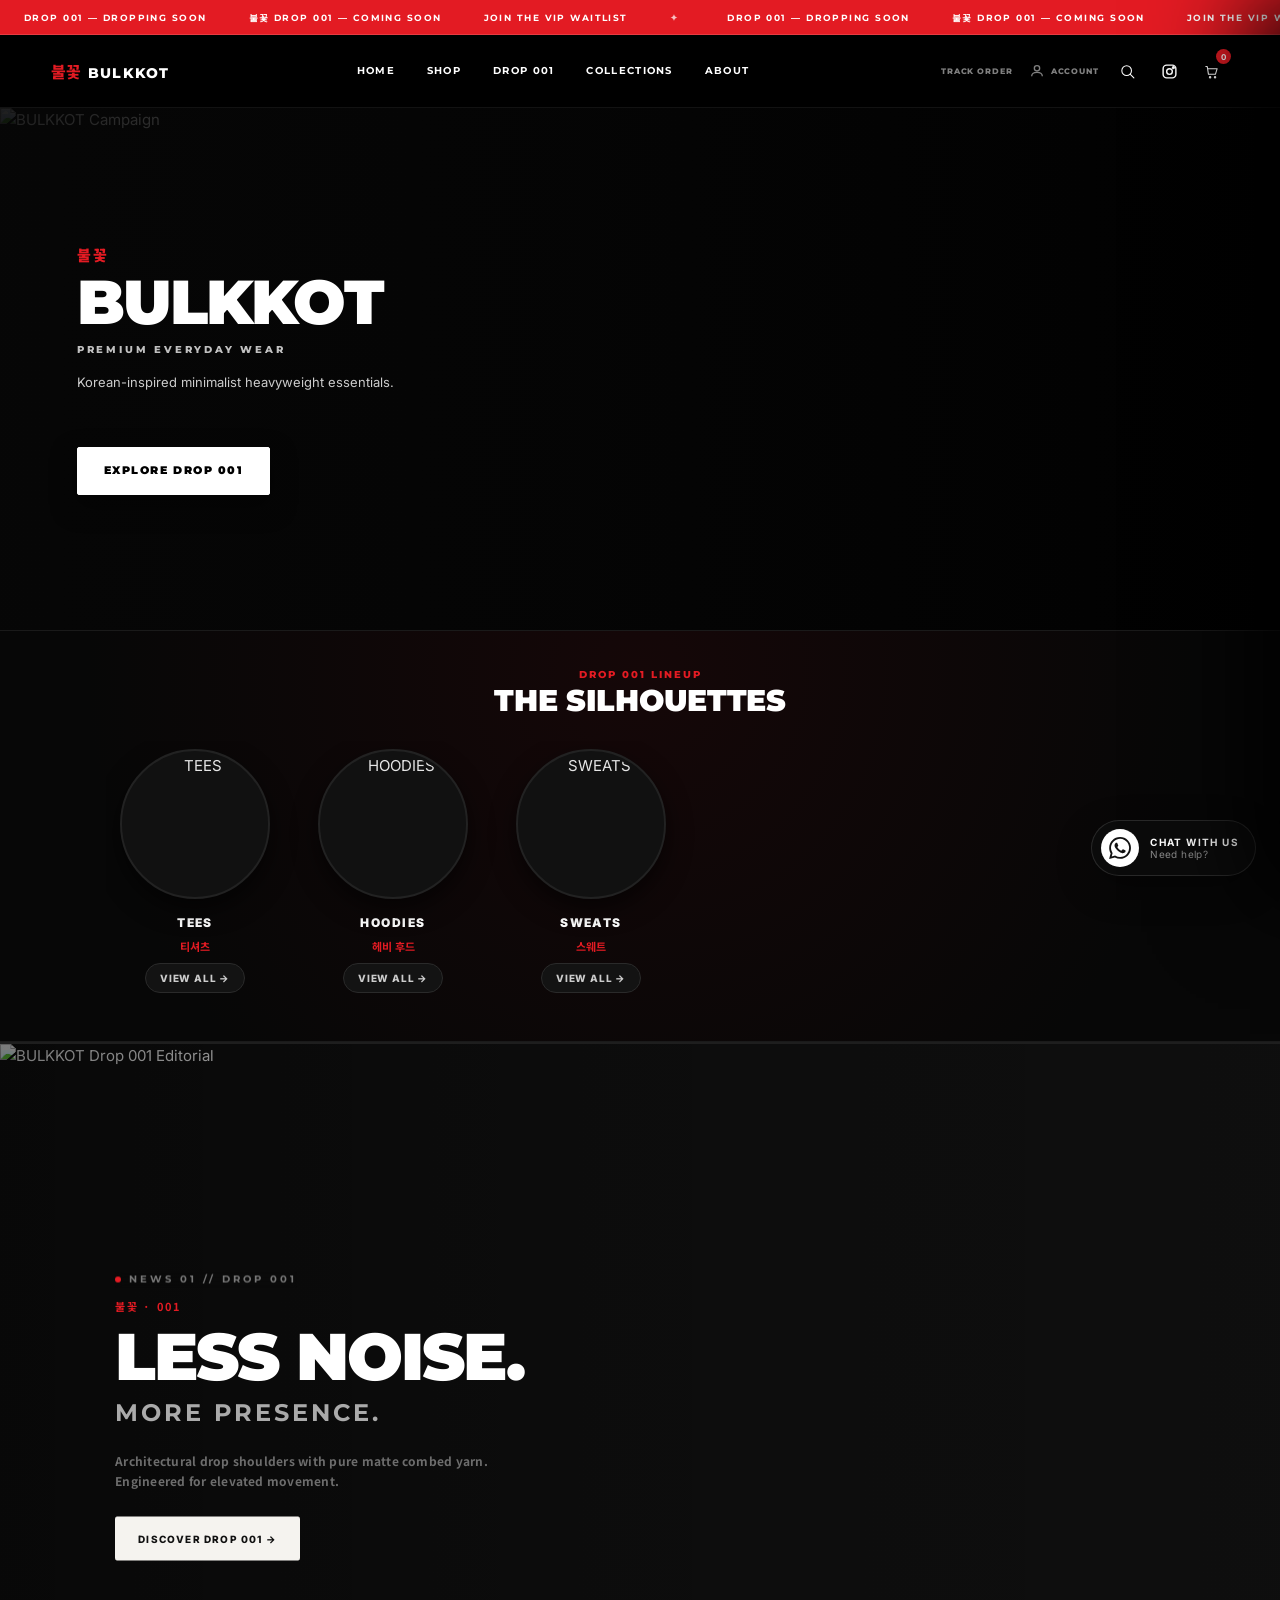
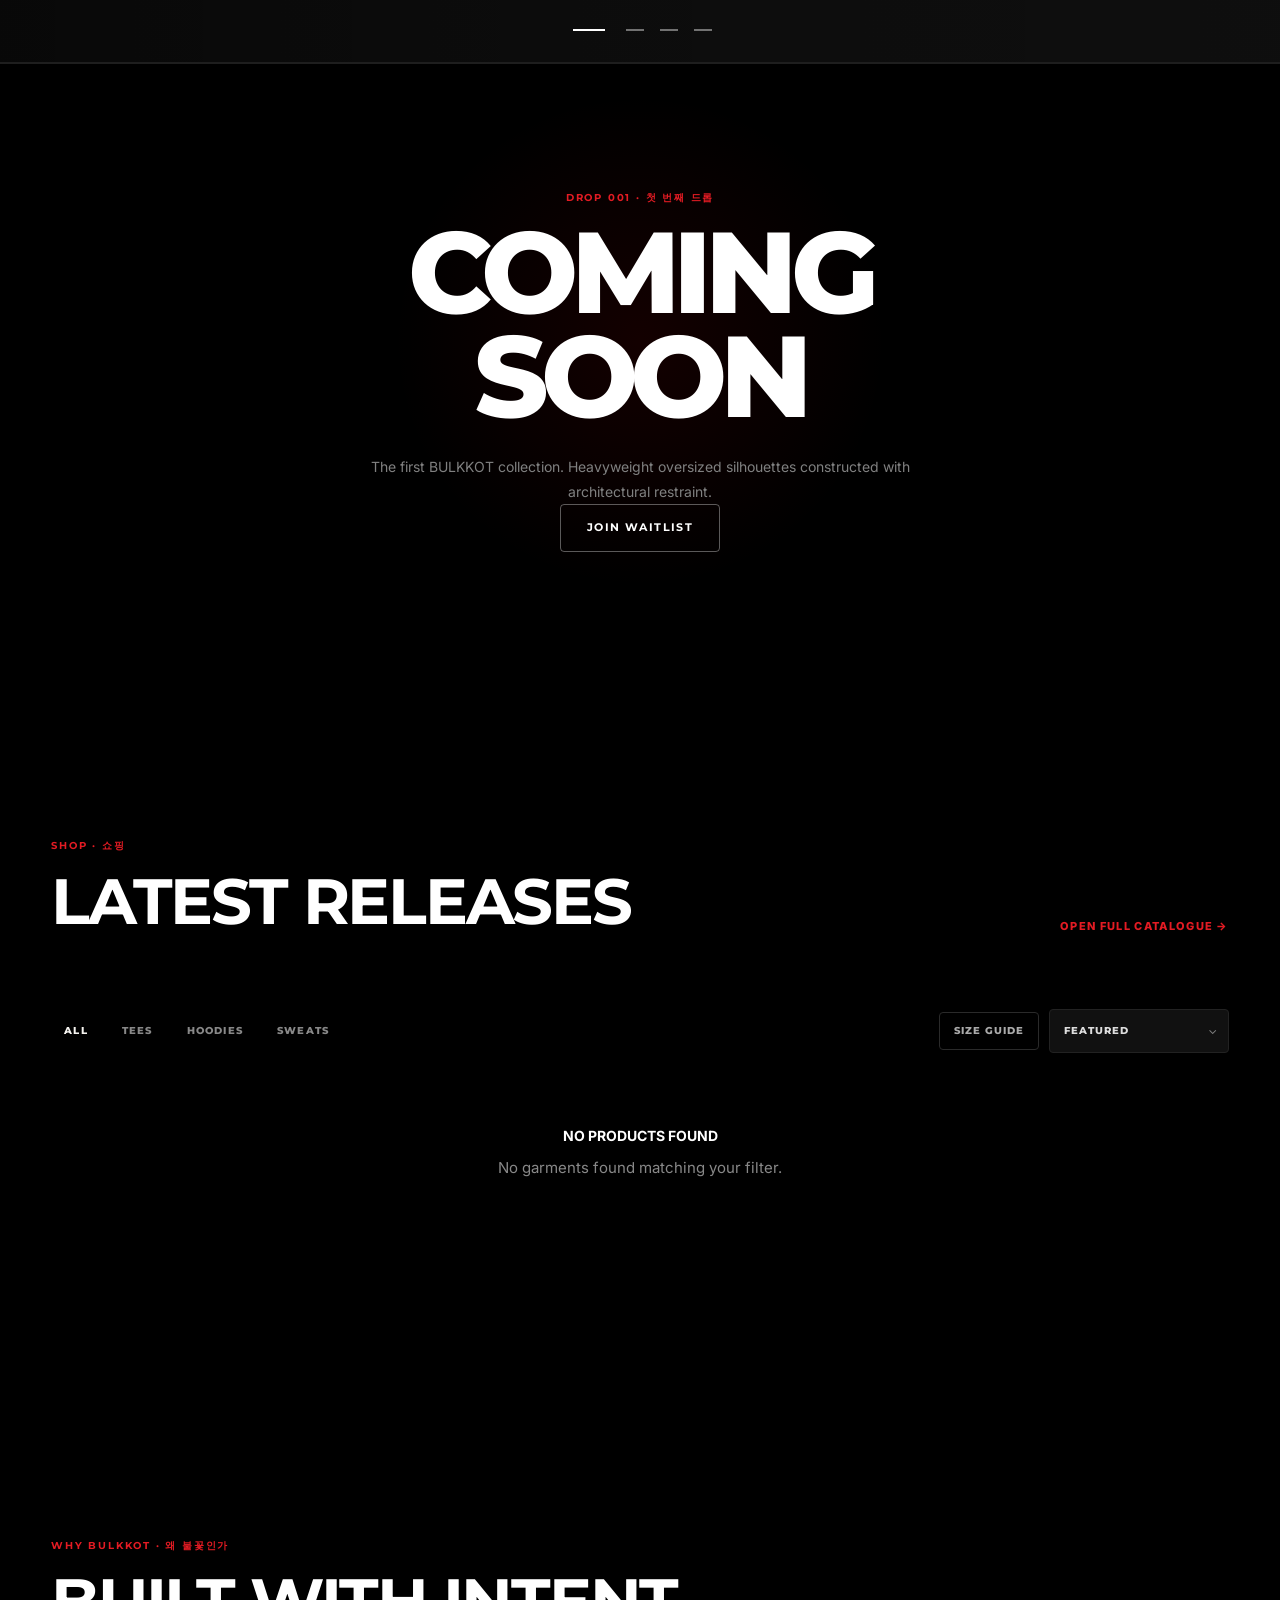
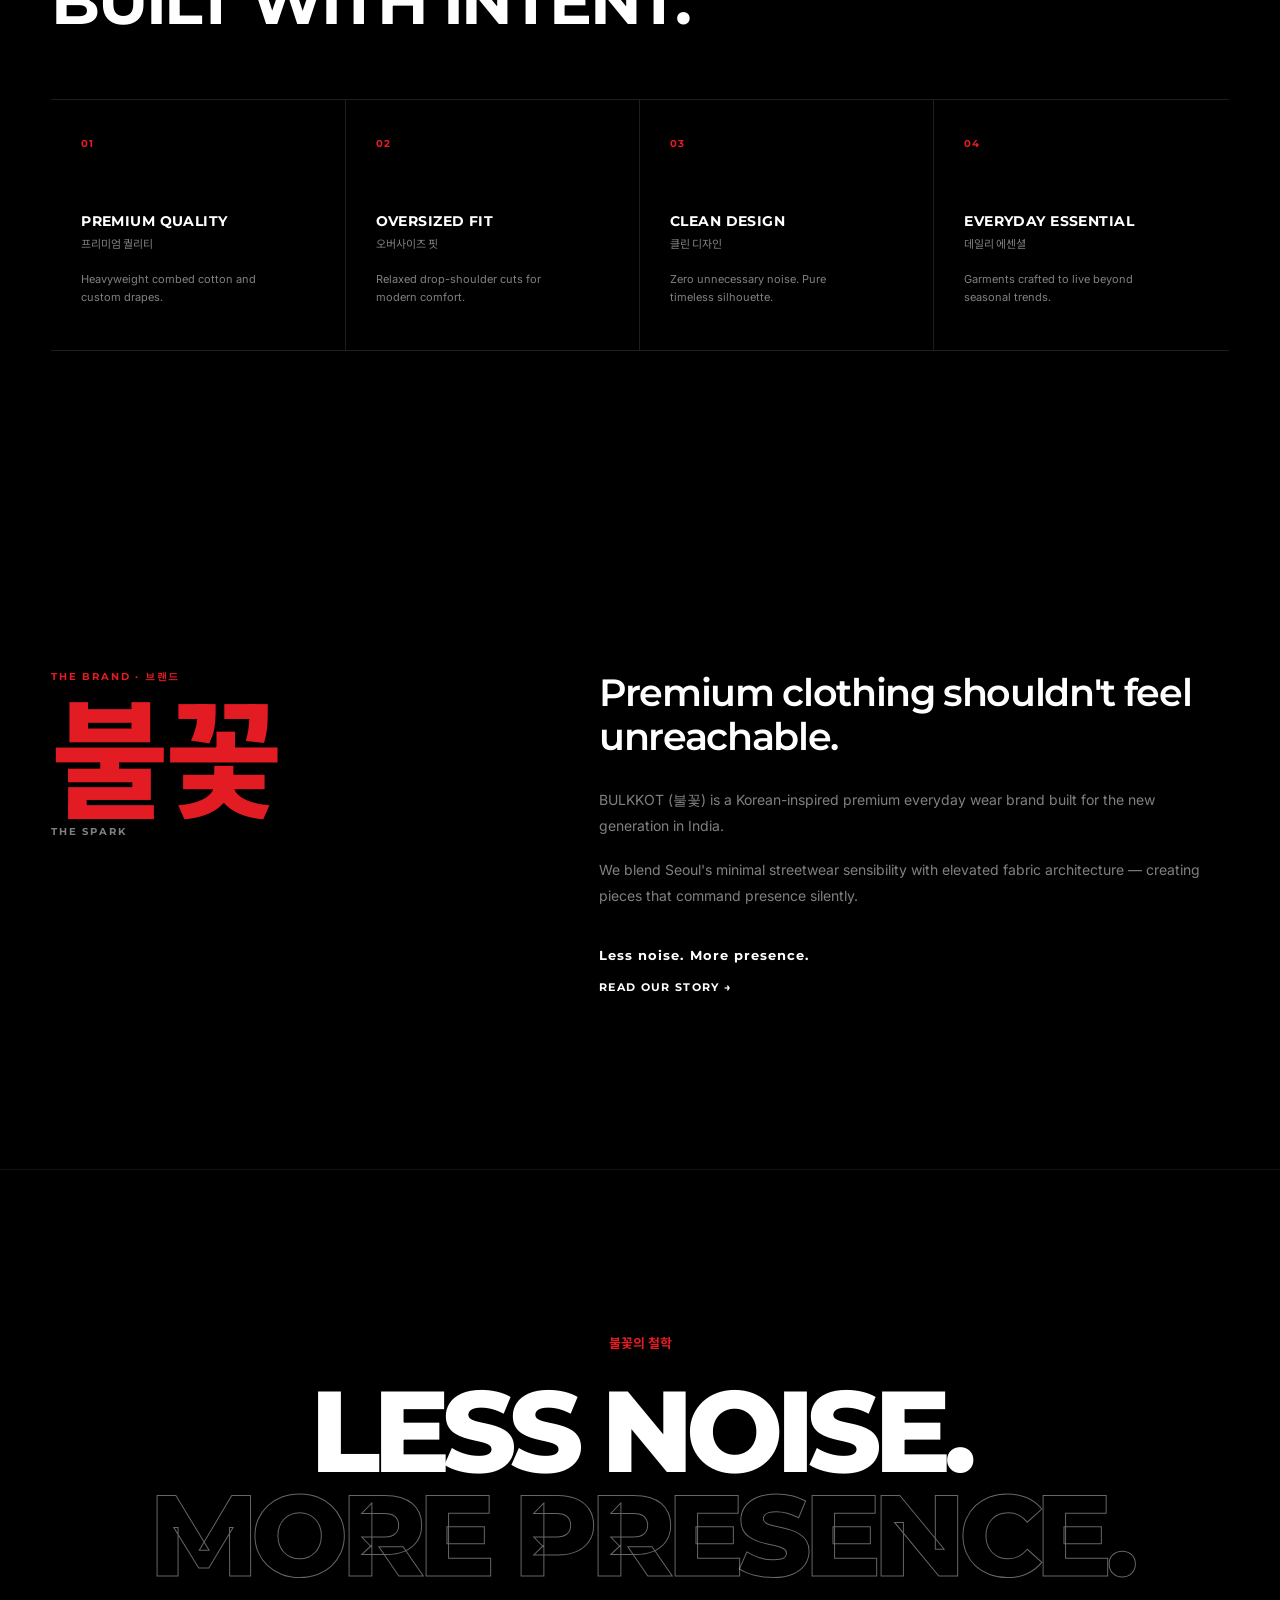
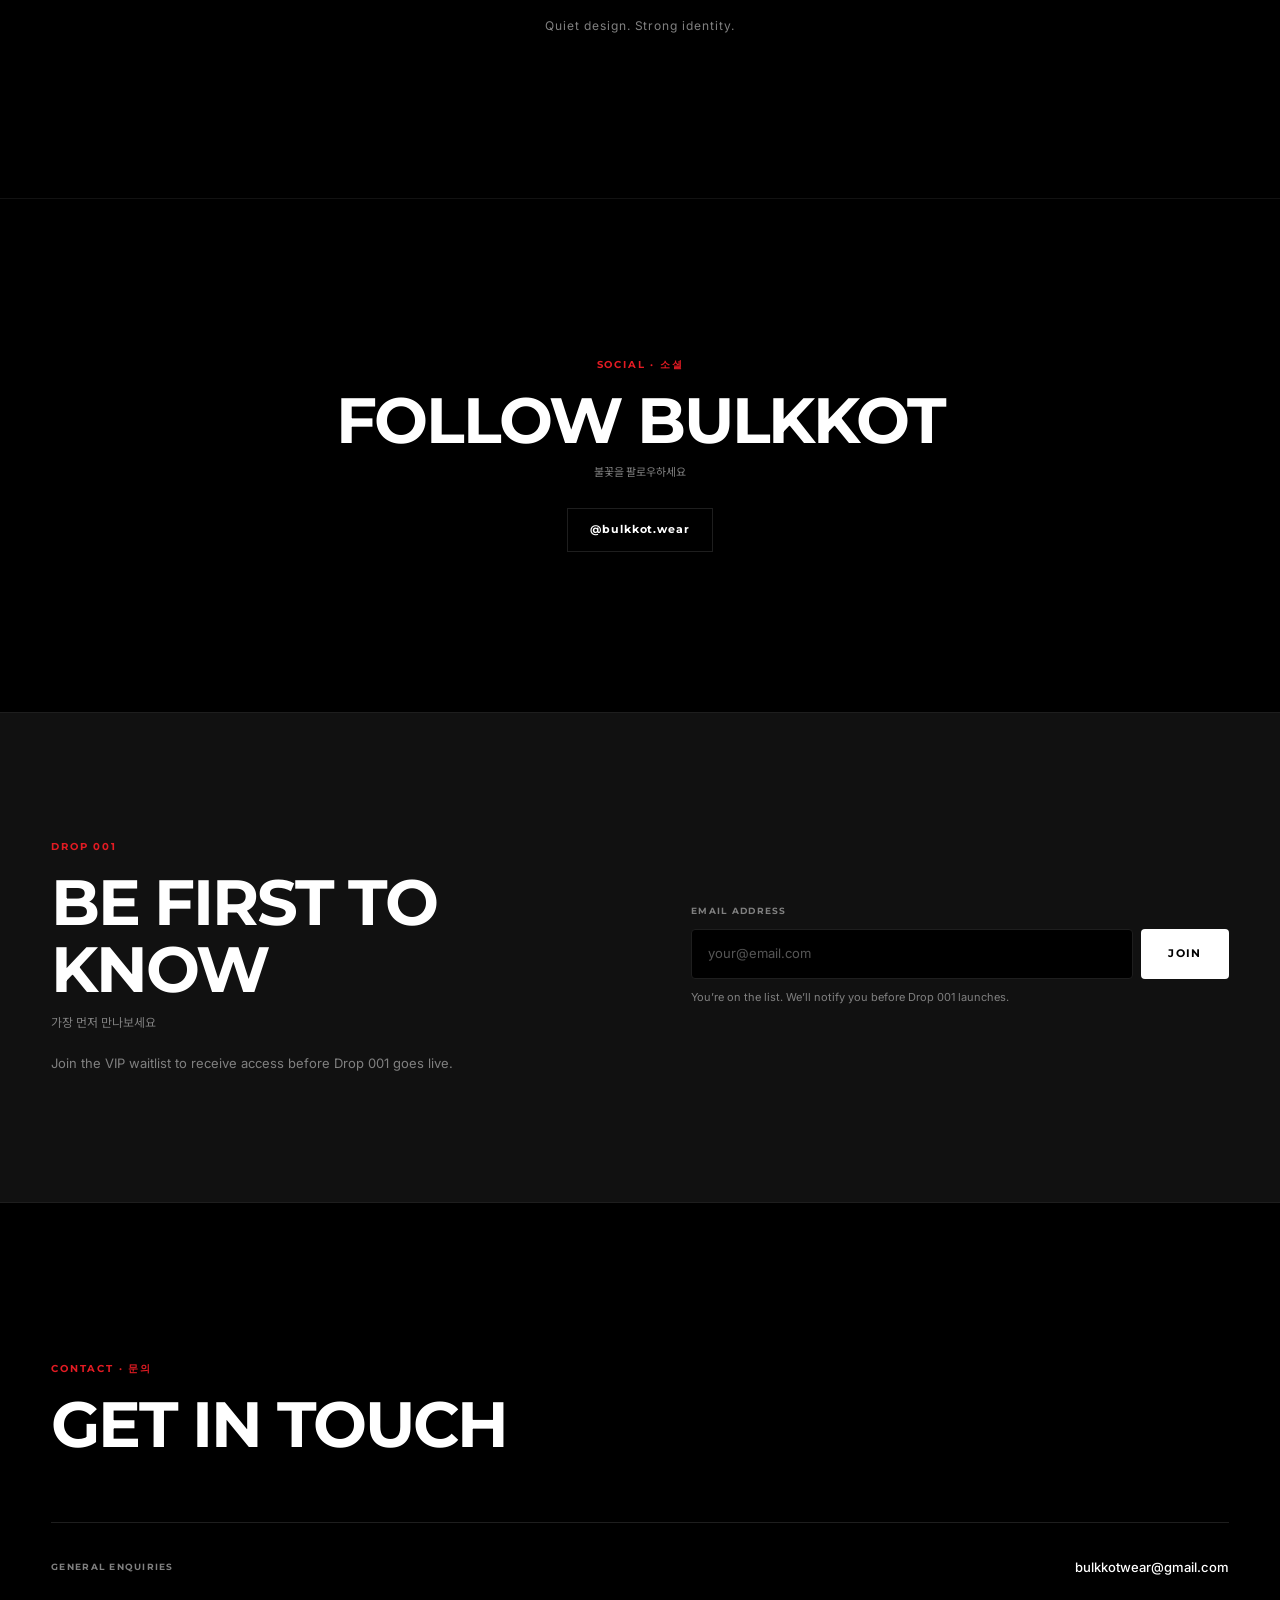
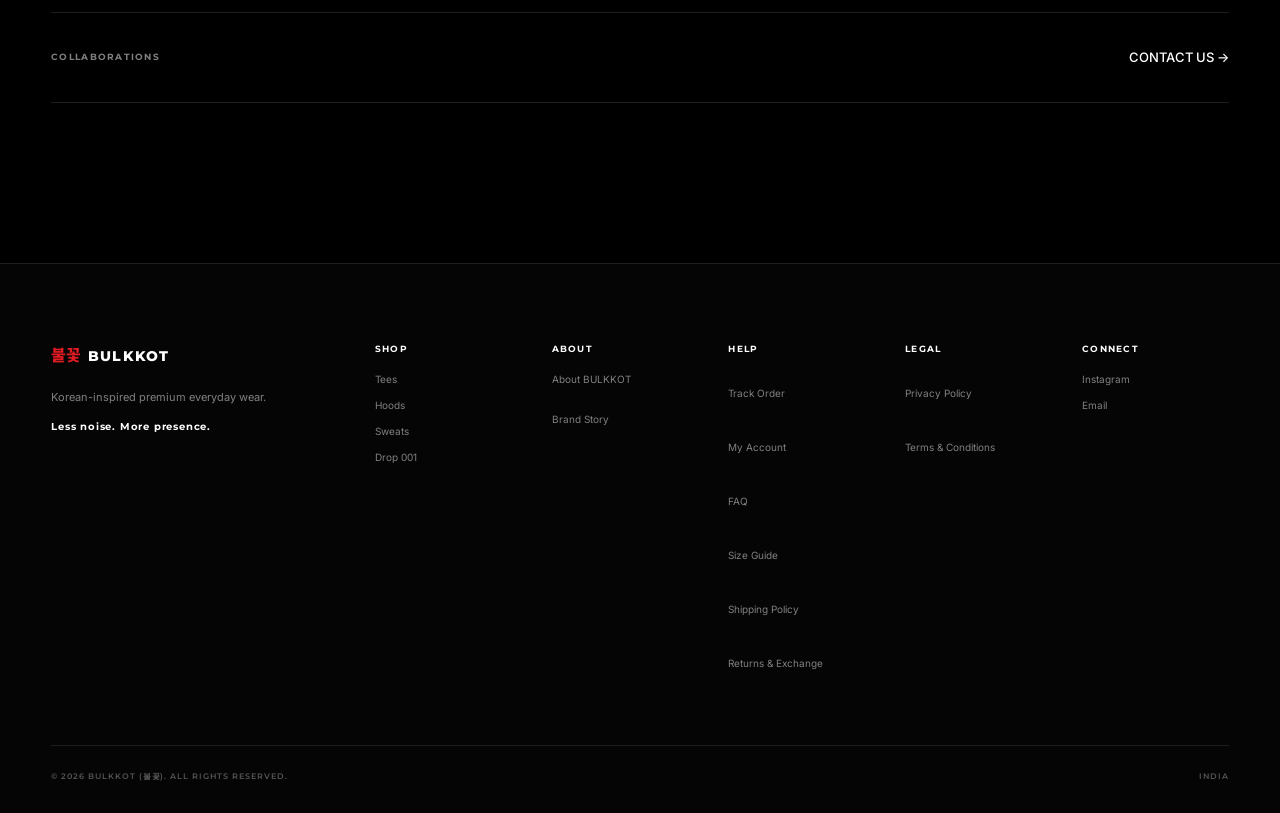
==== commit ff353800: "Connect footer modal copy to footer editor" ====
--- a/index.html
+++ b/index.html
@@ -949,31 +949,31 @@
         <section class="account-section" style="margin-bottom:32px;">
           <div class="account-section-head" style="margin-bottom:16px;">
             <div>
-              <span class="eyebrow" style="color:#888; font-size:10px;">SAVED DETAILS</span>
-              <h3 style="font-size:14px; margin:2px 0 0;">SHIPPING ADDRESS</h3>
+              <span class="eyebrow" data-footer-text="footer_account_saved_eyebrow" style="color:#888; font-size:10px;">SAVED DETAILS</span>
+              <h3 data-footer-text="footer_account_shipping_title" style="font-size:14px; margin:2px 0 0;">SHIPPING ADDRESS</h3>
             </div>
           </div>
 
           <form class="account-profile-form" data-account-profile-form>
             <div class="bk-input-group">
-              <input id="account-name" name="full_name" type="text" class="bk-input" autocomplete="name" placeholder="Full Name">
+              <input id="account-name" name="full_name" type="text" class="bk-input" autocomplete="name" placeholder="Full Name" data-footer-placeholder="footer_account_name_placeholder">
             </div>
 
             <div class="bk-input-group">
-              <input id="account-phone" name="phone" type="tel" class="bk-input" autocomplete="tel" placeholder="Phone Number">
+              <input id="account-phone" name="phone" type="tel" class="bk-input" autocomplete="tel" placeholder="Phone Number" data-footer-placeholder="footer_account_phone_placeholder">
             </div>
 
             <div class="bk-input-group">
-              <textarea id="account-address" name="shipping_address" class="bk-input" autocomplete="street-address" placeholder="House / street / area" rows="3"></textarea>
+              <textarea id="account-address" name="shipping_address" class="bk-input" autocomplete="street-address" placeholder="House / street / area" data-footer-placeholder="footer_account_address_placeholder" rows="3"></textarea>
             </div>
 
             <div style="display:grid; grid-template-columns:1fr 1fr 1fr; gap:8px;">
-              <input id="account-city" name="shipping_city" type="text" class="bk-input" autocomplete="address-level2" placeholder="City">
-              <input id="account-state" name="shipping_state" type="text" class="bk-input" autocomplete="address-level1" placeholder="State">
-              <input id="account-pincode" name="shipping_pincode" type="text" class="bk-input" inputmode="numeric" autocomplete="postal-code" placeholder="Pincode">
+              <input id="account-city" name="shipping_city" type="text" class="bk-input" autocomplete="address-level2" placeholder="City" data-footer-placeholder="footer_account_city_placeholder">
+              <input id="account-state" name="shipping_state" type="text" class="bk-input" autocomplete="address-level1" placeholder="State" data-footer-placeholder="footer_account_state_placeholder">
+              <input id="account-pincode" name="shipping_pincode" type="text" class="bk-input" inputmode="numeric" autocomplete="postal-code" placeholder="Pincode" data-footer-placeholder="footer_account_pincode_placeholder">
             </div>
 
-            <button type="submit" class="bk-btn-primary" style="margin-top:16px;">
+            <button type="submit" class="bk-btn-primary" style="margin-top:16px;" data-footer-text="footer_account_save_text">
               SAVE PROFILE
             </button>
 
@@ -982,11 +982,11 @@
         </section>
 
         <section class="account-section">
-          <div class="account-section-head" style="margin-bottom:16px;"><div><span class="eyebrow" style="color:#888; font-size:10px;">LOG</span><h3 style="font-size:14px; margin:2px 0 0;">PAST ORDERS</h3></div></div>
-          <div class="account-orders" data-account-orders><div class="account-orders-loading" style="color:#666; font-size:11px;">Loading orders...</div></div>
+          <div class="account-section-head" style="margin-bottom:16px;"><div><span class="eyebrow" data-footer-text="footer_account_orders_eyebrow" style="color:#888; font-size:10px;">LOG</span><h3 data-footer-text="footer_account_orders_title" style="font-size:14px; margin:2px 0 0;">PAST ORDERS</h3></div></div>
+          <div class="account-orders" data-account-orders><div class="account-orders-loading" data-footer-text="footer_account_orders_loading" style="color:#666; font-size:11px;">Loading orders...</div></div>
         </section>
 
-        <button type="button" class="account-signout" data-account-signout style="width:100%; padding:14px; background:none; border:1px solid #333; color:#888; border-radius:4px; font-size:11px; font-weight:800; cursor:pointer; margin-top:32px; transition:all 0.2s;">SIGN OUT</button>
+        <button type="button" class="account-signout" data-account-signout data-footer-text="footer_account_signout_text" style="width:100%; padding:14px; background:none; border:1px solid #333; color:#888; border-radius:4px; font-size:11px; font-weight:800; cursor:pointer; margin-top:32px; transition:all 0.2s;">SIGN OUT</button>
       </div>
     </section>
   </div>
@@ -999,7 +999,7 @@
       <button type="button" class="track-order-close" data-track-order-close aria-label="Close order tracking">×</button>
 
       <div class="track-order-header">
-        <p class="eyebrow">BULKKOT · FULFILMENT TRACKING</p>
+        <p class="eyebrow" data-footer-text="footer_track_eyebrow">BULKKOT · FULFILMENT TRACKING</p>
         <h2 id="track-order-title" data-footer-text="footer_track_title">TRACK YOUR ORDER</h2>
         <p data-footer-text="footer_track_description">Enter your Order Number and phone provided at checkout.</p>
       </div>
@@ -1025,7 +1025,7 @@
       <div class="track-order-result" data-track-order-result hidden>
         <div class="track-order-result-head">
           <div>
-            <p class="eyebrow">ORDER REFERENCE</p>
+            <p class="eyebrow" data-footer-text="footer_track_reference_label">ORDER REFERENCE</p>
             <strong data-track-result-number>—</strong>
           </div>
 
@@ -1040,33 +1040,33 @@
           </div>
 
           <div class="track-progress-steps">
-            <div class="track-step" data-track-step="PLACED"><span class="track-step-dot"></span><strong>PLACED</strong></div>
-            <div class="track-step" data-track-step="PACKED"><span class="track-step-dot"></span><strong>PACKED</strong></div>
-            <div class="track-step" data-track-step="SHIPPED"><span class="track-step-dot"></span><strong>SHIPPED</strong></div>
-            <div class="track-step" data-track-step="OUT FOR DELIVERY"><span class="track-step-dot"></span><strong>OUT FOR DELIVERY</strong></div>
-            <div class="track-step" data-track-step="DELIVERED"><span class="track-step-dot"></span><strong>DELIVERED</strong></div>
+            <div class="track-step" data-track-step="PLACED"><span class="track-step-dot"></span><strong data-footer-text="footer_track_status_placed">PLACED</strong></div>
+            <div class="track-step" data-track-step="PACKED"><span class="track-step-dot"></span><strong data-footer-text="footer_track_status_packed">PACKED</strong></div>
+            <div class="track-step" data-track-step="SHIPPED"><span class="track-step-dot"></span><strong data-footer-text="footer_track_status_shipped">SHIPPED</strong></div>
+            <div class="track-step" data-track-step="OUT FOR DELIVERY"><span class="track-step-dot"></span><strong data-footer-text="footer_track_status_out">OUT FOR DELIVERY</strong></div>
+            <div class="track-step" data-track-step="DELIVERED"><span class="track-step-dot"></span><strong data-footer-text="footer_track_status_delivered">DELIVERED</strong></div>
           </div>
         </div>
 
         <div class="track-shipping-card">
           <div class="track-info-row">
-            <span>PAYMENT METHOD</span>
+            <span data-footer-text="footer_track_payment_label">PAYMENT METHOD</span>
             <strong data-track-result-payment>CASH ON DELIVERY</strong>
           </div>
 
           <div class="track-info-row">
-            <span>COURIER PARTNER</span>
+            <span data-footer-text="footer_track_courier_label">COURIER PARTNER</span>
             <strong data-track-result-courier>In Preparation</strong>
           </div>
 
           <div class="track-info-row">
-            <span>AWB / TRACKING NO.</span>
-            <strong data-track-result-tracking>Will update on dispatch</strong>
+            <span data-footer-text="footer_track_tracking_label">AWB / TRACKING NO.</span>
+            <strong data-track-result-tracking data-footer-text="footer_track_pending_text">Will update on dispatch</strong>
           </div>
         </div>
 
         <div class="track-order-footer">
-          <button type="button" class="button button--outline" data-track-again>
+          <button type="button" class="button button--outline" data-track-again data-footer-text="footer_track_again_text">
             LOOKUP ANOTHER ORDER
           </button>
         </div>
@@ -1079,13 +1079,13 @@
     <div class="content-modal__panel">
       <button type="button" class="drawer-close" data-close-about aria-label="Close story">×</button>
 
-      <p class="eyebrow" data-cms-key="story_eyebrow">BULKKOT · 불꽃</p>
-      <h2 data-cms-key="story_title">OUR STORY</h2>
+      <p class="eyebrow" data-cms-key="footer_story_eyebrow">BULKKOT · 불꽃</p>
+      <h2 data-cms-key="footer_story_title">OUR STORY</h2>
 
       <div class="modal-copy">
-        <p data-cms-key="story_paragraph_1">BULKKOT (불꽃) is a Korean-inspired premium everyday wear brand built for the new generation in India.</p>
-        <p data-cms-key="story_paragraph_2">We believe premium clothing should not feel unreachable or overpriced. Our focus is clean design, heavy fabric weights, and oversized fits that stay timeless.</p>
-        <p class="modal-signature" data-cms-key="story_signature">Less noise. More presence.</p>
+        <p data-cms-key="footer_story_paragraph_1">BULKKOT (불꽃) is a Korean-inspired premium everyday wear brand built for the new generation in India.</p>
+        <p data-cms-key="footer_story_paragraph_2">We believe premium clothing should not feel unreachable or overpriced. Our focus is clean design, heavy fabric weights, and oversized fits that stay timeless.</p>
+        <p class="modal-signature" data-cms-key="footer_story_signature">Less noise. More presence.</p>
       </div>
     </div>
   </div>
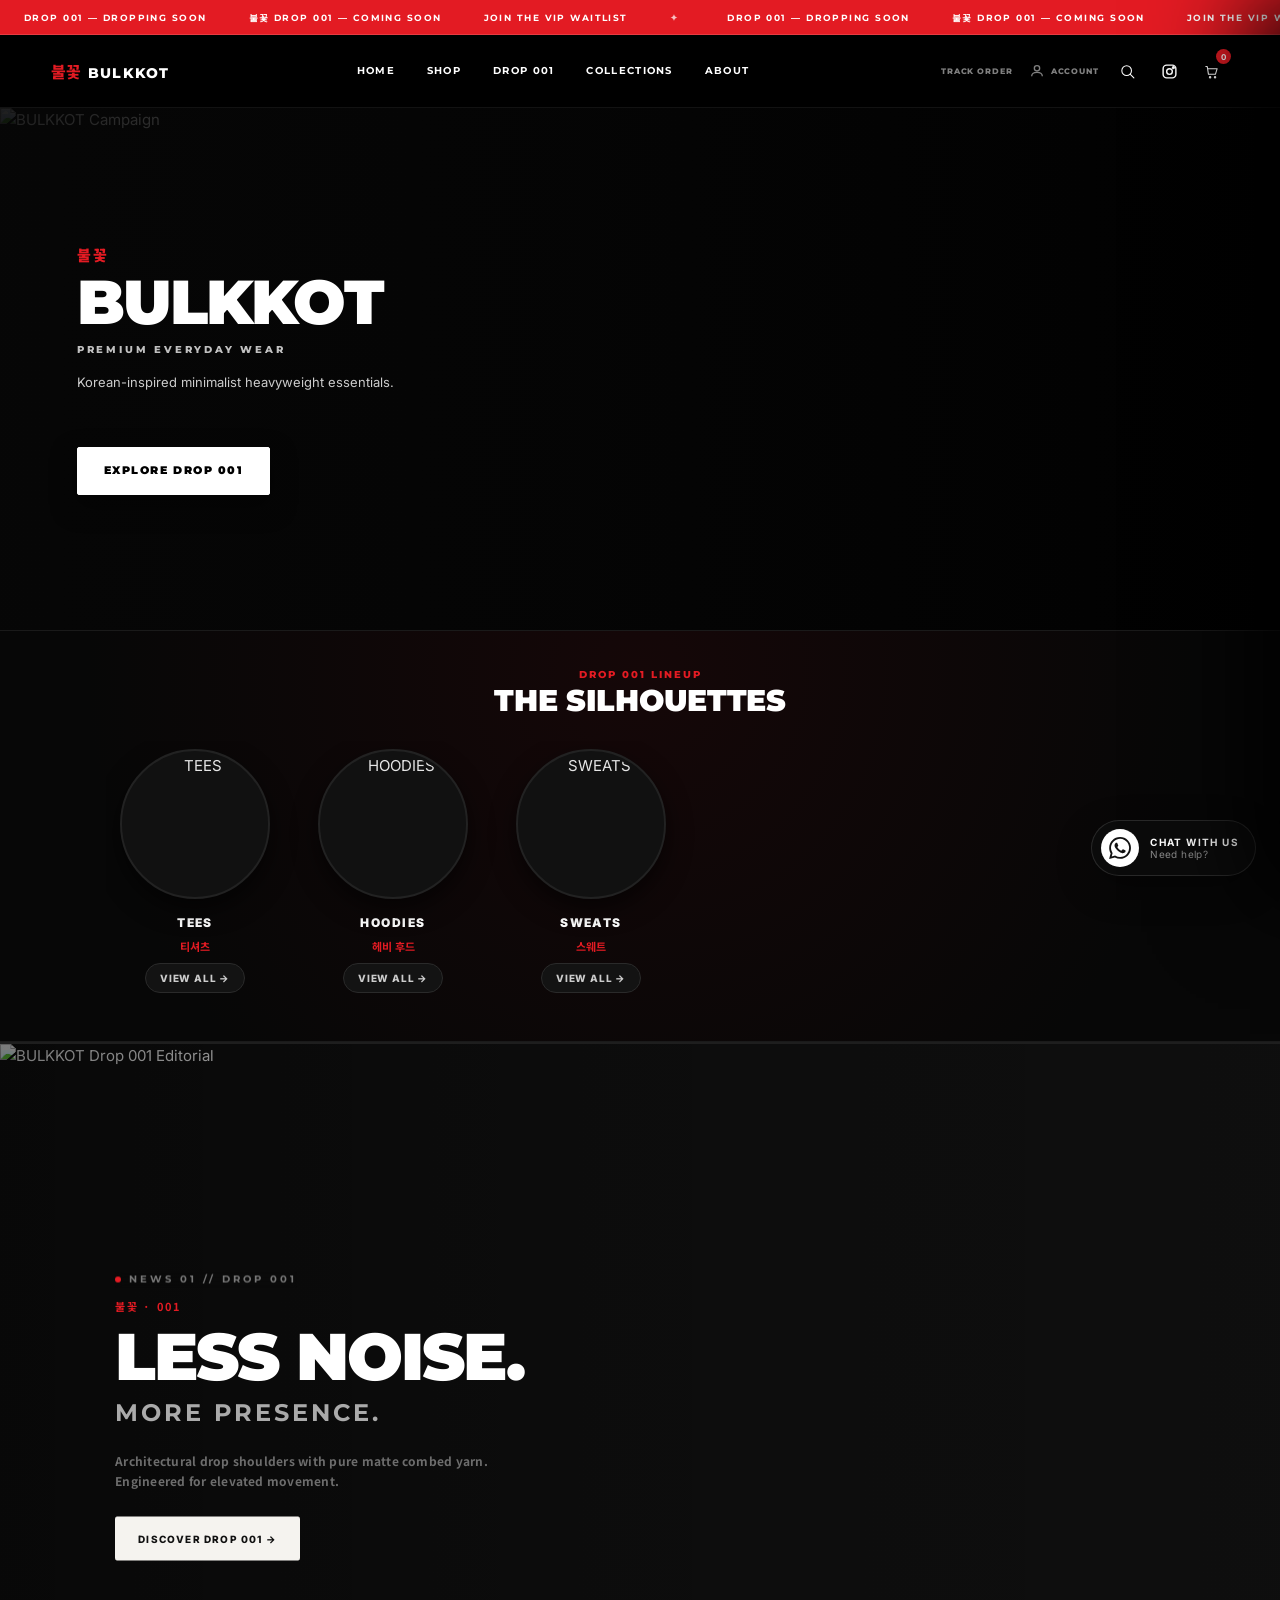
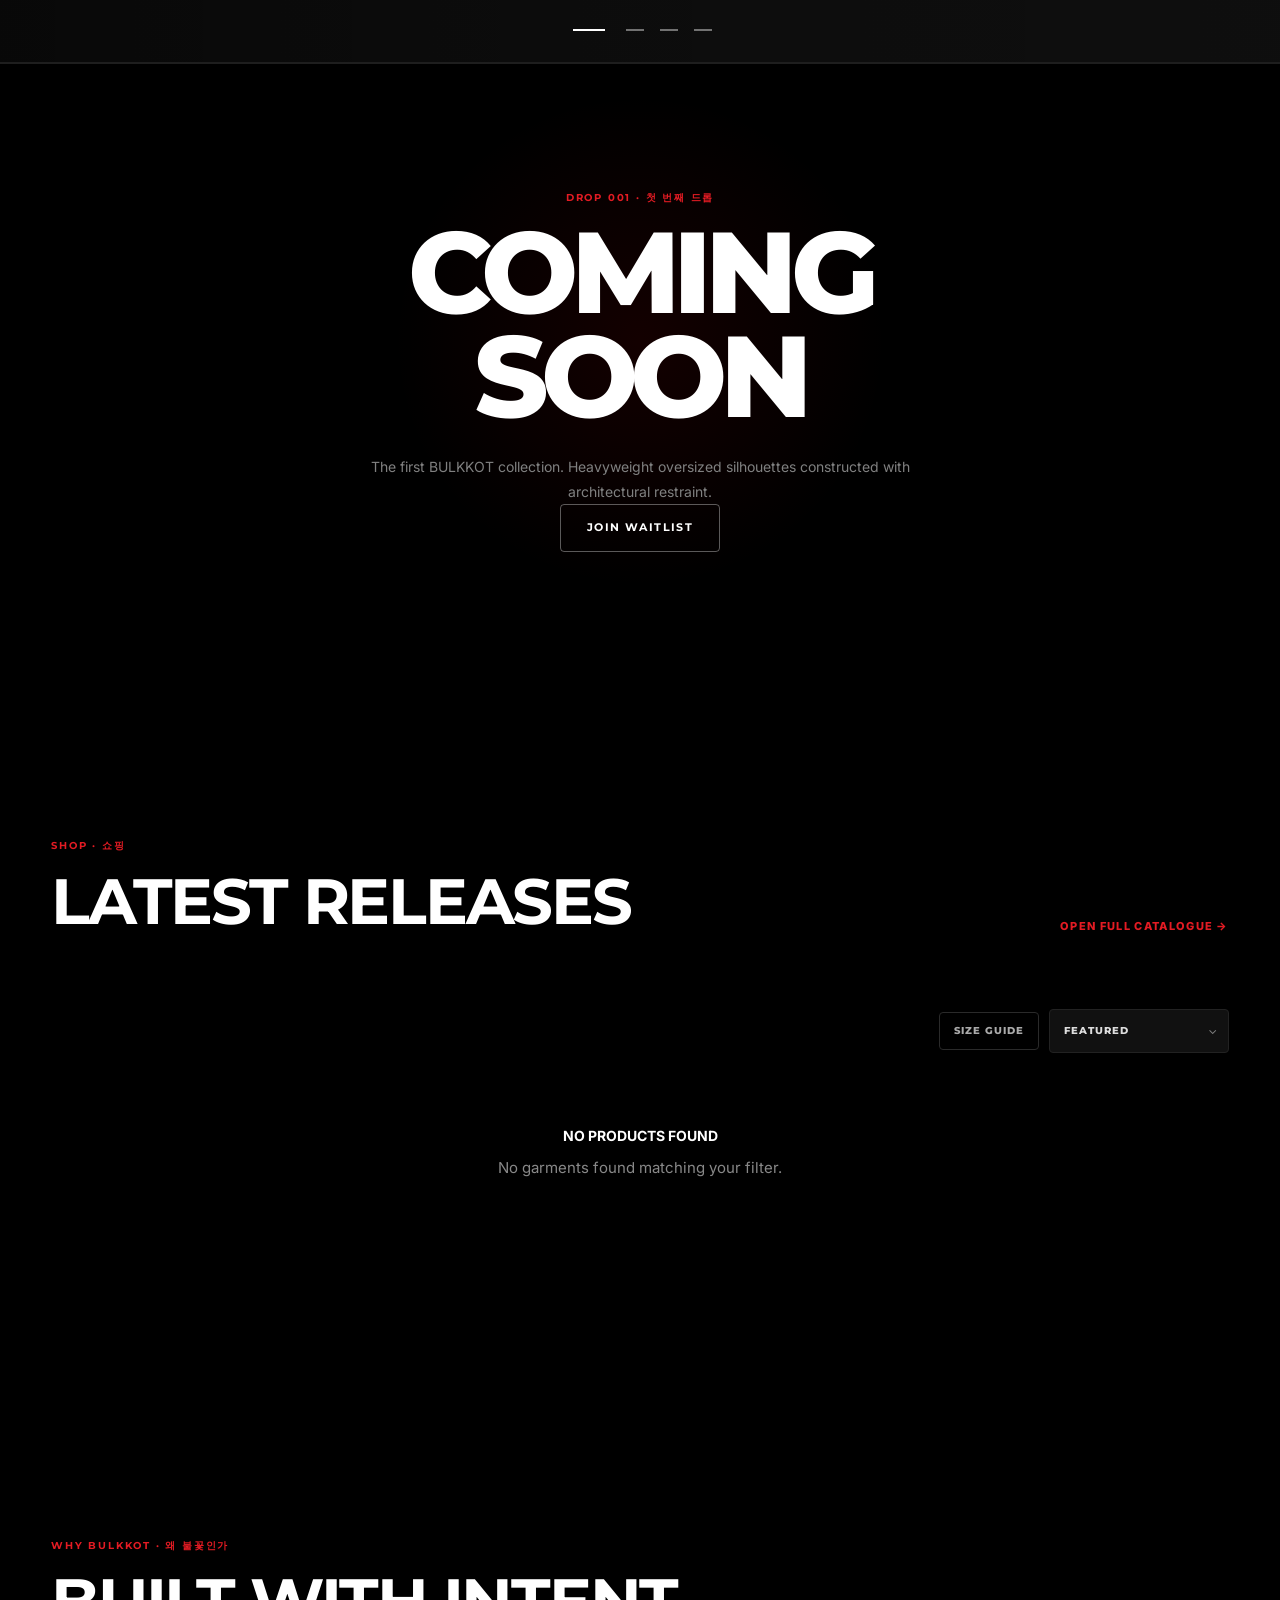
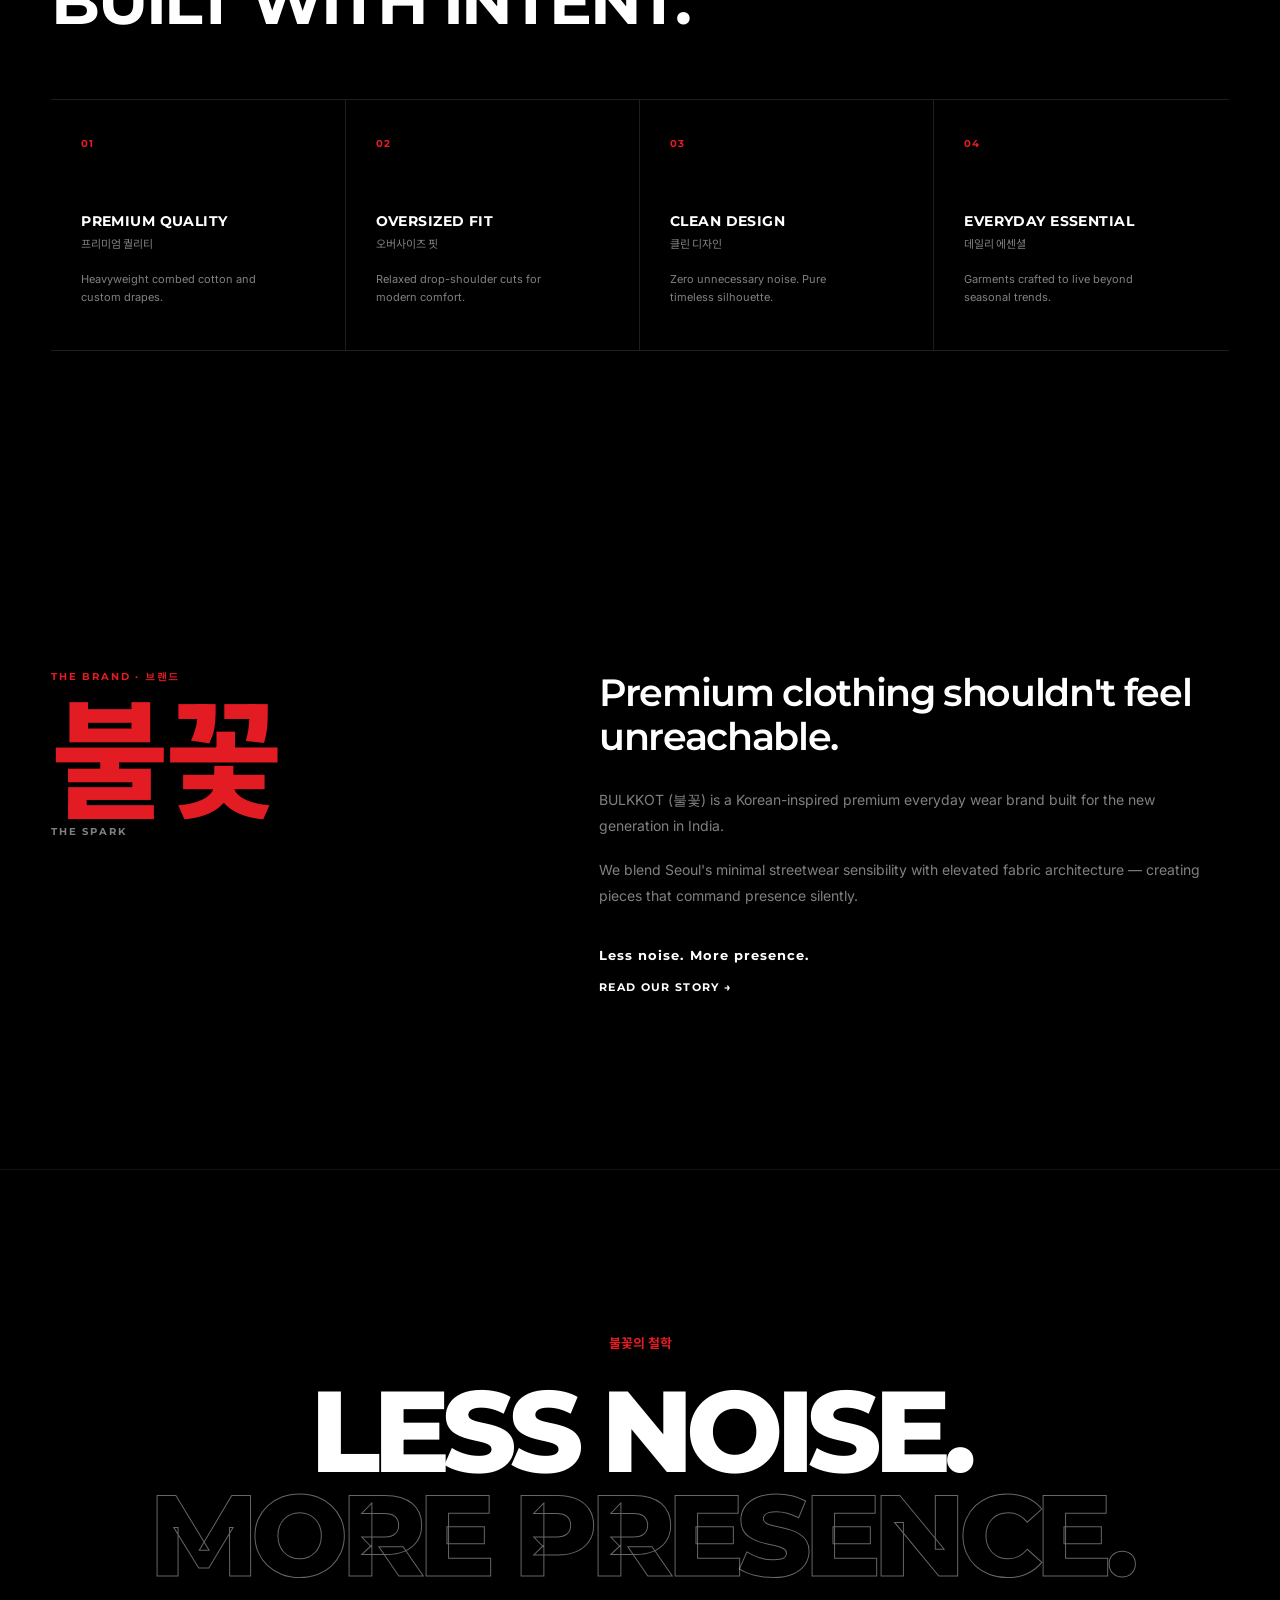
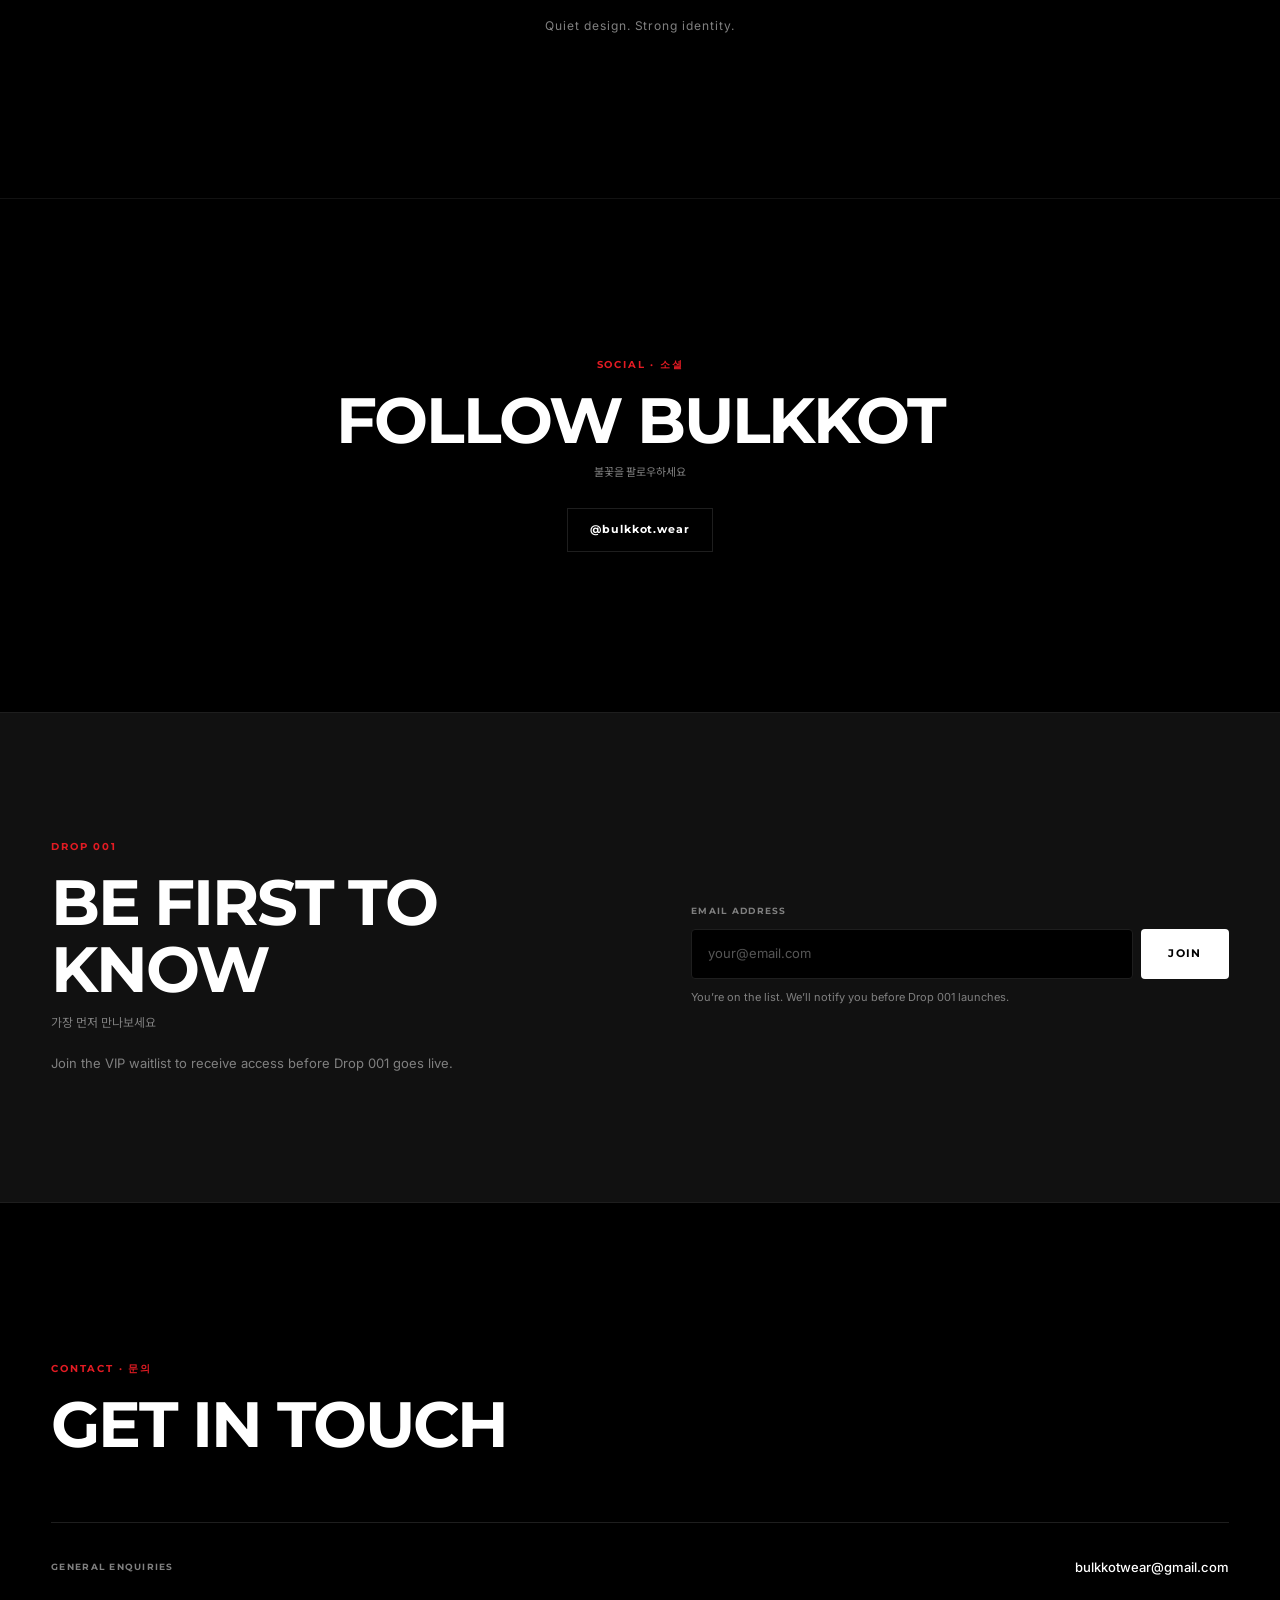
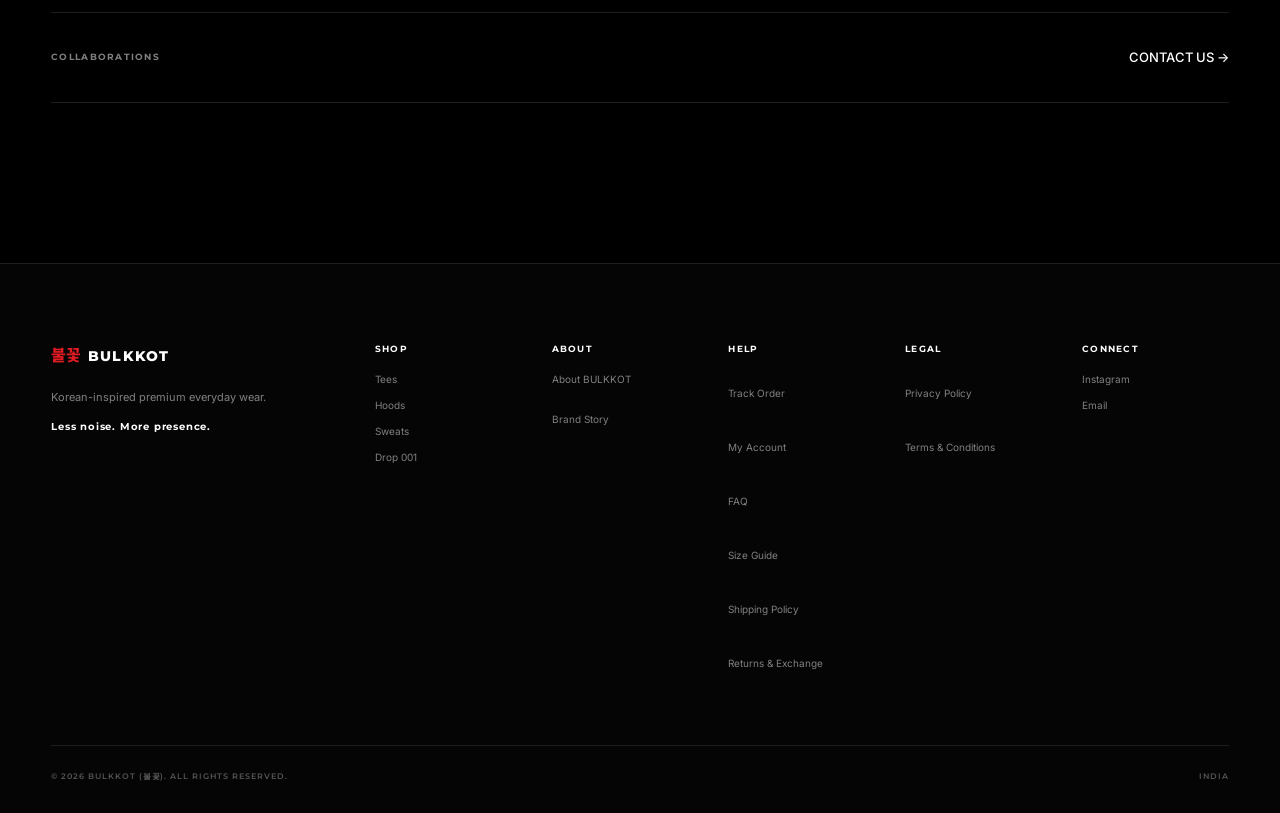
==== commit 69e2af68: "Fix stale category flash and storefront loading" ====
--- a/index.html
+++ b/index.html
@@ -61,6 +61,7 @@
 
     .circle-items-row.is-loading { visibility: hidden; }
     .circle-items-row.is-ready { visibility: visible; }
+    .shop-filters.is-loading { visibility: hidden; }
 
     .circle-items-row {
       display: flex;
@@ -663,7 +664,7 @@
       </div>
 
       <div class="shop-toolbar">
-        <div class="shop-filters" role="group" aria-label="Product categories">
+        <div class="shop-filters is-loading" role="group" aria-label="Product categories">
           <button type="button" class="shop-filter is-active" data-shop-category="all">ALL</button>
           <button type="button" class="shop-filter" data-shop-category="tees">TEES</button>
           <button type="button" class="shop-filter" data-shop-category="hoods">HOODS</button>
@@ -1110,17 +1111,17 @@
       <button type="button" class="size-guide-close" data-size-guide-close aria-label="Close size guide">×</button>
 
       <div class="size-guide-header">
-        <span class="size-guide-eyebrow">BULKKOT / ARCHITECTURAL FIT</span>
-        <h2 id="size-guide-title">SIZE GUIDE</h2>
-        <p>Exact garment measurements in inches. Designed with an oversized drop-shoulder cut.</p>
+        <span class="size-guide-eyebrow" data-footer-text="footer_size_eyebrow">BULKKOT / ARCHITECTURAL FIT</span>
+        <h2 id="size-guide-title" data-footer-text="footer_size_title">SIZE GUIDE</h2>
+        <p data-footer-text="footer_size_description">Exact garment measurements in inches. Designed with an oversized drop-shoulder cut.</p>
       </div>
 
       <div class="size-guide-tabs" role="tablist" aria-label="Size categories">
-        <button type="button" class="size-guide-tab is-active" data-size-tab="tees" role="tab" aria-selected="true">
+        <button type="button" class="size-guide-tab is-active" data-size-tab="tees" role="tab" aria-selected="true" data-footer-text="footer_size_tab_tees">
           TEES
         </button>
 
-        <button type="button" class="size-guide-tab" data-size-tab="hoodies" role="tab" aria-selected="false">
+        <button type="button" class="size-guide-tab" data-size-tab="hoodies" role="tab" aria-selected="false" data-footer-text="footer_size_tab_hoods">
           HOODS & SWEATS
         </button>
       </div>
@@ -1130,19 +1131,19 @@
           <table class="size-guide-table">
             <thead>
               <tr>
-                <th>SIZE</th>
-                <th>CHEST</th>
-                <th>LENGTH</th>
-                <th>SHOULDER</th>
-                <th>SLEEVE</th>
+                <th data-footer-text="footer_size_header_size">SIZE</th>
+                <th data-footer-text="footer_size_header_chest">CHEST</th>
+                <th data-footer-text="footer_size_header_length">LENGTH</th>
+                <th data-footer-text="footer_size_header_shoulder">SHOULDER</th>
+                <th data-footer-text="footer_size_header_sleeve">SLEEVE</th>
               </tr>
             </thead>
 
             <tbody>
-              <tr><th>S</th><td>42"</td><td>28.5"</td><td>20.5"</td><td>8.5"</td></tr>
-              <tr><th>M</th><td>44"</td><td>29.5"</td><td>21.5"</td><td>9.0"</td></tr>
-              <tr><th>L</th><td>46"</td><td>30.5"</td><td>22.5"</td><td>9.5"</td></tr>
-              <tr><th>XL</th><td>48"</td><td>31.5"</td><td>23.5"</td><td>10.0"</td></tr>
+              <tr><th data-footer-text="footer_size_tees_r1_c1">S</th><td data-footer-text="footer_size_tees_r1_c2">42"</td><td data-footer-text="footer_size_tees_r1_c3">28.5"</td><td data-footer-text="footer_size_tees_r1_c4">20.5"</td><td data-footer-text="footer_size_tees_r1_c5">8.5"</td></tr>
+              <tr><th data-footer-text="footer_size_tees_r2_c1">M</th><td data-footer-text="footer_size_tees_r2_c2">44"</td><td data-footer-text="footer_size_tees_r2_c3">29.5"</td><td data-footer-text="footer_size_tees_r2_c4">21.5"</td><td data-footer-text="footer_size_tees_r2_c5">9.0"</td></tr>
+              <tr><th data-footer-text="footer_size_tees_r3_c1">L</th><td data-footer-text="footer_size_tees_r3_c2">46"</td><td data-footer-text="footer_size_tees_r3_c3">30.5"</td><td data-footer-text="footer_size_tees_r3_c4">22.5"</td><td data-footer-text="footer_size_tees_r3_c5">9.5"</td></tr>
+              <tr><th data-footer-text="footer_size_tees_r4_c1">XL</th><td data-footer-text="footer_size_tees_r4_c2">48"</td><td data-footer-text="footer_size_tees_r4_c3">31.5"</td><td data-footer-text="footer_size_tees_r4_c4">23.5"</td><td data-footer-text="footer_size_tees_r4_c5">10.0"</td></tr>
             </tbody>
           </table>
         </div>
@@ -1153,19 +1154,19 @@
           <table class="size-guide-table">
             <thead>
               <tr>
-                <th>SIZE</th>
-                <th>CHEST</th>
-                <th>LENGTH</th>
-                <th>SHOULDER</th>
-                <th>SLEEVE</th>
+                <th data-footer-text="footer_size_header_size">SIZE</th>
+                <th data-footer-text="footer_size_header_chest">CHEST</th>
+                <th data-footer-text="footer_size_header_length">LENGTH</th>
+                <th data-footer-text="footer_size_header_shoulder">SHOULDER</th>
+                <th data-footer-text="footer_size_header_sleeve">SLEEVE</th>
               </tr>
             </thead>
 
             <tbody>
-              <tr><th>S</th><td>44"</td><td>27.5"</td><td>22.0"</td><td>23.5"</td></tr>
-              <tr><th>M</th><td>46"</td><td>28.5"</td><td>23.0"</td><td>24.0"</td></tr>
-              <tr><th>L</th><td>48"</td><td>29.5"</td><td>24.0"</td><td>24.5"</td></tr>
-              <tr><th>XL</th><td>50"</td><td>30.5"</td><td>25.0"</td><td>25.0"</td></tr>
+              <tr><th data-footer-text="footer_size_hoods_r1_c1">S</th><td data-footer-text="footer_size_hoods_r1_c2">44"</td><td data-footer-text="footer_size_hoods_r1_c3">27.5"</td><td data-footer-text="footer_size_hoods_r1_c4">22.0"</td><td data-footer-text="footer_size_hoods_r1_c5">23.5"</td></tr>
+              <tr><th data-footer-text="footer_size_hoods_r2_c1">M</th><td data-footer-text="footer_size_hoods_r2_c2">46"</td><td data-footer-text="footer_size_hoods_r2_c3">28.5"</td><td data-footer-text="footer_size_hoods_r2_c4">23.0"</td><td data-footer-text="footer_size_hoods_r2_c5">24.0"</td></tr>
+              <tr><th data-footer-text="footer_size_hoods_r3_c1">L</th><td data-footer-text="footer_size_hoods_r3_c2">48"</td><td data-footer-text="footer_size_hoods_r3_c3">29.5"</td><td data-footer-text="footer_size_hoods_r3_c4">24.0"</td><td data-footer-text="footer_size_hoods_r3_c5">24.5"</td></tr>
+              <tr><th data-footer-text="footer_size_hoods_r4_c1">XL</th><td data-footer-text="footer_size_hoods_r4_c2">50"</td><td data-footer-text="footer_size_hoods_r4_c3">30.5"</td><td data-footer-text="footer_size_hoods_r4_c4">25.0"</td><td data-footer-text="footer_size_hoods_r4_c5">25.0"</td></tr>
             </tbody>
           </table>
         </div>
@@ -1175,7 +1176,7 @@
 
   <!-- Core Scripts -->
   <script src="js/cart.js?v=20261009-variants" defer></script>
-  <script src="js/main.js?v=20261015-footer-controls2" defer></script>
+  <script src="js/main.js?v=20261015-fluent-categories1" defer></script>
 
   <!-- BULKKOT AUTH/PROFILE BRIDGE -->
   <script>
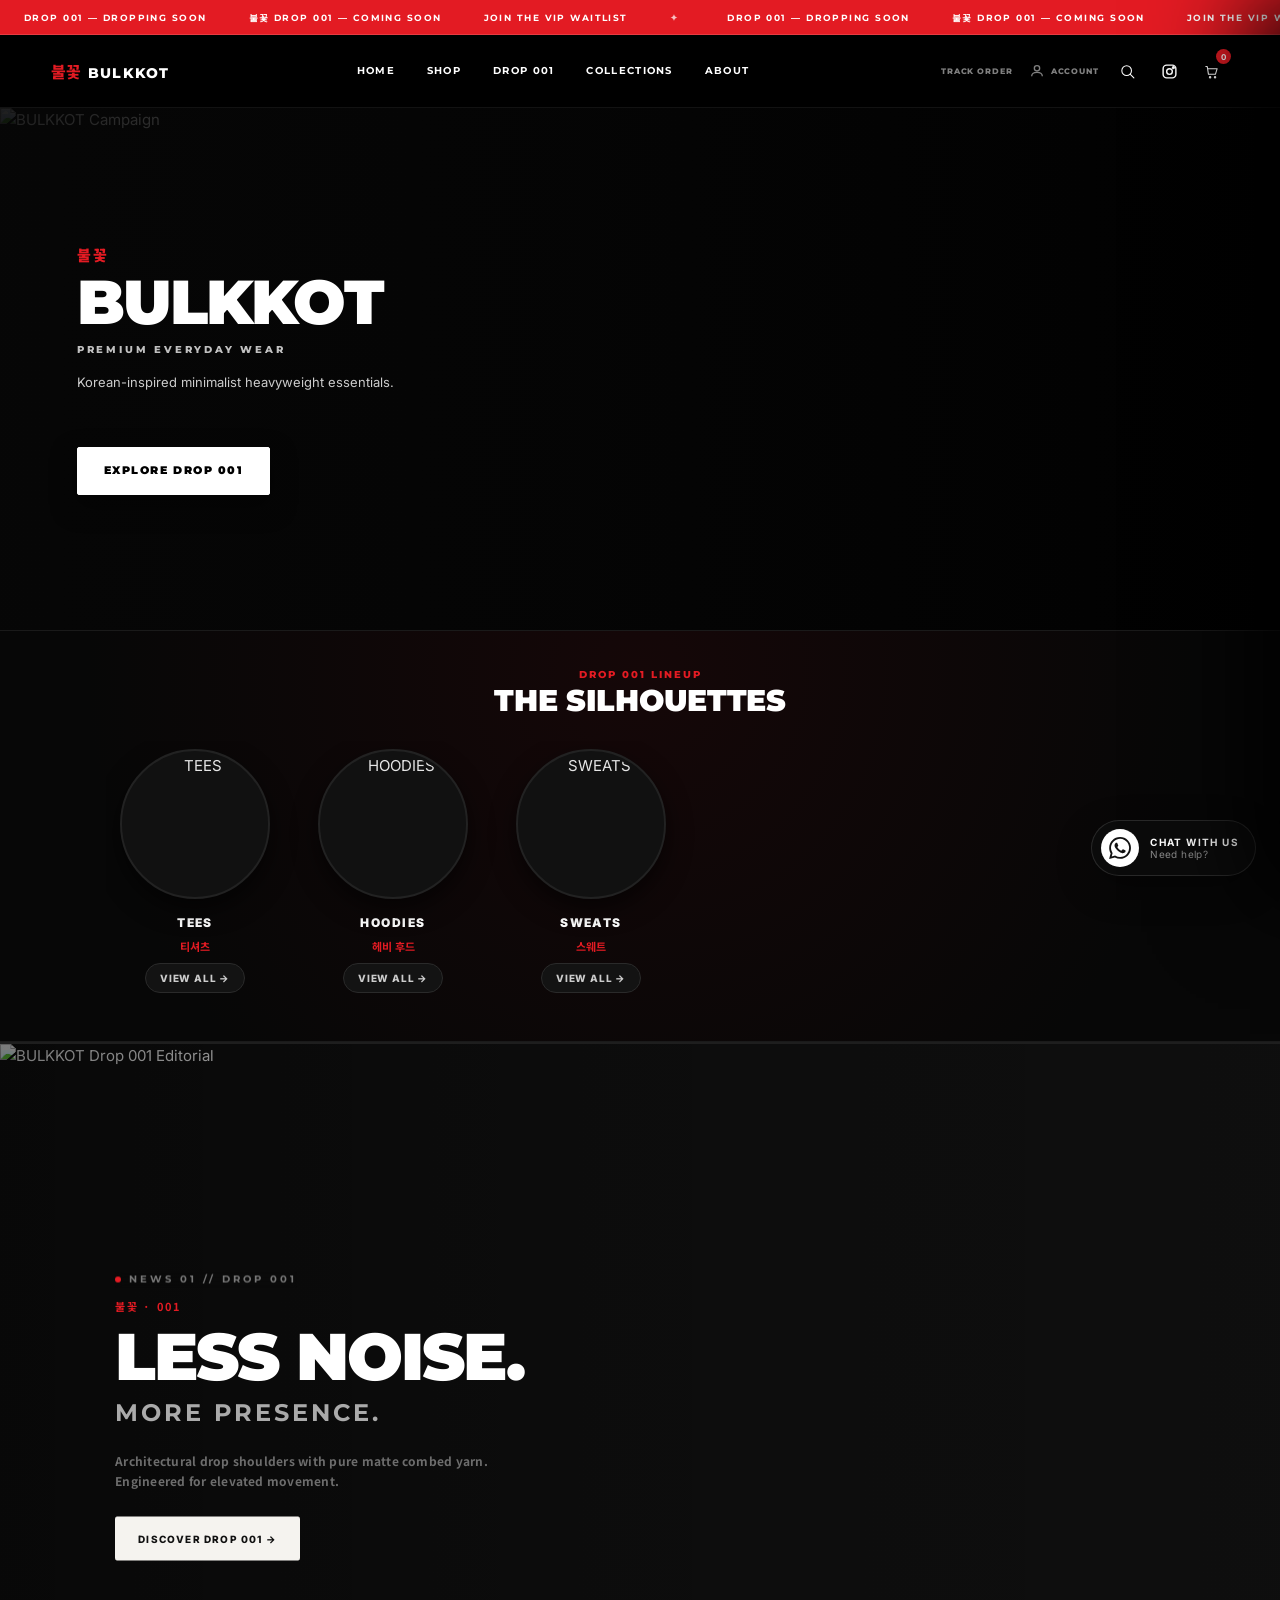
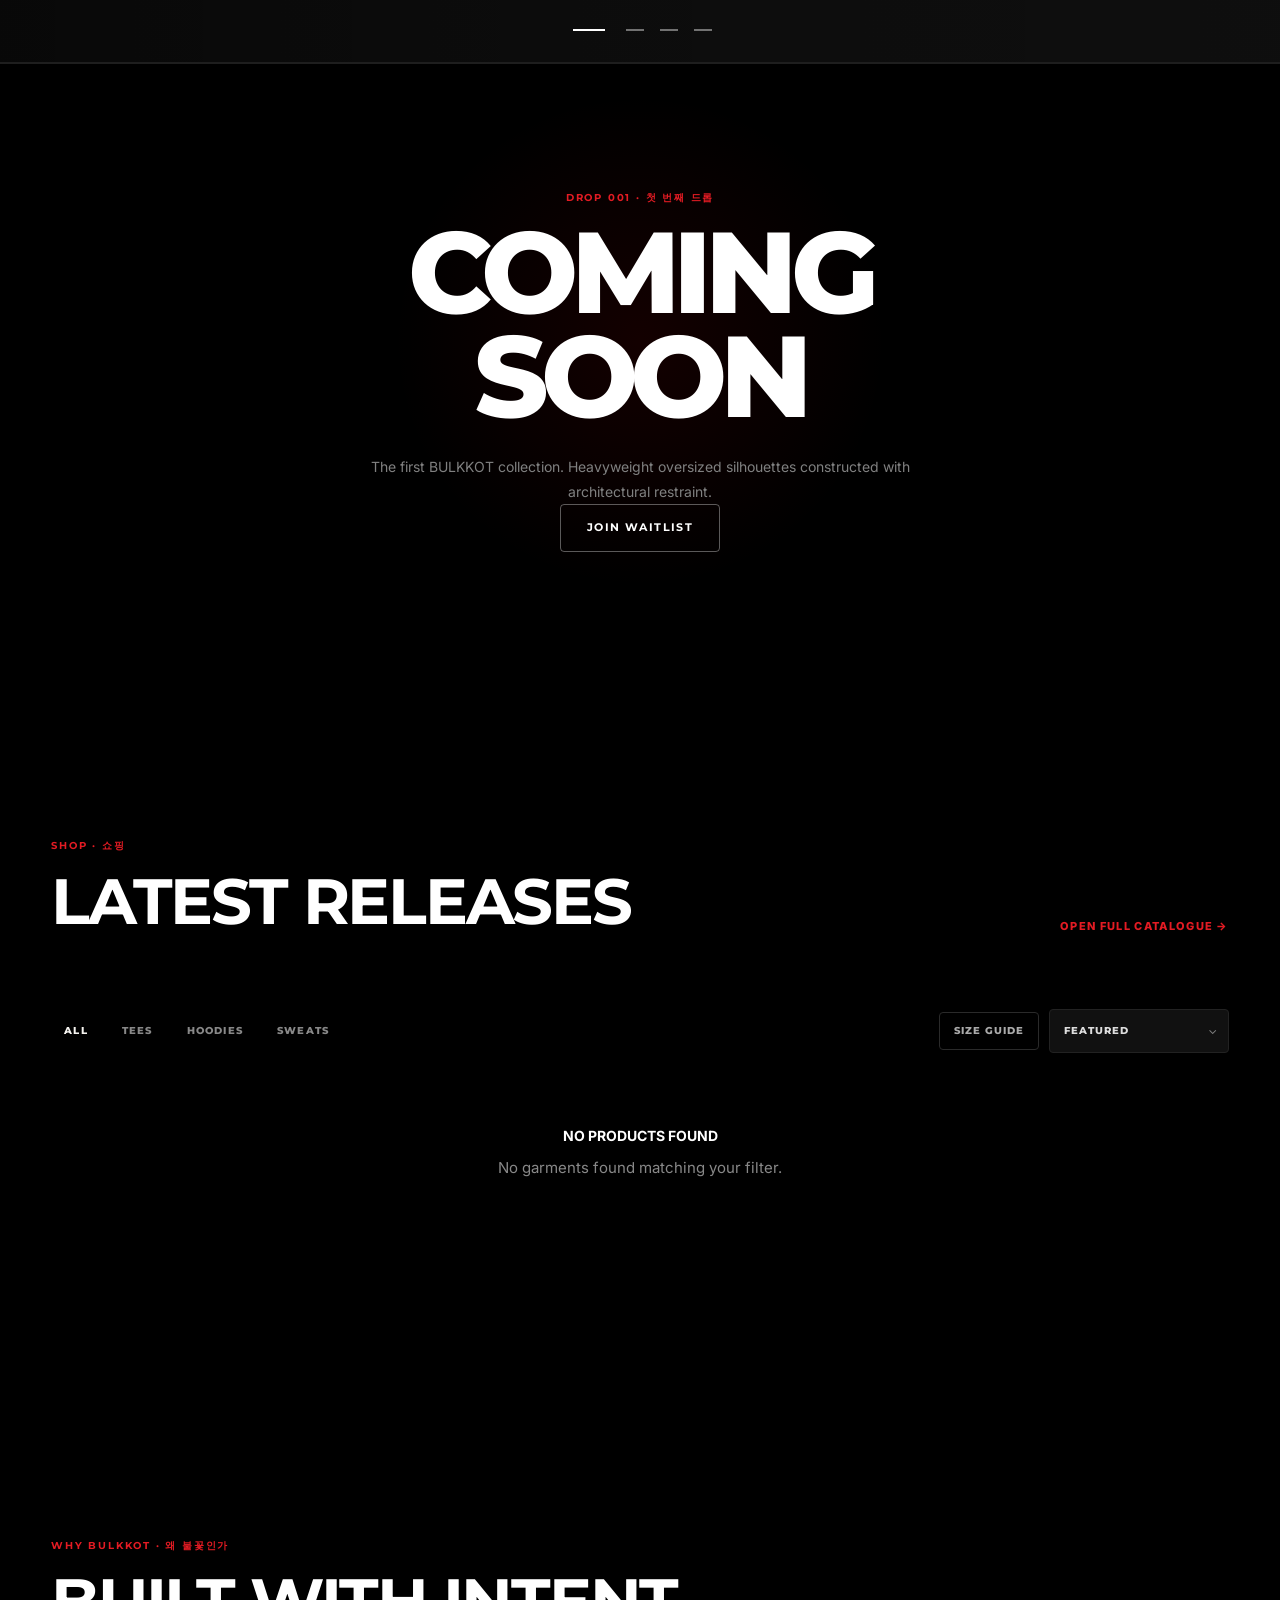
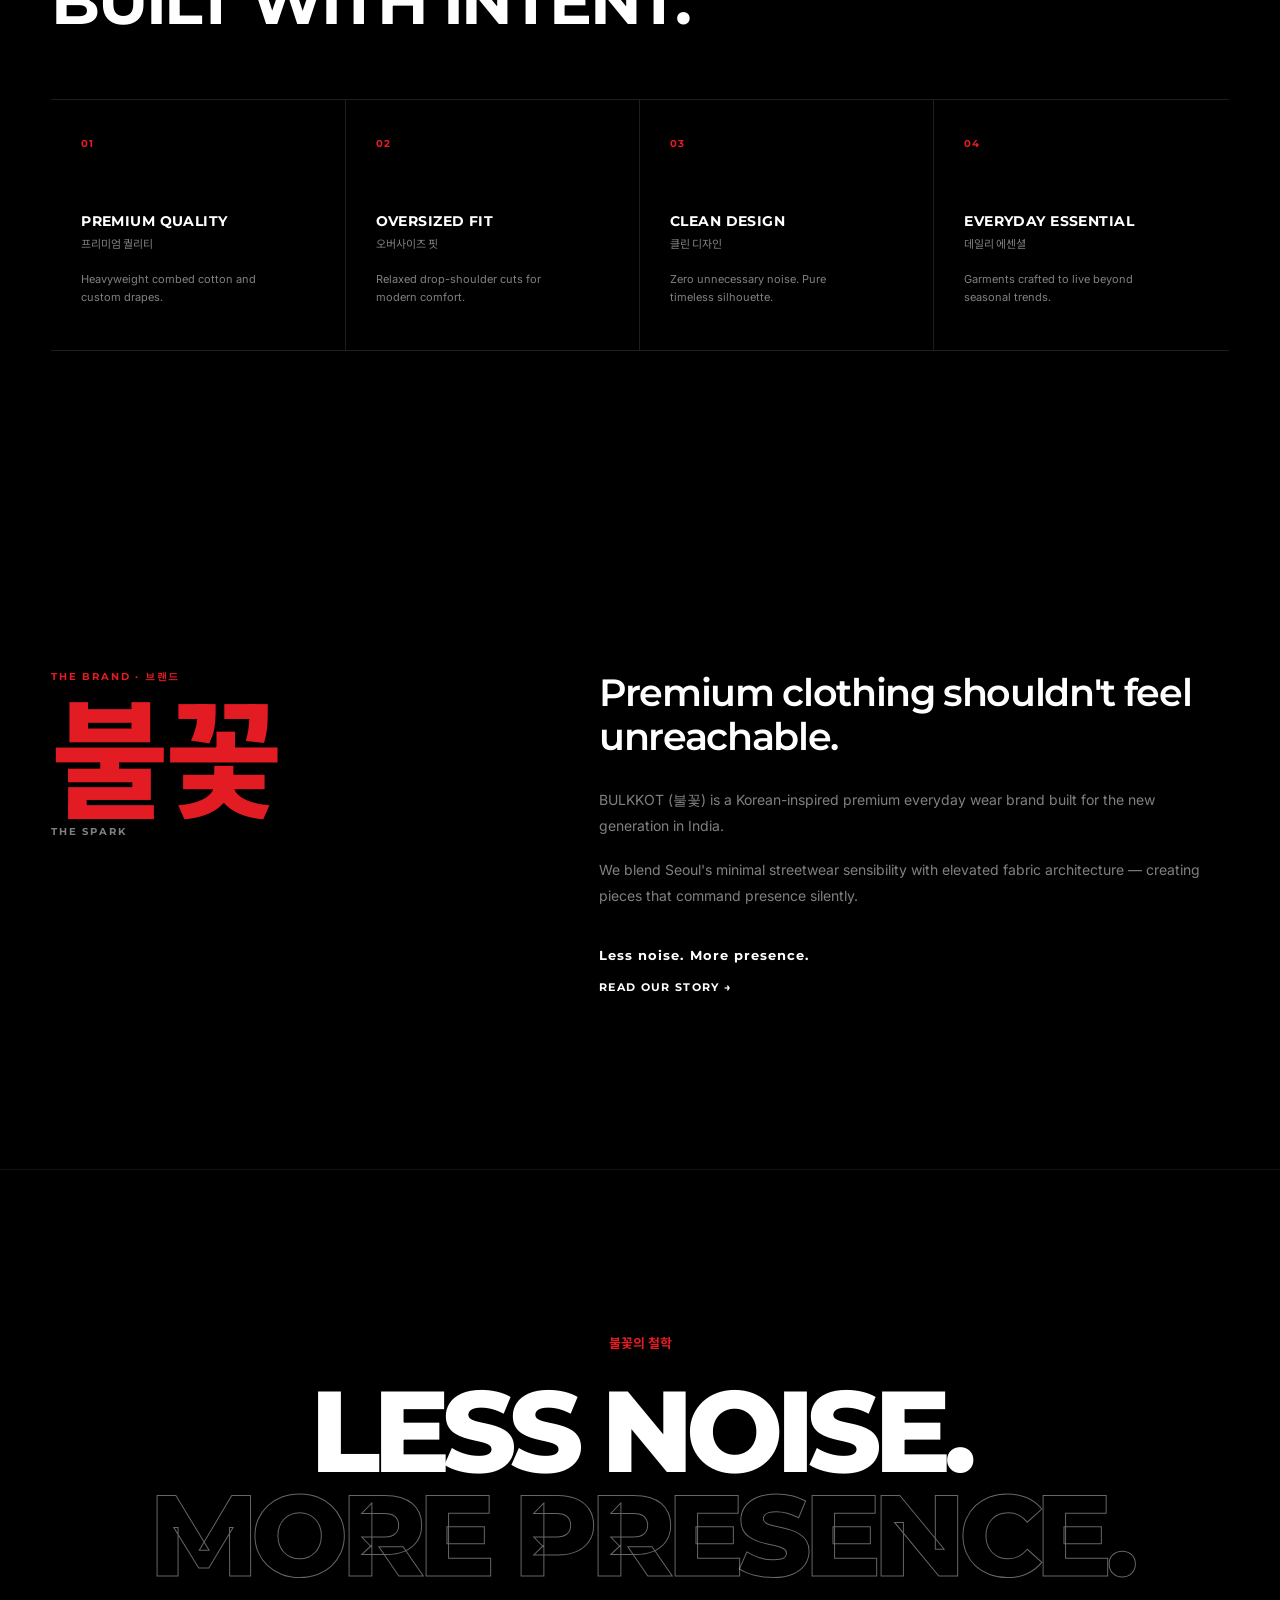
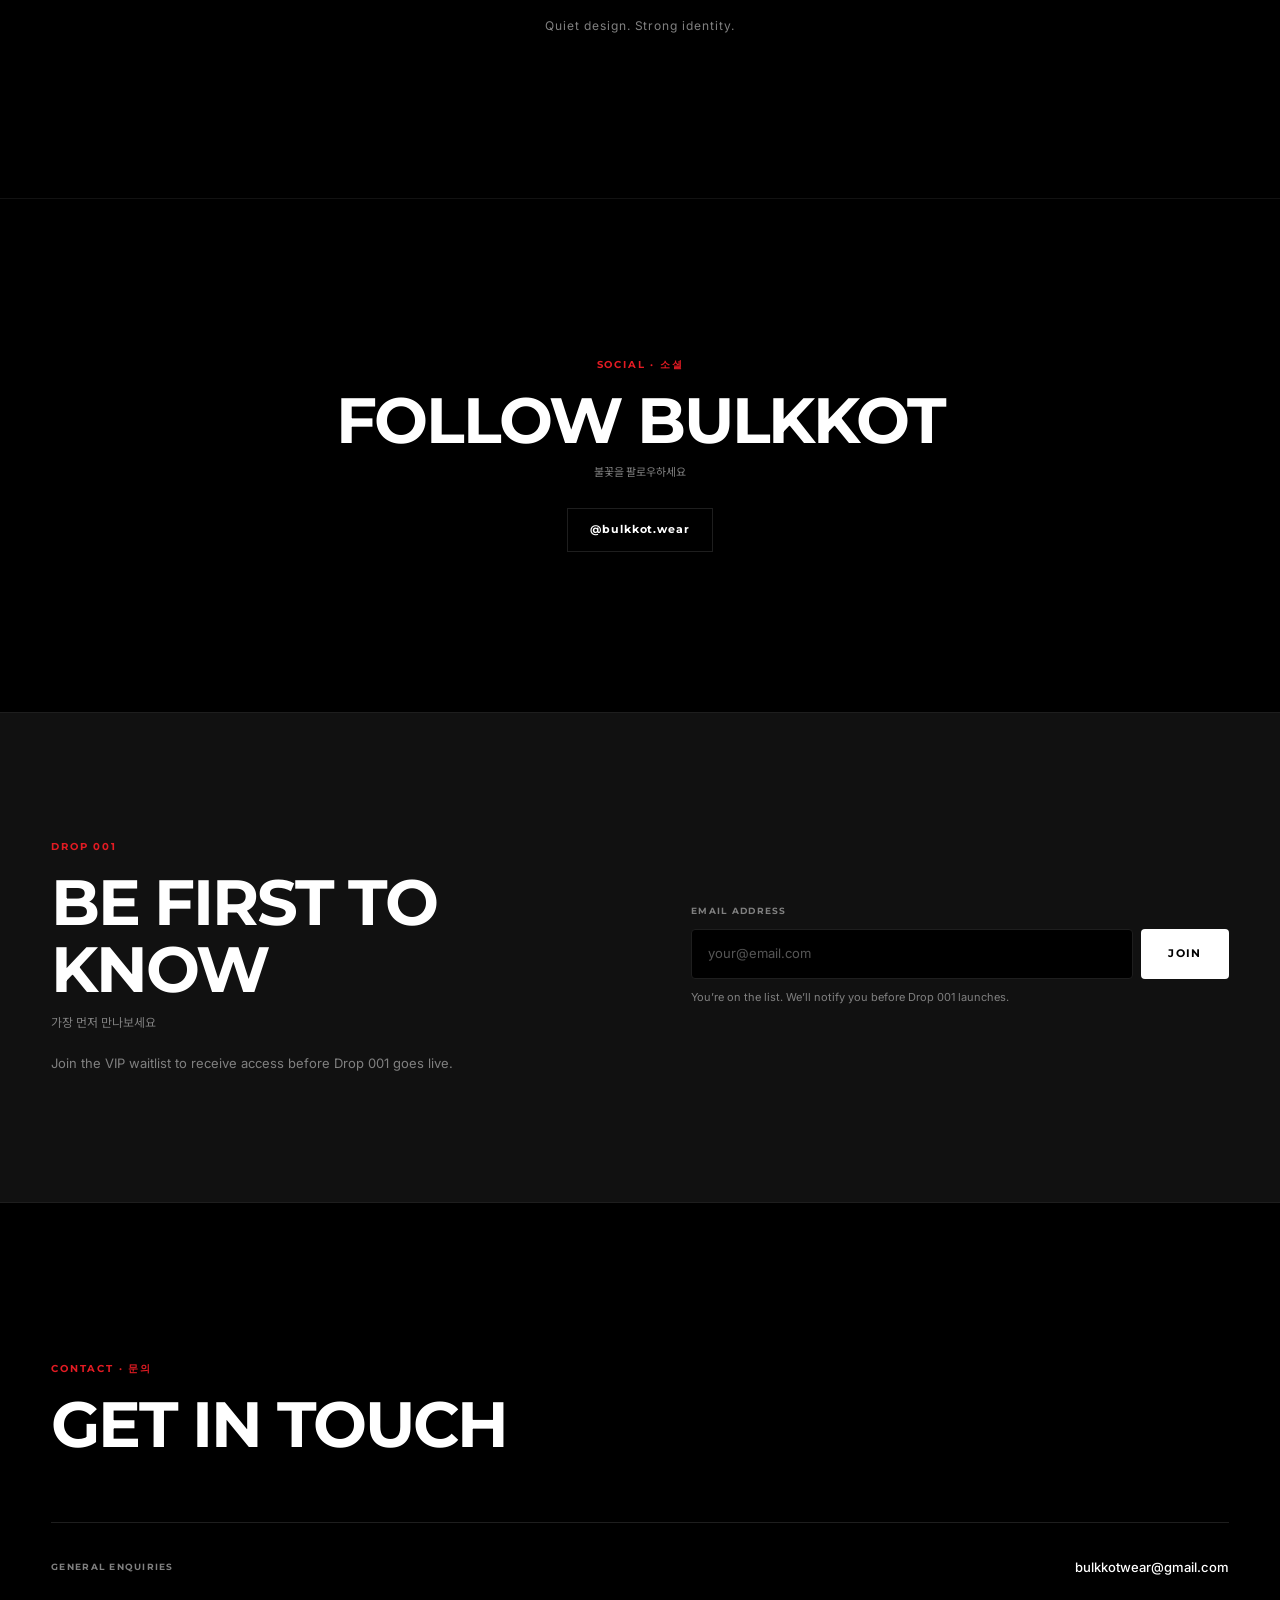
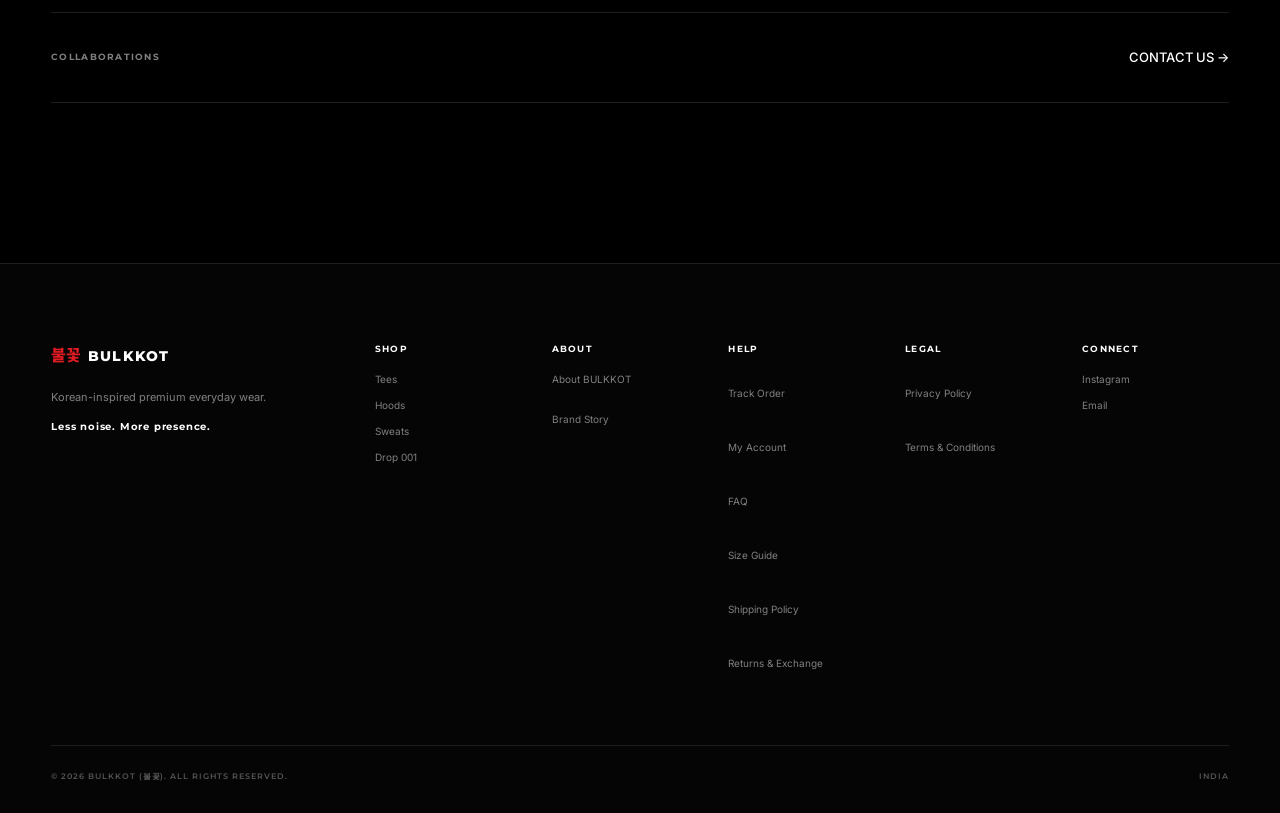
==== commit 4231b56e: "Refresh shared storefront assets consistently" ====
--- a/index.html
+++ b/index.html
@@ -16,8 +16,8 @@
   <link href="https://fonts.googleapis.com/css2?family=Inter:wght@400;500;600;700;800;900&family=Montserrat:wght@500;600;700;800&family=Noto+Sans+KR:wght@400;500;700;900&display=swap" rel="stylesheet">
 
   <!-- Core Styles -->
-  <link rel="stylesheet" href="css/global.css">
-  <link rel="stylesheet" href="css/components.css?v=20261013-slider-scrollfix3">
+  <link rel="stylesheet" href="css/global.css?v=20261015-fluent1">
+  <link rel="stylesheet" href="css/components.css?v=20261015-fluent1">
 
   <!-- Supabase CDN -->
   <script src="https://cdn.jsdelivr.net/npm/@supabase/supabase-js@2"></script>
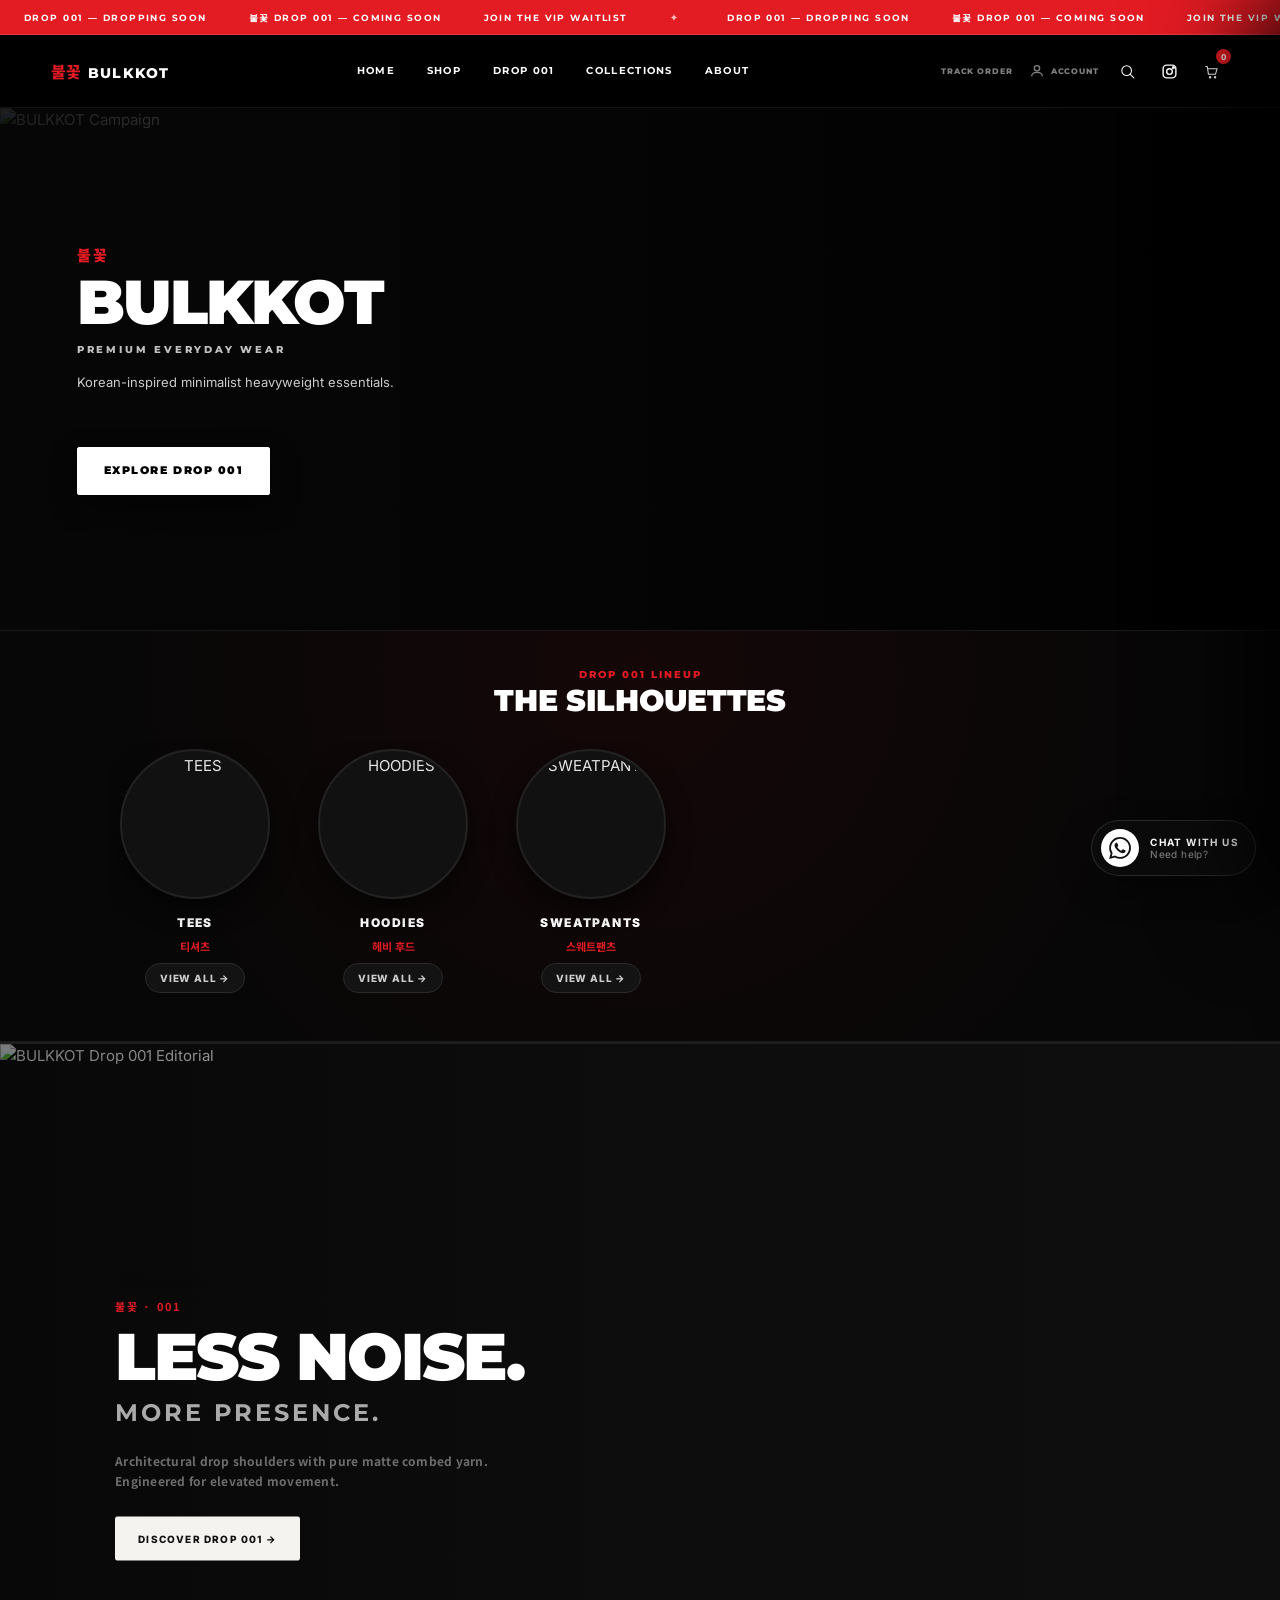
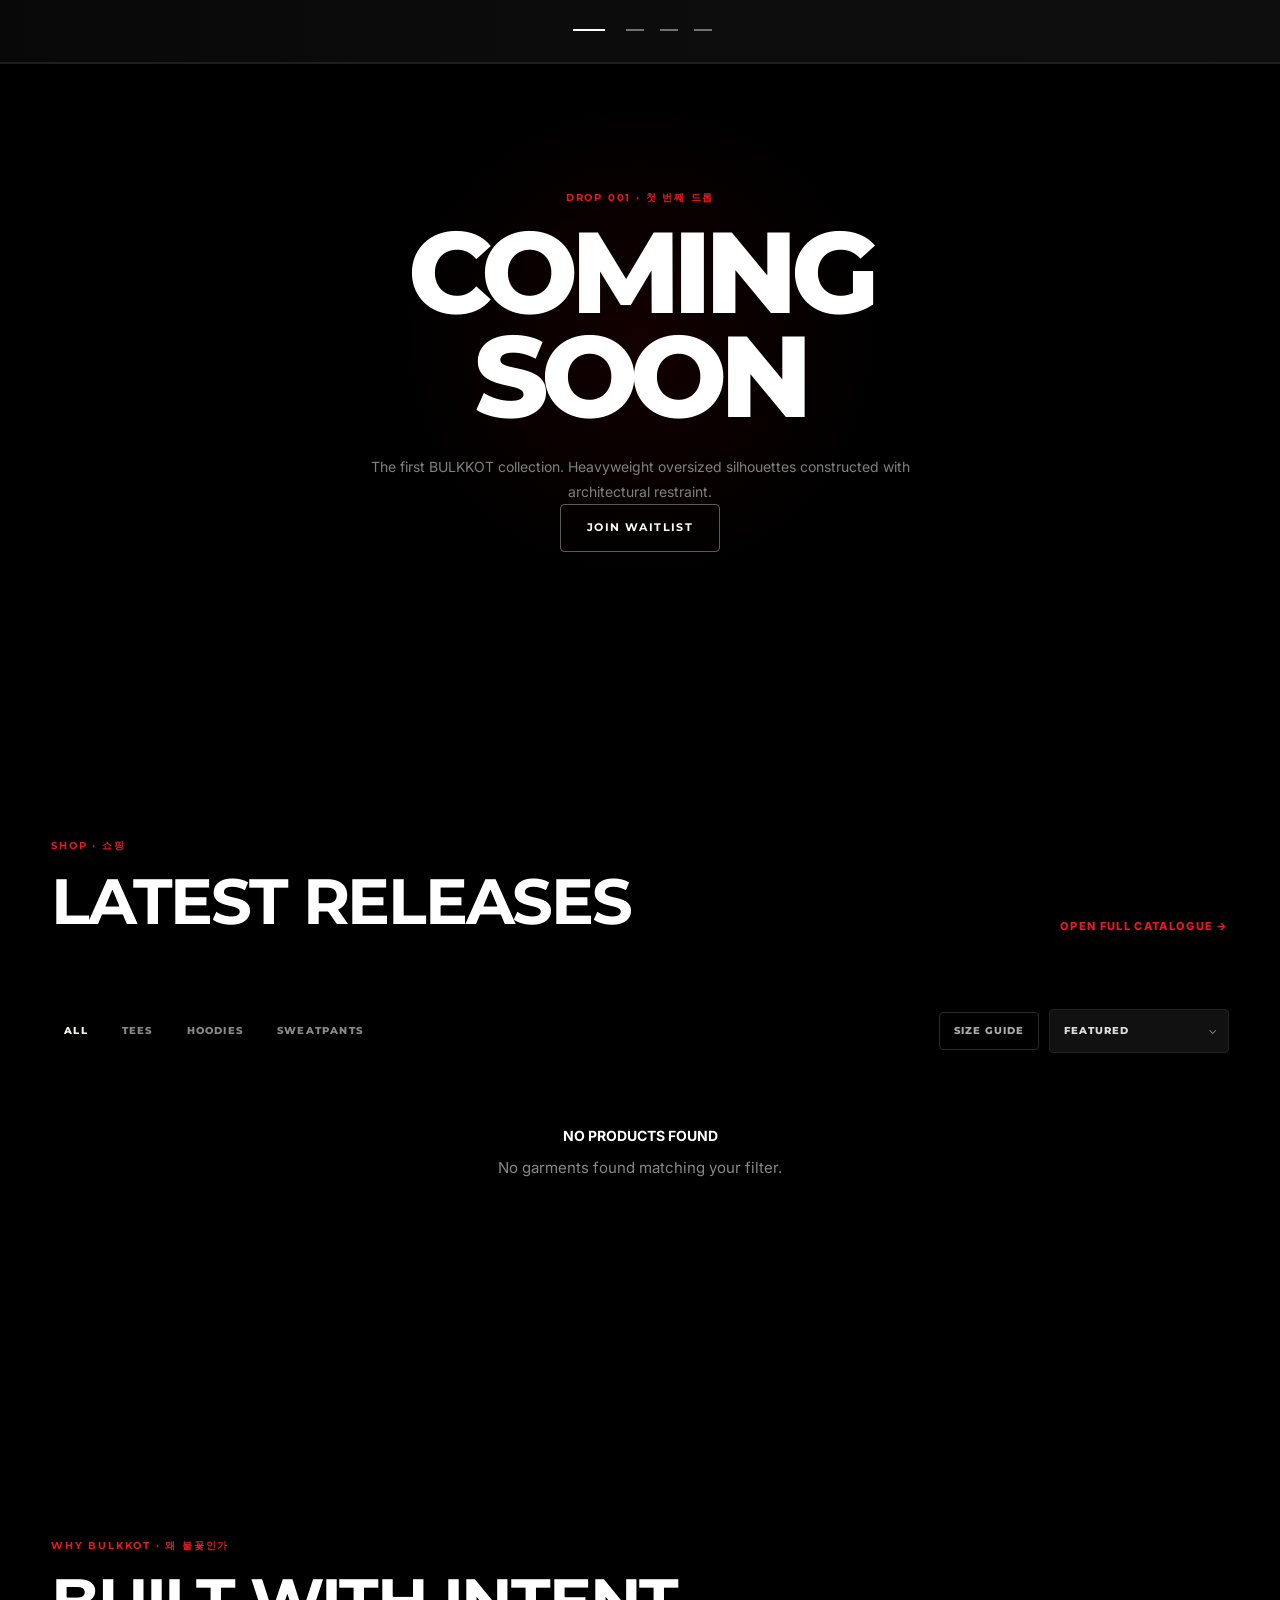
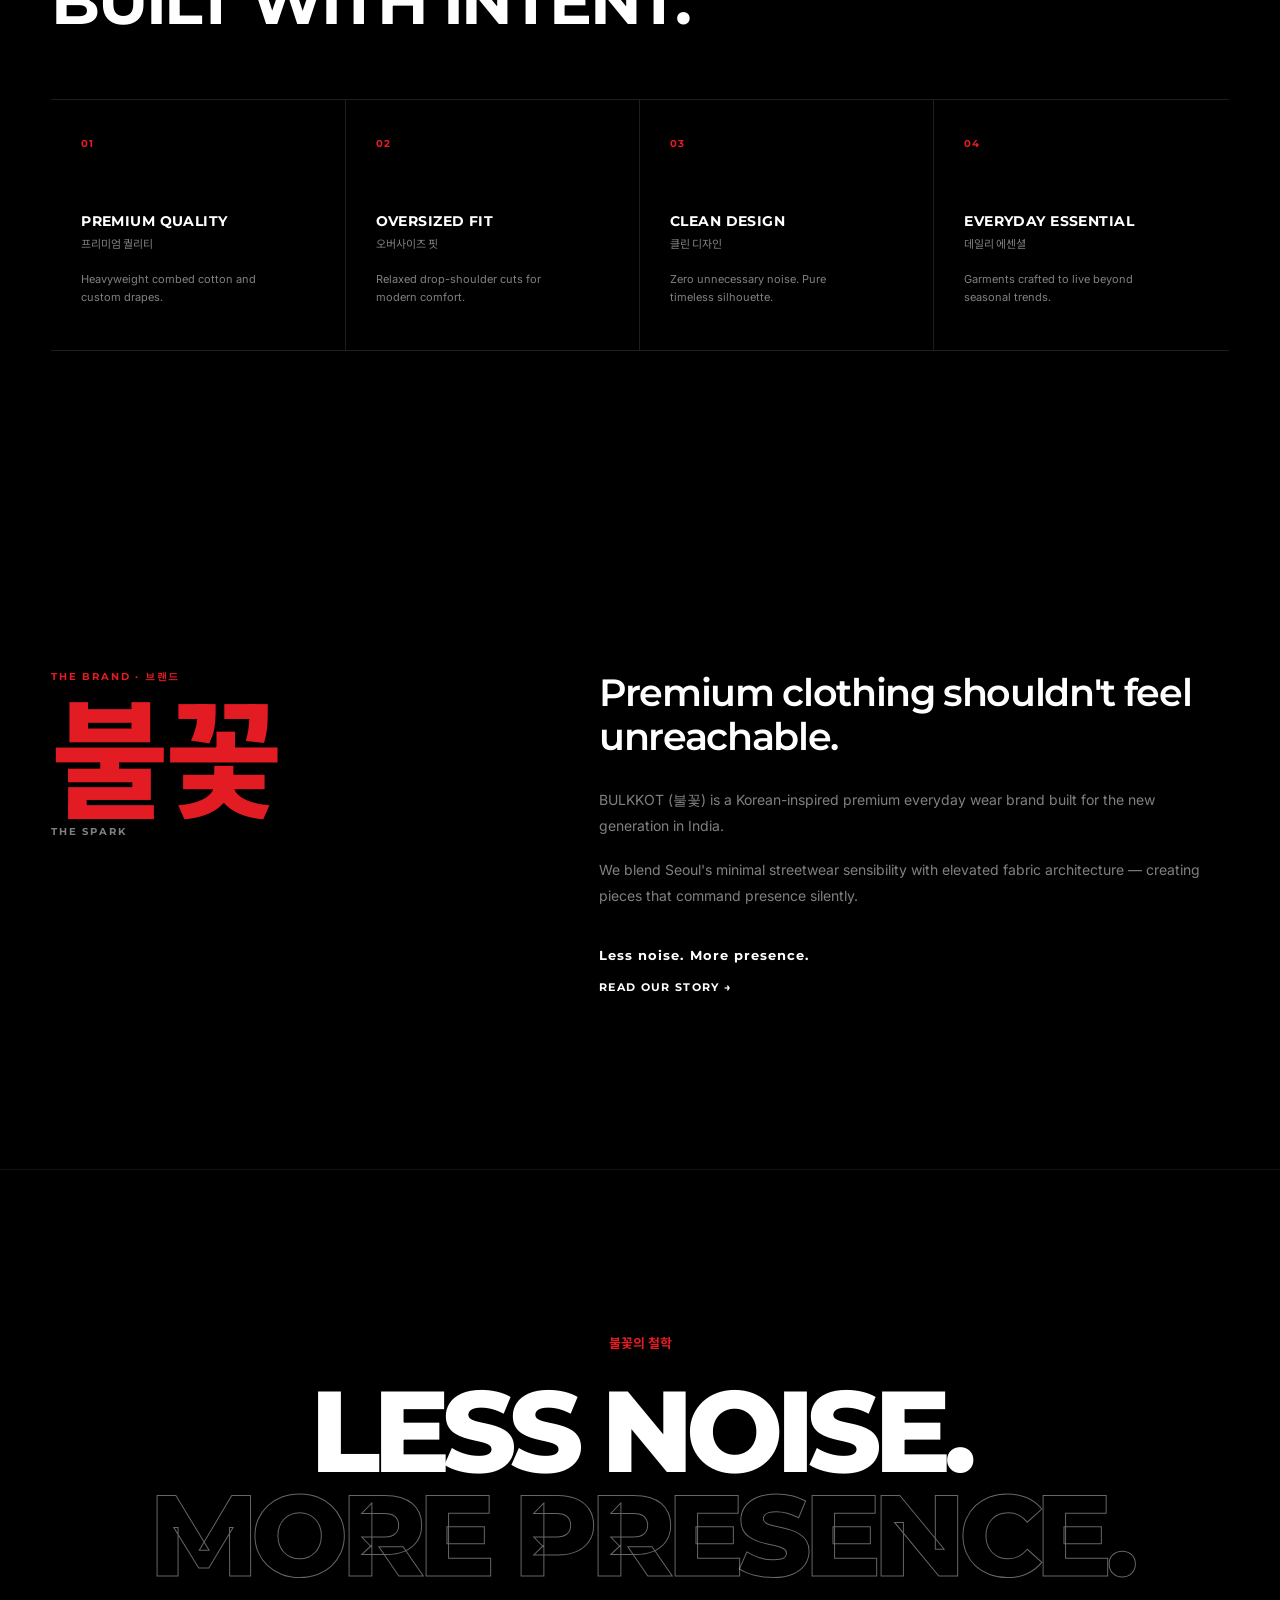
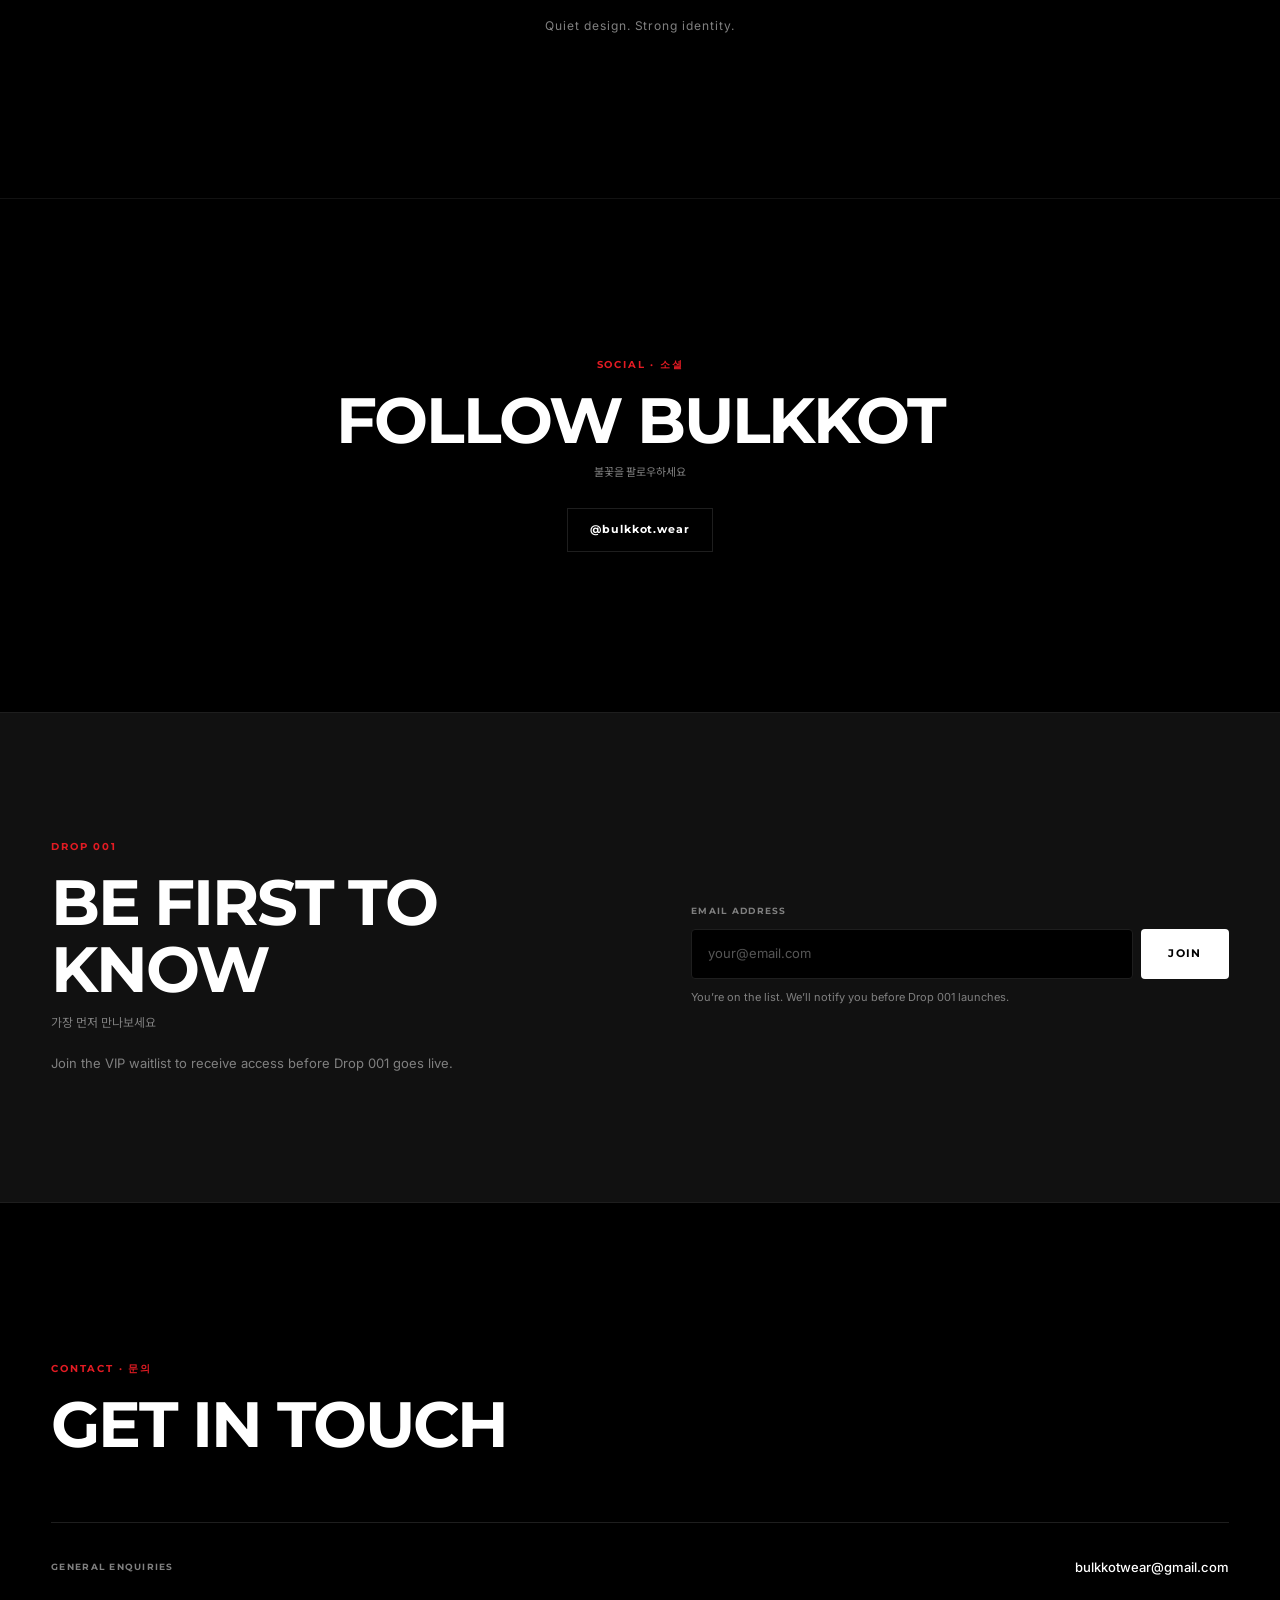
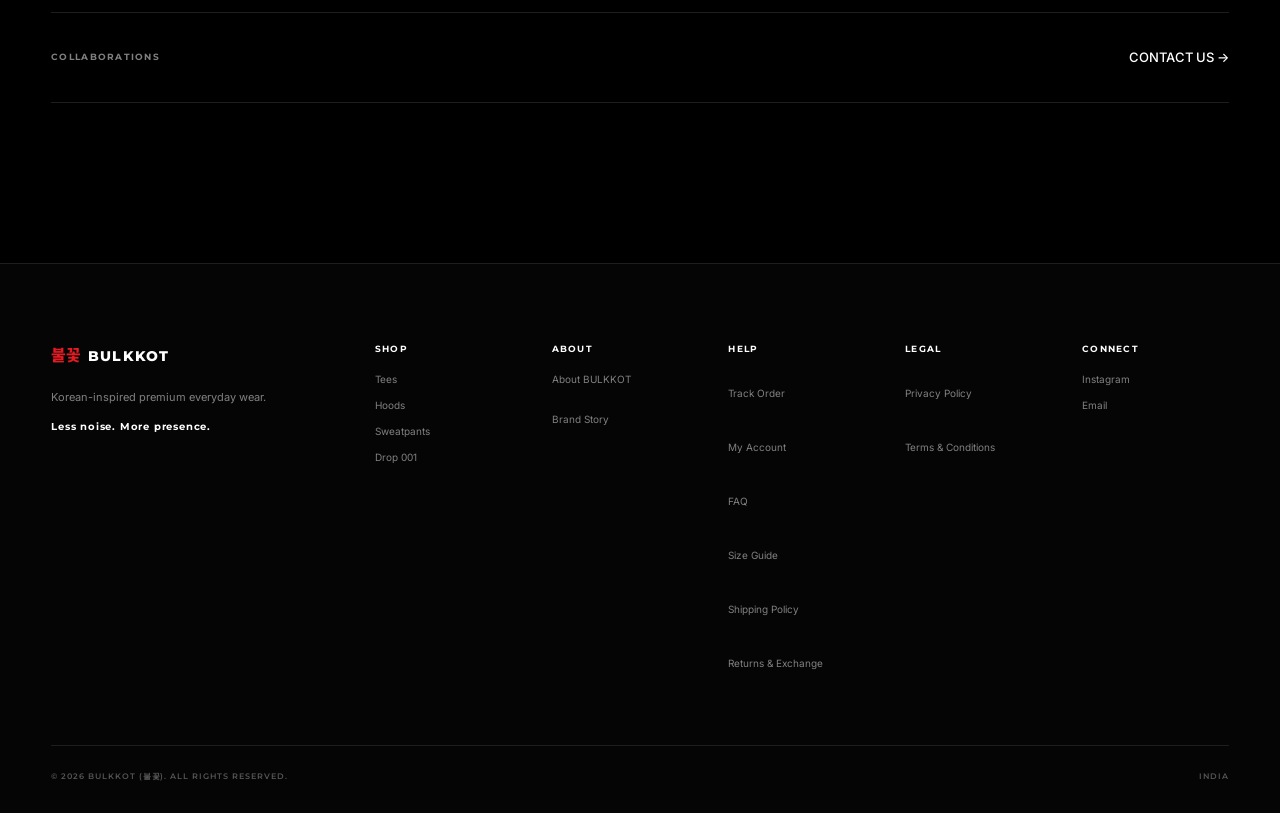
==== commit f16d6b99: "Fix renamed sweatpants category label and slug" ====
--- a/index.html
+++ b/index.html
@@ -617,7 +617,7 @@
               <h2>QUIETLY</h2>
               <span class="slide-sub">DISTINCT.</span>
               <p class="slide-desc">No loud exterior billboards. The garment commands attention through silhouette and proportion.</p>
-              <a href="shop.html?category=sweats" class="slide-cta">EXPLORE SWEATS →</a>
+              <a href="shop.html?category=sweatpants" class="slide-cta">EXPLORE SWEATS →</a>
             </div>
           </article>
 
@@ -668,7 +668,7 @@
           <button type="button" class="shop-filter is-active" data-shop-category="all">ALL</button>
           <button type="button" class="shop-filter" data-shop-category="tees">TEES</button>
           <button type="button" class="shop-filter" data-shop-category="hoods">HOODS</button>
-          <button type="button" class="shop-filter" data-shop-category="sweats">SWEATS</button>
+          <button type="button" class="shop-filter" data-shop-category="sweatpants">SWEATPANTS</button>
         </div>
 
         <div class="shop-toolbar__actions">
@@ -824,7 +824,7 @@
       <h3 data-cms-key="footer_shop_heading">SHOP</h3>
       <a href="shop.html?category=tees" data-cms-key="footer_shop_tees" data-cms-href="footer_shop_tees_url">Tees</a>
       <a href="shop.html?category=hoods" data-cms-key="footer_shop_hoods" data-cms-href="footer_shop_hoods_url">Hoods</a>
-      <a href="shop.html?category=sweats" data-cms-key="footer_shop_sweats" data-cms-href="footer_shop_sweats_url">Sweats</a>
+      <a href="shop.html?category=sweatpants" data-cms-key="footer_shop_sweats" data-cms-href="footer_shop_sweats_url">Sweatpants</a>
       <a href="#drop-001" data-cms-key="footer_shop_drop" data-cms-href="footer_shop_drop_url">Drop 001</a>
     </div>
 
@@ -1176,7 +1176,7 @@
 
   <!-- Core Scripts -->
   <script src="js/cart.js?v=20261009-variants" defer></script>
-  <script src="js/main.js?v=20261015-fluent-categories1" defer></script>
+  <script src="js/main.js?v=20261015-category-slug-fix1" defer></script>
 
   <!-- BULKKOT AUTH/PROFILE BRIDGE -->
   <script>
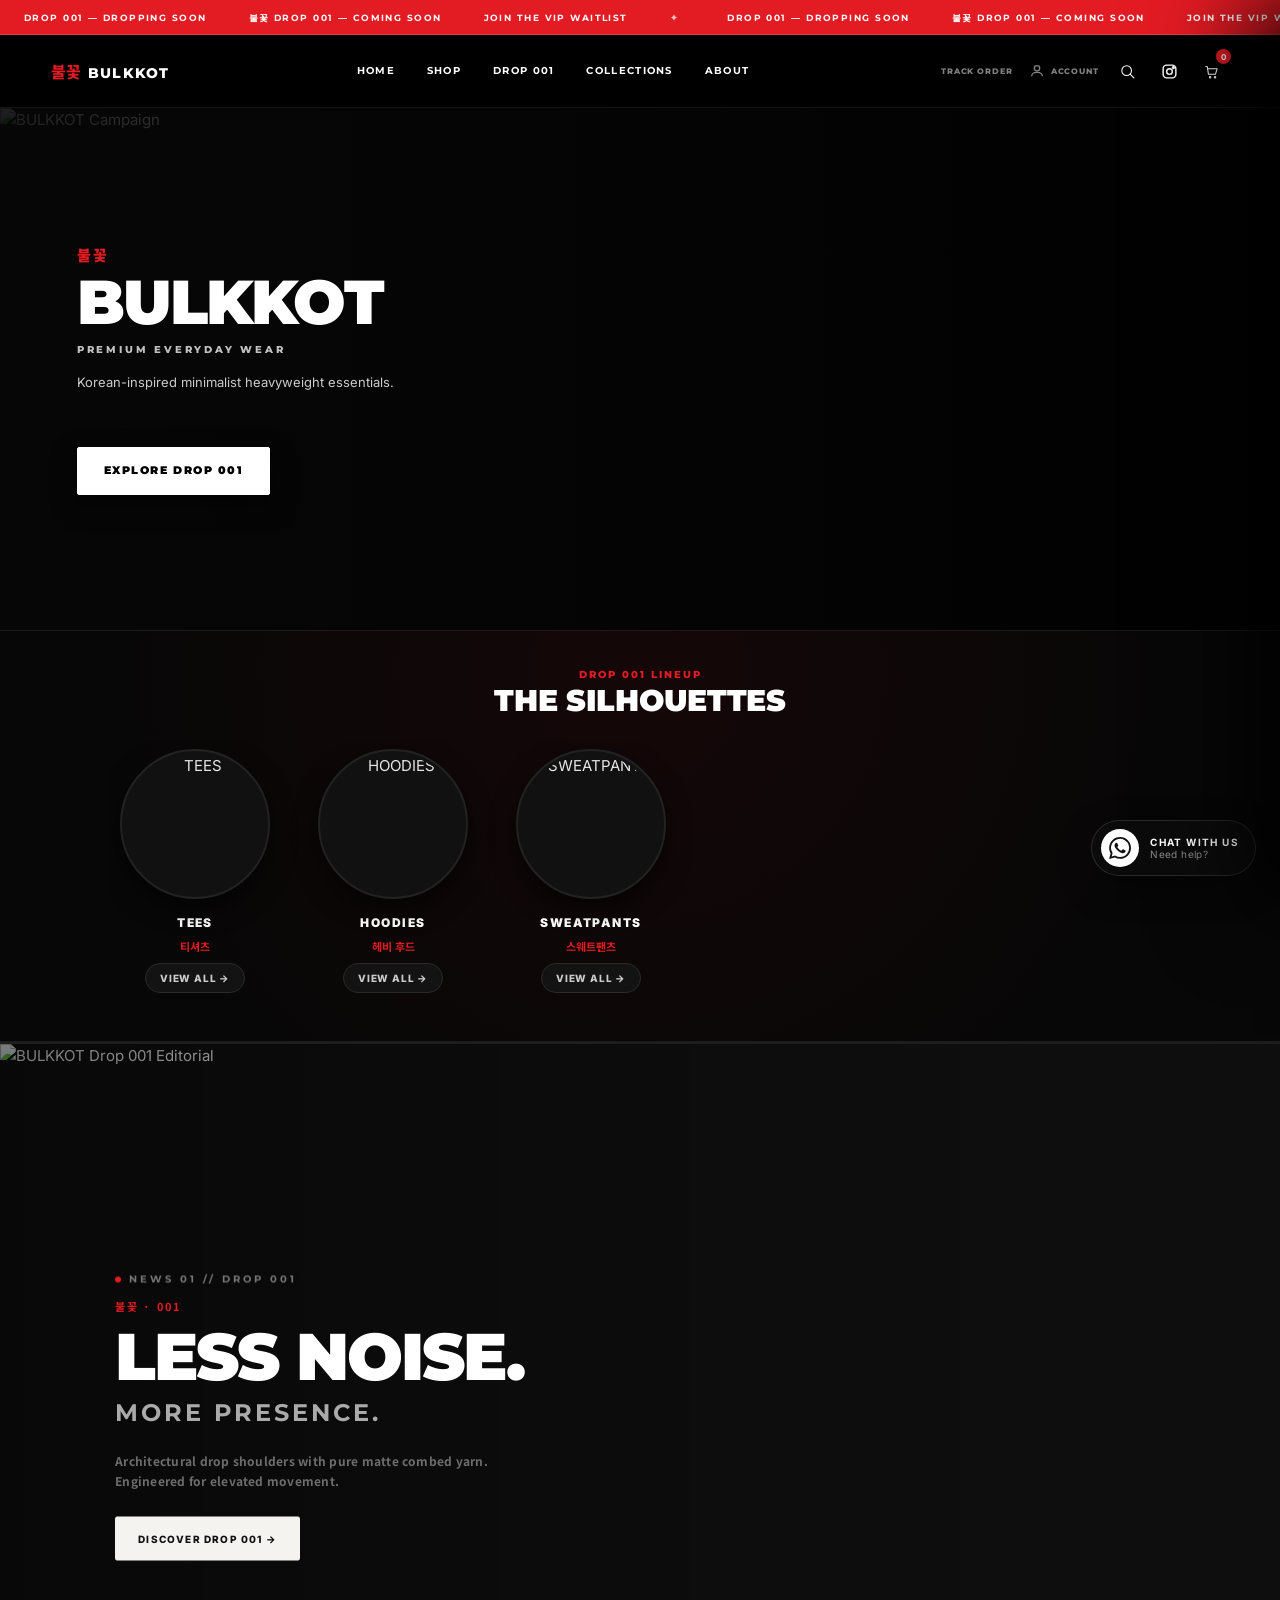
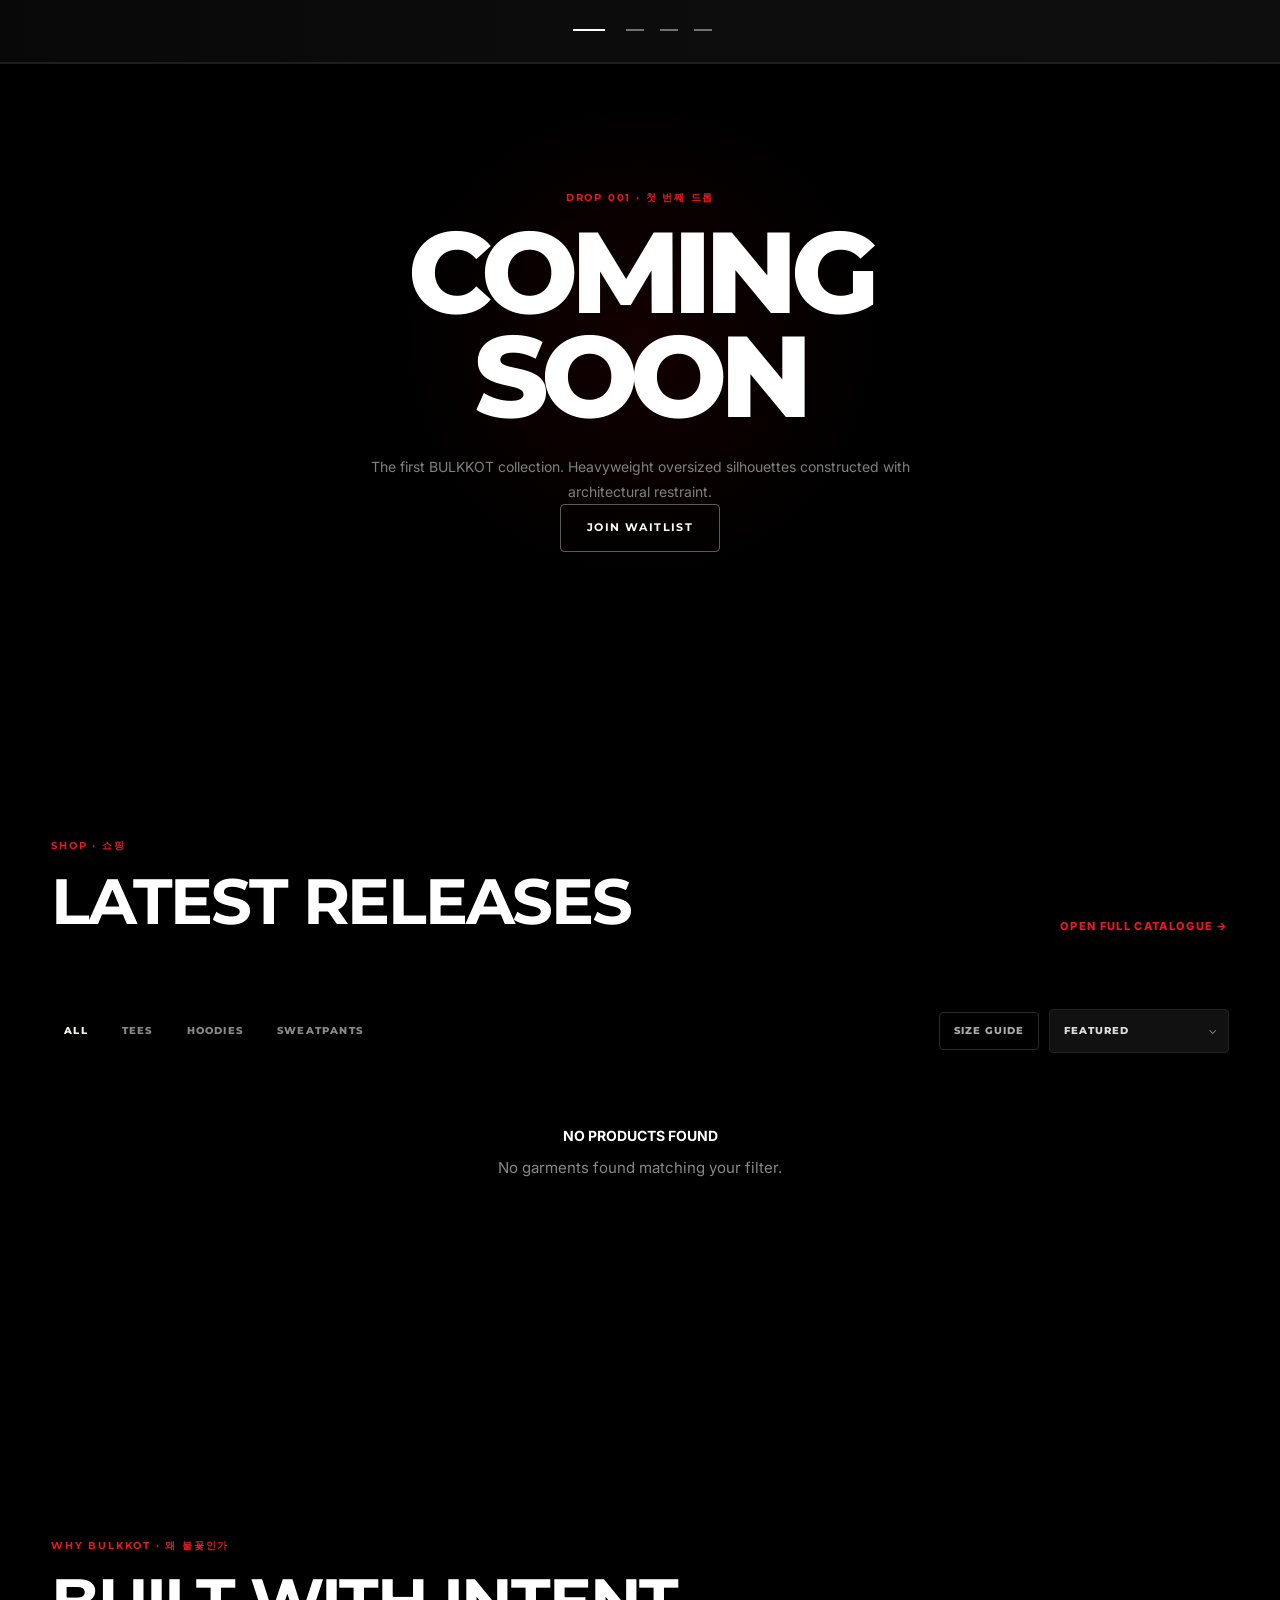
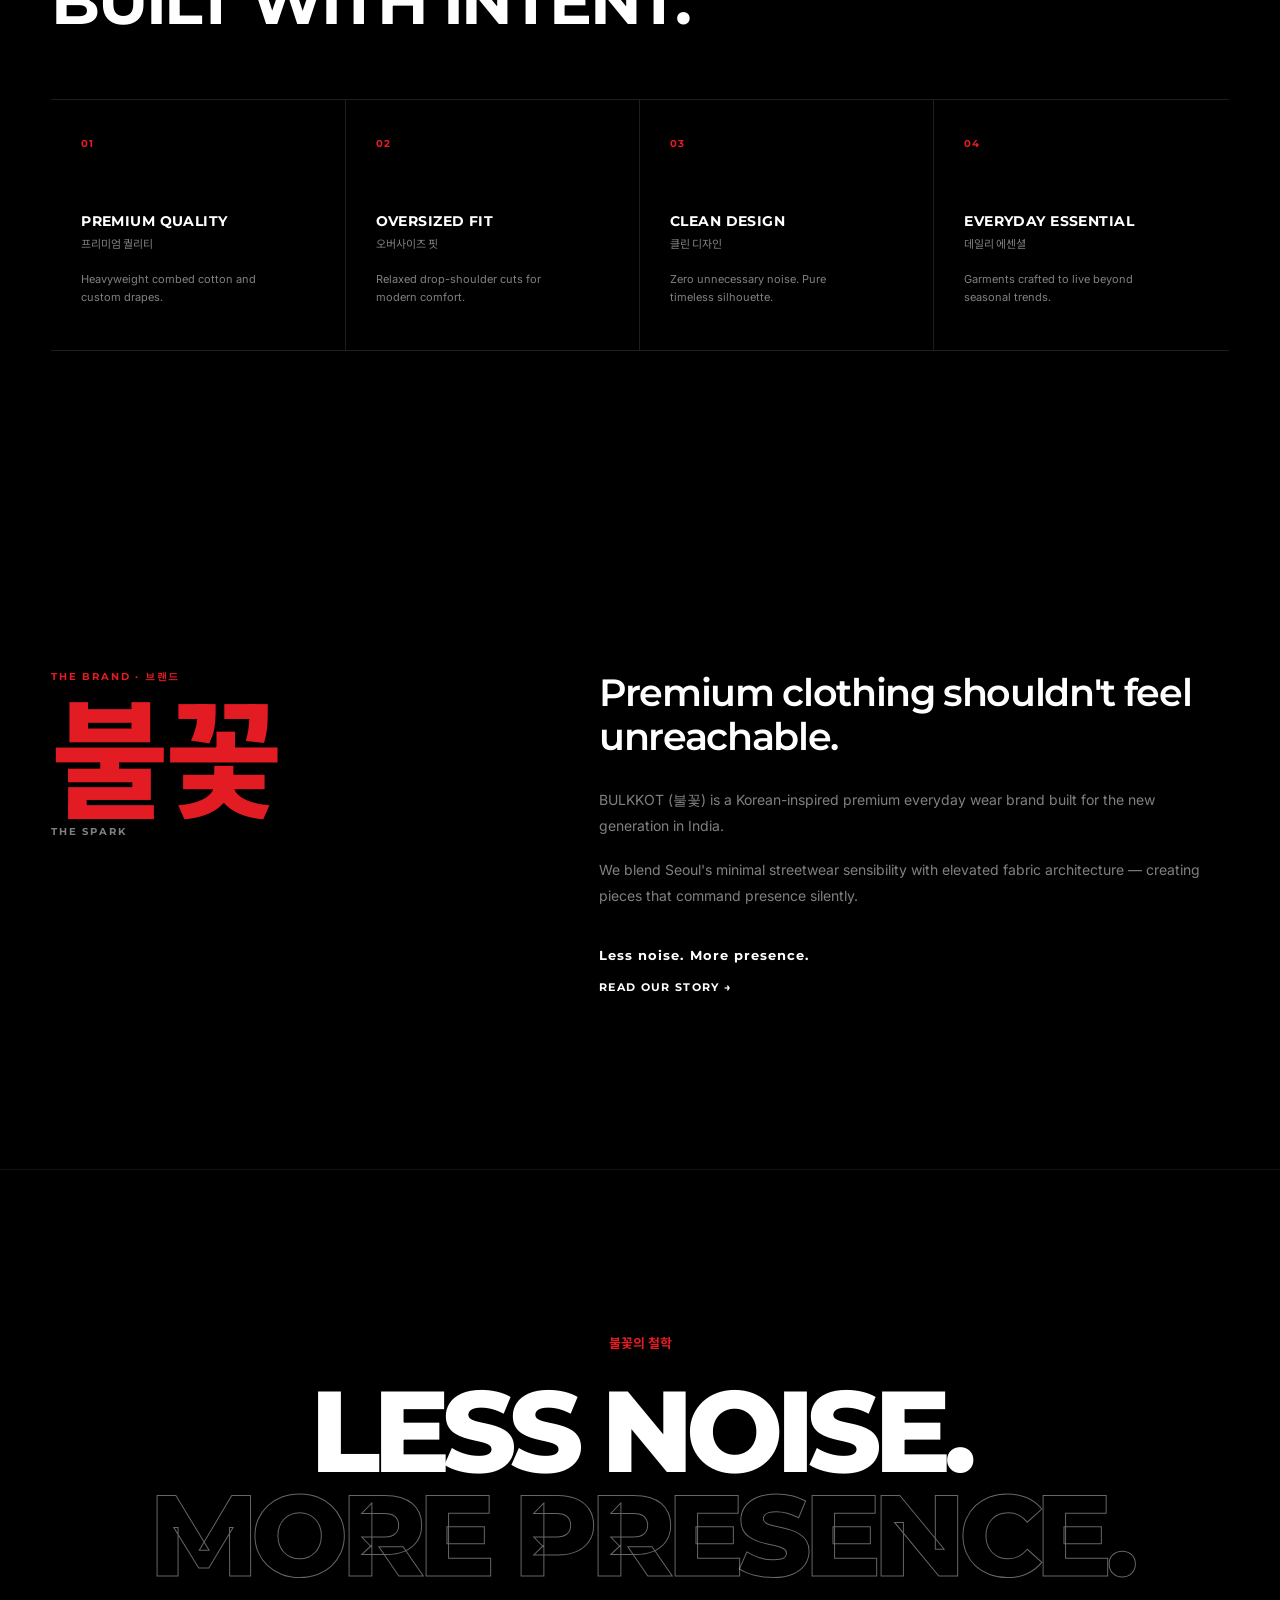
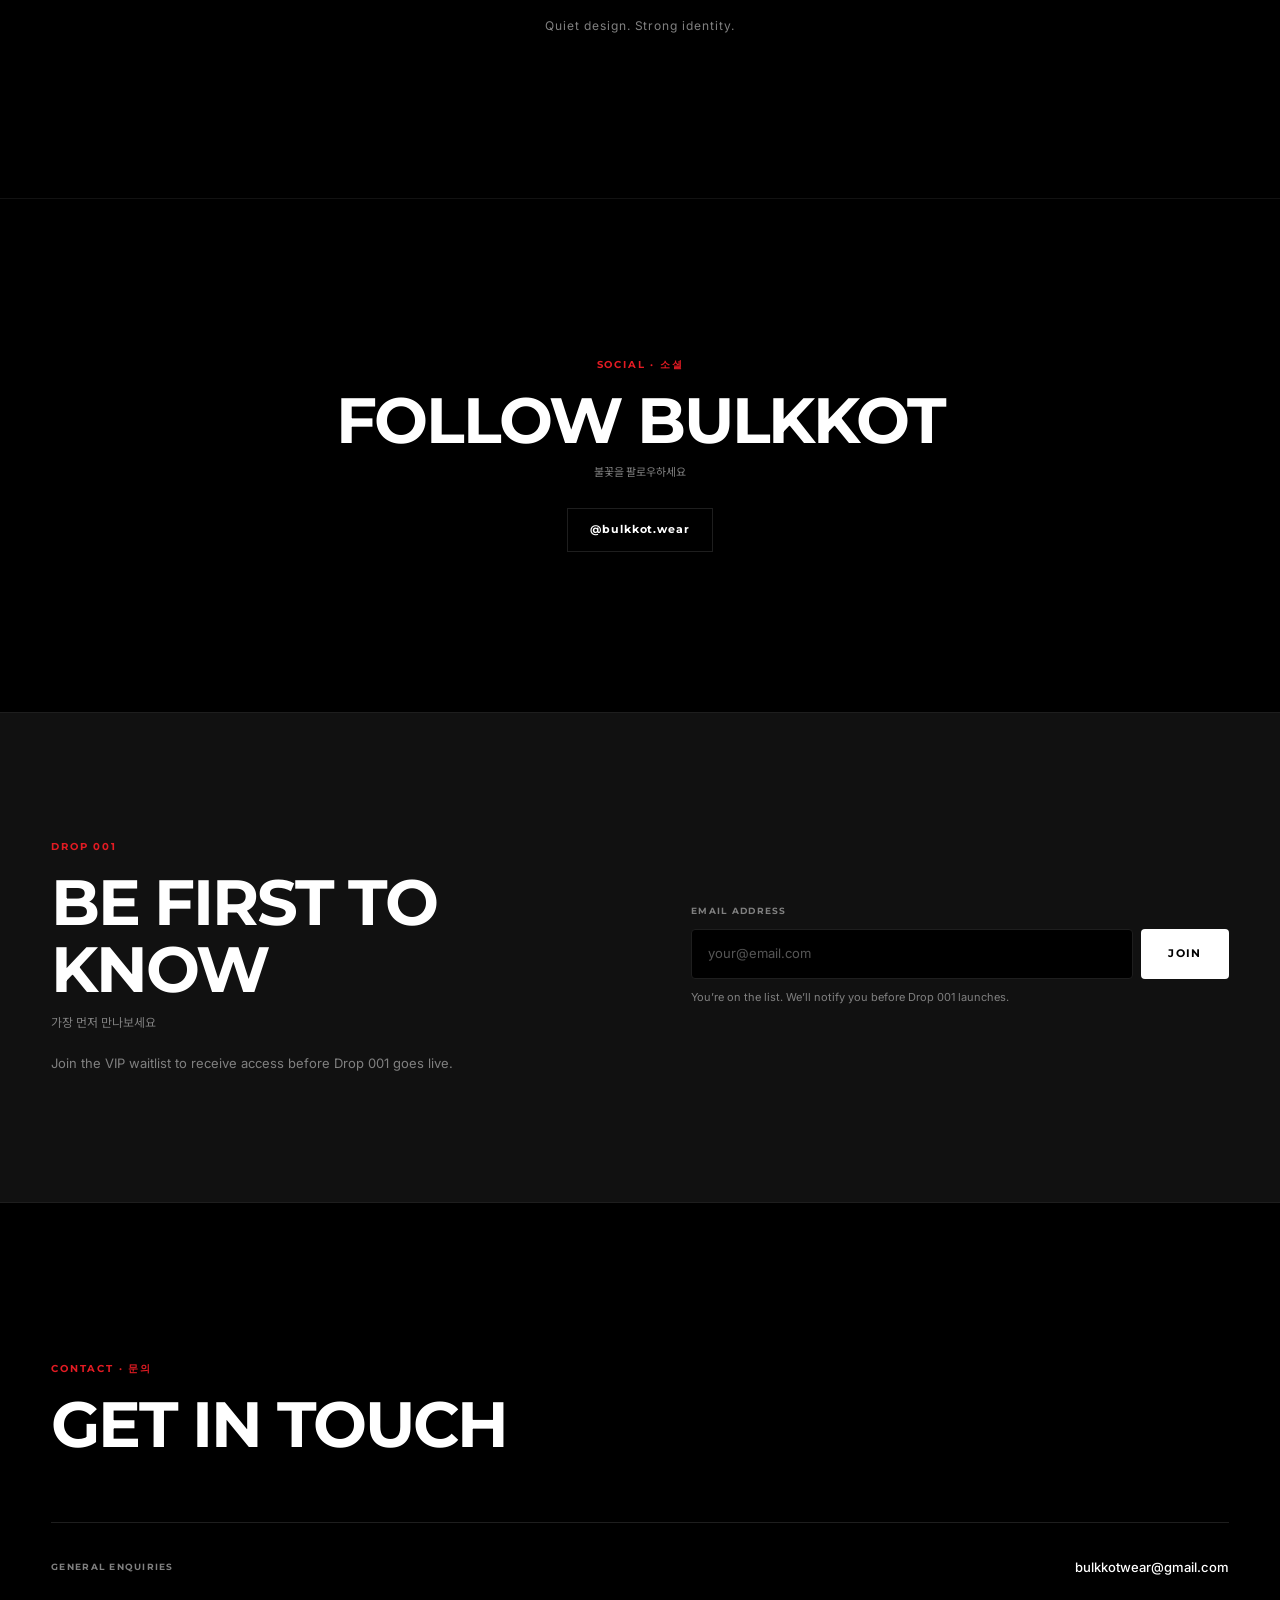
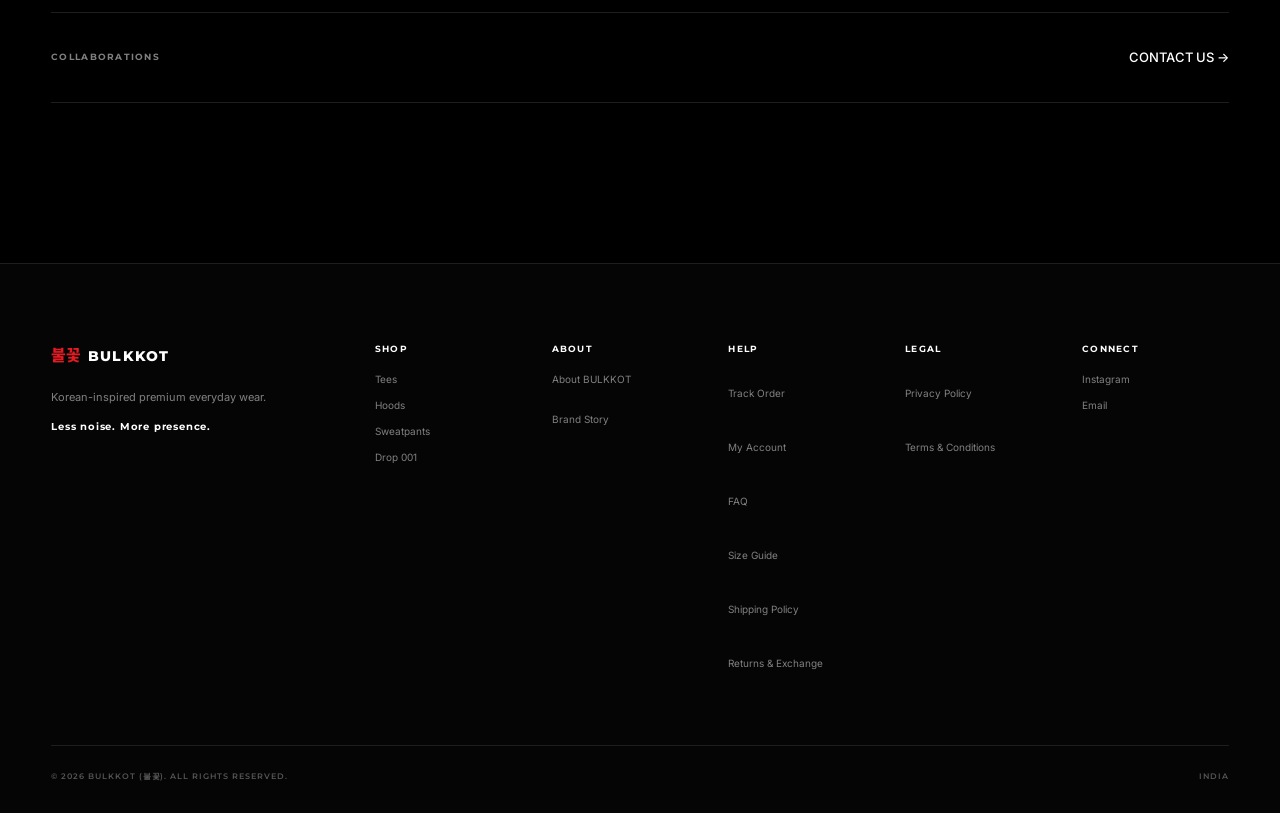
==== commit 03874dd2: "Remove stale sweats labels from storefront" ====
--- a/index.html
+++ b/index.html
@@ -617,7 +617,7 @@
               <h2>QUIETLY</h2>
               <span class="slide-sub">DISTINCT.</span>
               <p class="slide-desc">No loud exterior billboards. The garment commands attention through silhouette and proportion.</p>
-              <a href="shop.html?category=sweatpants" class="slide-cta">EXPLORE SWEATS →</a>
+              <a href="shop.html?category=sweatpants" class="slide-cta">EXPLORE SWEATPANTS →</a>
             </div>
           </article>
 
@@ -1122,7 +1122,7 @@
         </button>
 
         <button type="button" class="size-guide-tab" data-size-tab="hoodies" role="tab" aria-selected="false" data-footer-text="footer_size_tab_hoods">
-          HOODS & SWEATS
+          HOODS & SWEATPANTS
         </button>
       </div>
 
